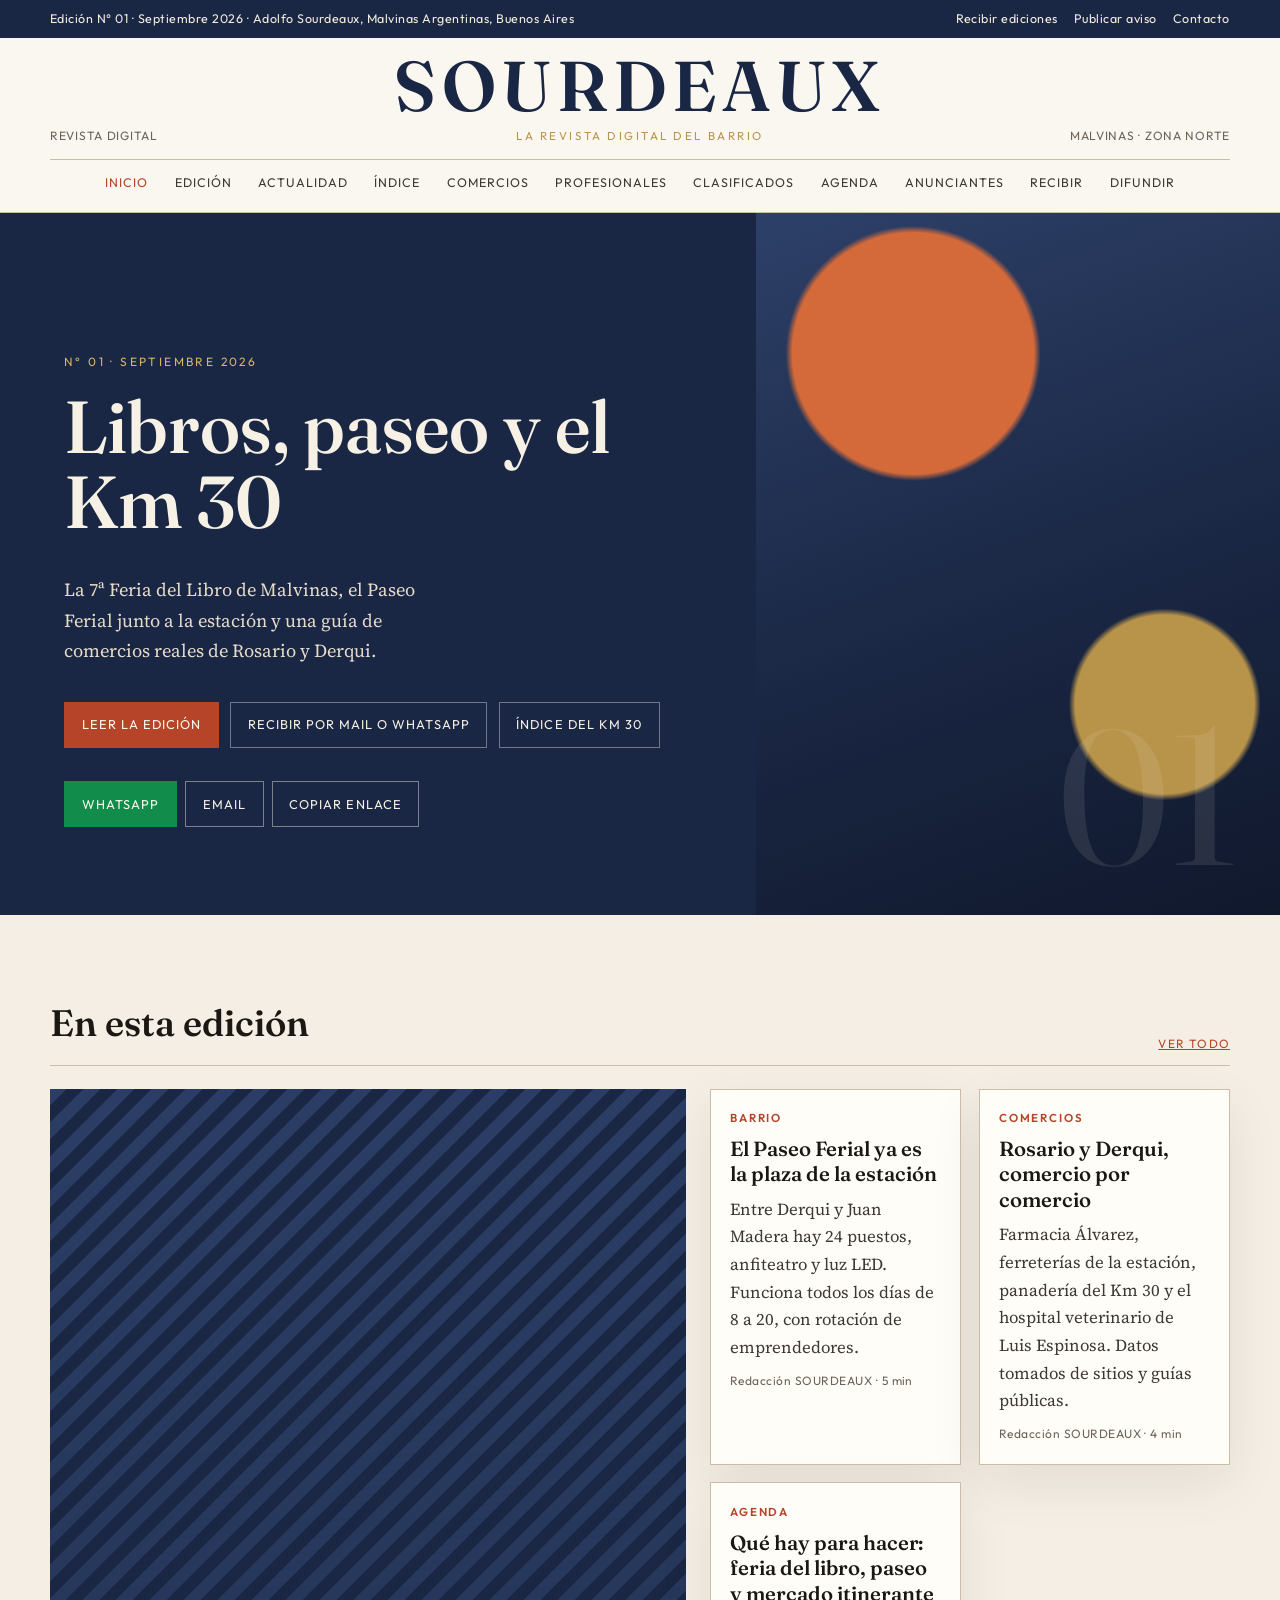
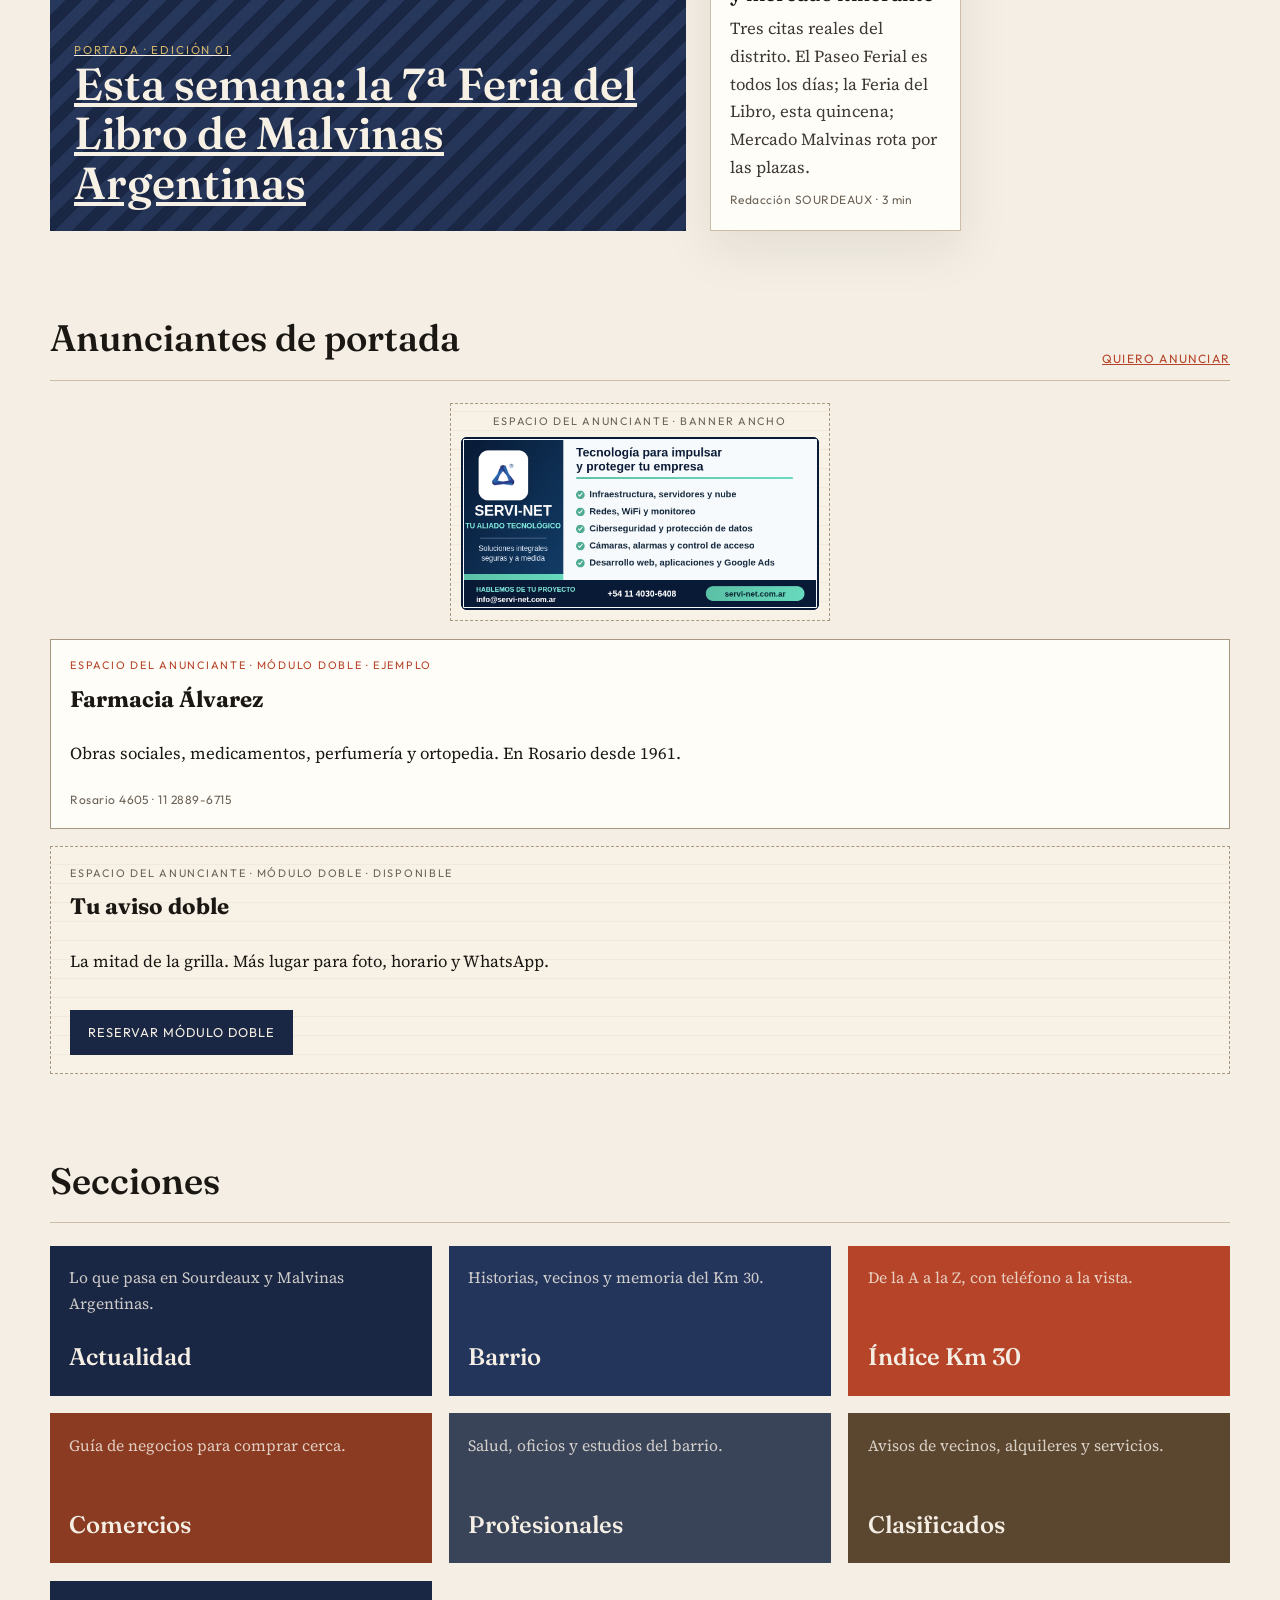
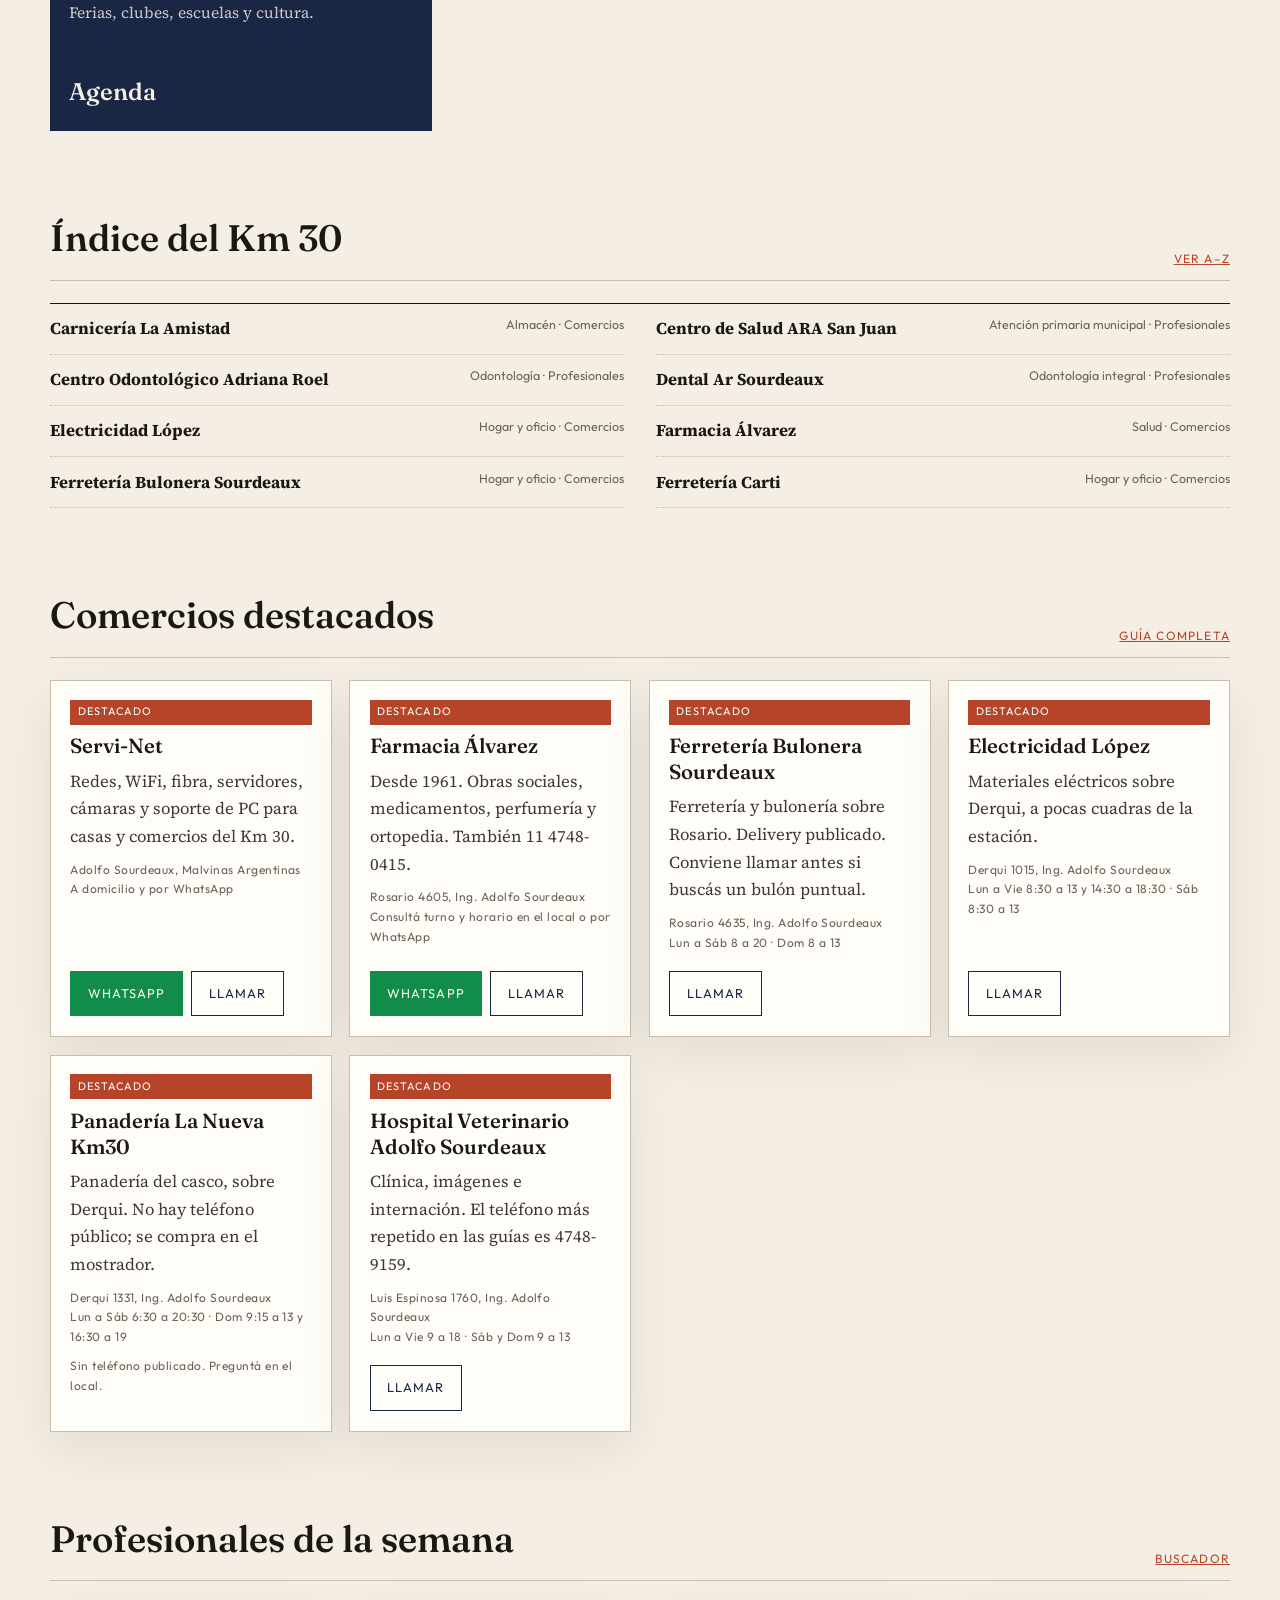
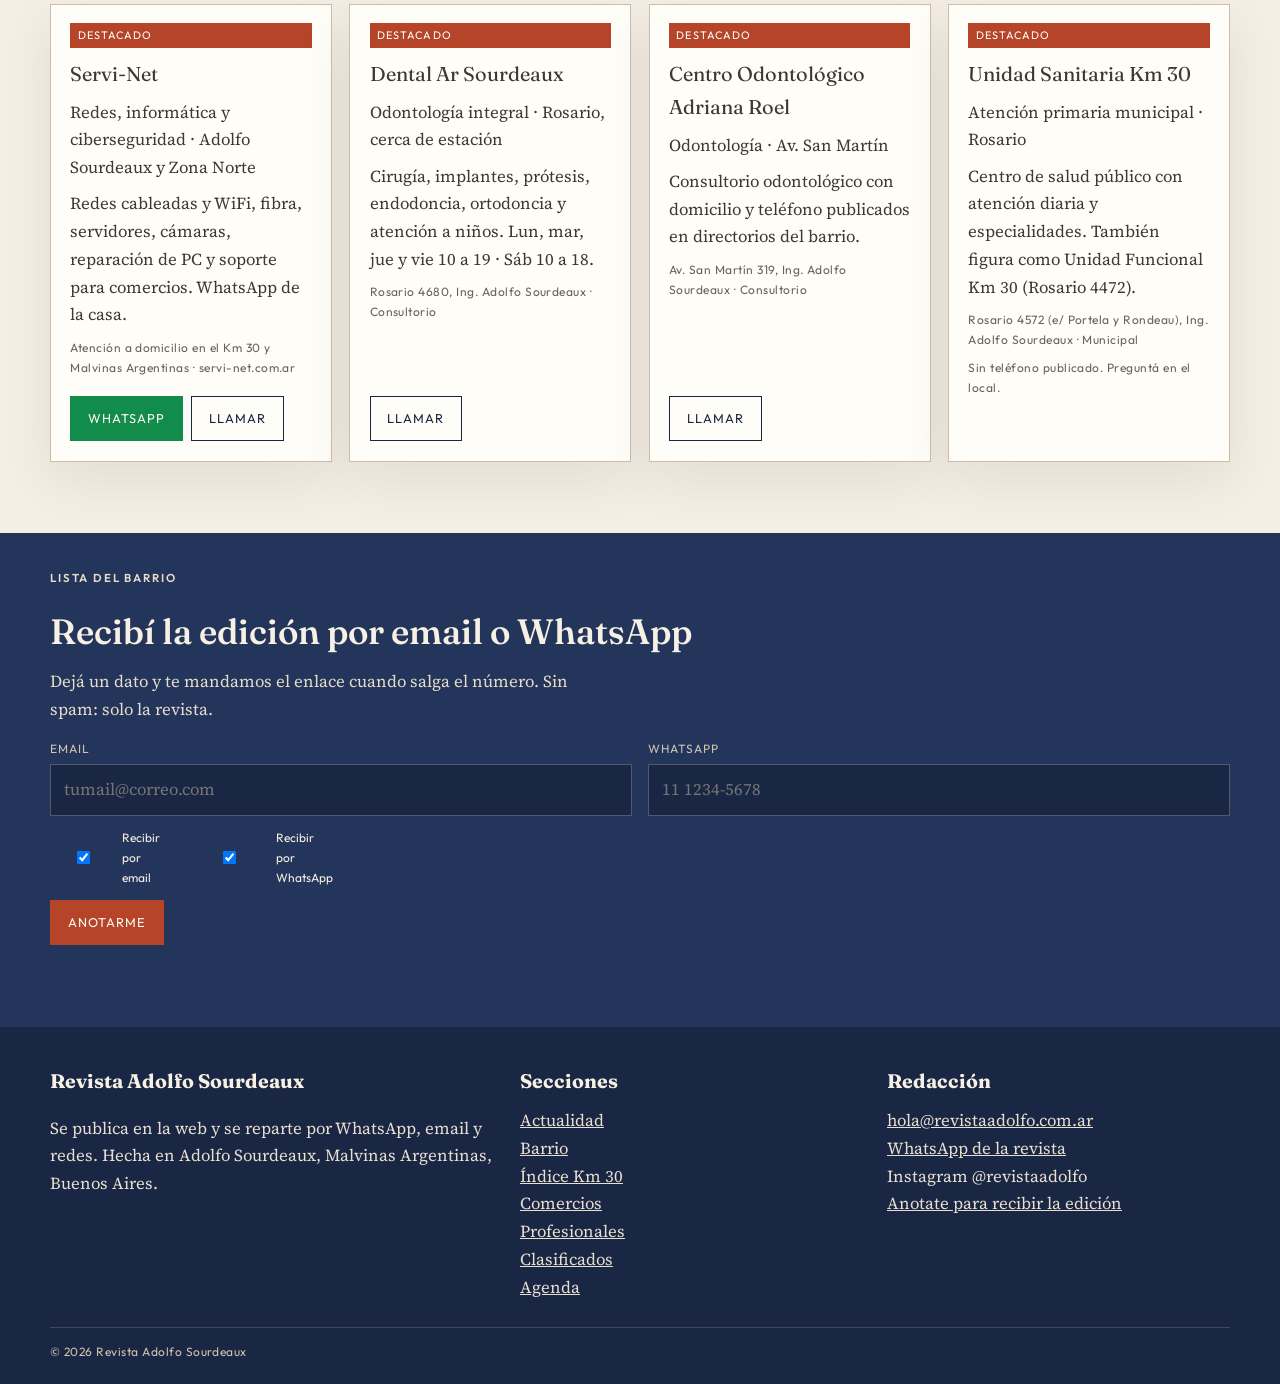
==== index.html @ 75ebf5ce "Sumar el índice del Km 30, al estilo revista de papel. Queda el padrón A–Z y la grilla de módulos, s" ====
<!DOCTYPE html>
<html lang="es-AR">
<head>
  <meta charset="utf-8">
  <meta name="viewport" content="width=device-width, initial-scale=1">
  <title>Revista Adolfo Sourdeaux · Edición 01 · Libros, paseo y el Km 30</title>
  <meta name="description" content="Revista digital de Adolfo Sourdeaux, Malvinas Argentinas. Comercios reales, profesionales, Feria del Libro y Paseo Ferial.">
  <meta property="og:title" content="Revista Adolfo Sourdeaux · Libros, paseo y el Km 30">
  <meta property="og:description" content="La revista digital del barrio: comercios, profesionales y avisos para compartir.">
  <meta property="og:type" content="website">
  <meta property="og:locale" content="es_AR">
  <meta name="theme-color" content="#1a2744">
  <link rel="icon" href="img/favicon.svg" type="image/svg+xml">
  <link rel="preconnect" href="https://fonts.googleapis.com">
  <link rel="preconnect" href="https://fonts.gstatic.com" crossorigin>
  <link href="https://fonts.googleapis.com/css2?family=Fraunces:opsz,wght@9..144,500;9..144,600&family=Outfit:wght@400;500;600&family=Source+Serif+4:opsz,wght@8..60,400;8..60,500&display=swap" rel="stylesheet">
  <link rel="stylesheet" href="css/revista.css?v=15">
</head>
<body data-page="home">
  <main id="page"></main>
  <script src="js/config.js?v=15"></script>
  <script src="js/data.js?v=15"></script>
  <script src="js/app.js?v=15"></script>
</body>
</html>
---- css/revista.css ----
:root {
  --paper: #f4eee4;
  --paper-2: #ebe3d4;
  --cream: #faf7f0;
  --ink: #1b1814;
  --ink-2: #3d3832;
  --ink-3: #6b6358;
  --forest: #1a2744;
  --forest-2: #2d4068;
  --clay: #b54428;
  --clay-2: #d46a3a;
  --gold: #b8934a;
  --gold-2: #d4b56a;
  --rule: #cbbda8;
  --rule-2: #a89880;
  --card: #fffdf8;
  --shadow: 0 18px 50px rgba(27, 24, 20, 0.08);
  --serif: "Fraunces", "Times New Roman", serif;
  --text: "Source Serif 4", "Georgia", serif;
  --sans: "Outfit", "Helvetica Neue", sans-serif;
  --max: 1180px;
  --pad: clamp(1rem, 3vw, 2rem);
}

*,
*::before,
*::after { box-sizing: border-box; }

html { scroll-behavior: smooth; }

body {
  margin: 0;
  background: var(--paper);
  color: var(--ink);
  font-family: var(--text);
  font-size: 1.05rem;
  line-height: 1.65;
  min-height: 100vh;
}

img { max-width: 100%; display: block; }
a { color: inherit; }
button, input, select, textarea { font: inherit; }

.wrap {
  width: min(var(--max), calc(100% - var(--pad) * 2));
  margin-inline: auto;
}

.eyebrow,
.kicker {
  font-family: var(--sans);
  font-size: 0.72rem;
  letter-spacing: 0.16em;
  text-transform: uppercase;
  color: var(--clay);
  font-weight: 600;
}

/* Top bar */
.topbar {
  background: var(--forest);
  color: #f3ebdc;
  font-family: var(--sans);
  font-size: 0.78rem;
  letter-spacing: 0.04em;
}

.topbar-inner {
  display: flex;
  justify-content: space-between;
  align-items: center;
  gap: 1rem;
  min-height: 38px;
  flex-wrap: wrap;
  padding-block: 0.35rem;
}

.topbar a { color: #f3ebdc; text-decoration: none; }
.topbar a:hover { color: var(--gold-2); }
.topbar-actions { display: flex; gap: 1rem; }

/* Header */
.site-header {
  border-bottom: 1px solid var(--rule);
  background: var(--cream);
  position: sticky;
  top: 0;
  z-index: 40;
}

.masthead {
  display: grid;
  grid-template-columns: 1fr auto 1fr;
  align-items: end;
  gap: 1rem;
  padding: 1.1rem 0 0.85rem;
}

.masthead-side {
  font-family: var(--sans);
  font-size: 0.75rem;
  color: var(--ink-3);
  letter-spacing: 0.06em;
  text-transform: uppercase;
}

.masthead-side.right { text-align: right; }

.brand {
  text-align: center;
  text-decoration: none;
}

.brand-name {
  font-family: var(--serif);
  font-weight: 600;
  font-size: clamp(2.4rem, 7vw, 4.4rem);
  line-height: 0.85;
  letter-spacing: 0.08em;
  color: var(--forest);
}

.brand-tag {
  display: block;
  margin-top: 0.45rem;
  font-family: var(--sans);
  font-size: 0.72rem;
  letter-spacing: 0.22em;
  text-transform: uppercase;
  color: var(--gold);
}

.nav {
  display: flex;
  justify-content: center;
  gap: 0.15rem 0.35rem;
  flex-wrap: wrap;
  padding: 0.35rem 0 0.7rem;
  border-top: 1px solid var(--rule);
}

.nav a {
  font-family: var(--sans);
  font-size: 0.78rem;
  letter-spacing: 0.08em;
  text-transform: uppercase;
  text-decoration: none;
  padding: 0.45rem 0.65rem;
  color: var(--ink-2);
}

.nav a:hover,
.nav a.is-active {
  color: var(--clay);
}

.nav-toggle {
  display: none;
  border: 1px solid var(--rule);
  background: var(--cream);
  padding: 0.4rem 0.7rem;
  font-family: var(--sans);
  font-size: 0.75rem;
  letter-spacing: 0.08em;
  text-transform: uppercase;
  cursor: pointer;
}

/* Cover */
.cover {
  display: grid;
  grid-template-columns: 1.3fr 0.9fr;
  min-height: min(78vh, 760px);
  background: var(--forest);
  color: #f7f0e4;
  margin-bottom: 2.5rem;
  overflow: hidden;
}

.cover-copy {
  padding: clamp(1.8rem, 5vw, 4rem);
  display: flex;
  flex-direction: column;
  justify-content: flex-end;
  gap: 1.1rem;
}

.cover-issue {
  font-family: var(--sans);
  letter-spacing: 0.2em;
  text-transform: uppercase;
  font-size: 0.75rem;
  color: var(--gold-2);
}

.cover h1 {
  font-family: var(--serif);
  font-size: clamp(2.3rem, 6vw, 4.6rem);
  line-height: 1.02;
  font-weight: 560;
  margin: 0;
  max-width: 14ch;
}

.cover p {
  max-width: 42ch;
  color: #e6dcc9;
  font-size: 1.15rem;
}

.cover-art {
  position: relative;
  background:
    radial-gradient(circle at 30% 20%, #d46a3a 0 18%, transparent 19%),
    radial-gradient(circle at 78% 70%, #b8934a 0 14%, transparent 15%),
    linear-gradient(160deg, #2d4068, #1a2744 55%, #10182c);
}

.cover-art::after {
  content: "01";
  position: absolute;
  right: 8%;
  bottom: 6%;
  font-family: var(--serif);
  font-size: clamp(6rem, 16vw, 12rem);
  line-height: 0.8;
  color: rgba(247, 240, 228, 0.1);
}

.actions { display: flex; flex-wrap: wrap; gap: 0.7rem; }

.btn {
  display: inline-flex;
  align-items: center;
  justify-content: center;
  gap: 0.45rem;
  border: 1px solid transparent;
  padding: 0.7rem 1.05rem;
  font-family: var(--sans);
  font-size: 0.8rem;
  letter-spacing: 0.08em;
  text-transform: uppercase;
  text-decoration: none;
  cursor: pointer;
  background: var(--clay);
  color: #fff8f2;
}

.btn:hover { background: #9b351c; }
.btn-ghost {
  background: transparent;
  border-color: rgba(247, 240, 228, 0.4);
  color: #f7f0e4;
}
.btn-ghost:hover { border-color: #f7f0e4; background: transparent; }
.btn-ink {
  background: var(--forest);
  color: #f7f0e4;
}
.btn-ink:hover { background: #10182c; }
.btn-line {
  background: transparent;
  border-color: var(--forest);
  color: var(--forest);
}
.btn-line:hover { background: var(--forest); color: #f7f0e4; }
.btn-wa { background: #128c4b; }
.btn-wa:hover { background: #0d6e3a; }

.cover .btn-ink,
.cover .btn-line {
  background: transparent;
  border-color: rgba(247, 240, 228, 0.45);
  color: #f7f0e4;
}
.cover .btn-ink:hover,
.cover .btn-line:hover {
  border-color: #f7f0e4;
  background: rgba(247, 240, 228, 0.08);
}

/* Sections */
.section { padding: 2.4rem 0; }
.section-head {
  display: flex;
  justify-content: space-between;
  align-items: end;
  gap: 1rem;
  margin-bottom: 1.4rem;
  border-bottom: 1px solid var(--rule);
  padding-bottom: 0.7rem;
}

.section-head h2 {
  font-family: var(--serif);
  font-size: clamp(1.7rem, 3vw, 2.3rem);
  margin: 0;
  font-weight: 560;
}

.section-head a {
  font-family: var(--sans);
  font-size: 0.75rem;
  letter-spacing: 0.1em;
  text-transform: uppercase;
  color: var(--clay);
}

.grid-3, .grid-4, .grid-2 { display: grid; gap: 1.1rem; }
.grid-3 { grid-template-columns: repeat(3, 1fr); }
.grid-4 { grid-template-columns: repeat(4, 1fr); }
.grid-2 { grid-template-columns: 1.2fr 0.8fr; }
.grid-cards { display: grid; gap: 1.1rem; grid-template-columns: repeat(auto-fill, minmax(250px, 1fr)); }

.card {
  background: var(--card);
  border: 1px solid var(--rule);
  box-shadow: var(--shadow);
  padding: 1.15rem 1.2rem 1.25rem;
  display: flex;
  flex-direction: column;
  gap: 0.55rem;
  min-height: 100%;
}

.card h3, .note h3 {
  font-family: var(--serif);
  font-size: 1.28rem;
  line-height: 1.25;
  margin: 0;
  font-weight: 560;
}

.card p, .muted { color: var(--ink-2); margin: 0; }
.meta {
  font-family: var(--sans);
  font-size: 0.75rem;
  color: var(--ink-3);
  letter-spacing: 0.04em;
}

.card-link { text-decoration: none; }
.card-link:hover h3 { color: var(--clay); }

.feature {
  display: grid;
  grid-template-columns: 1.1fr 0.9fr;
  gap: 1.5rem;
  align-items: stretch;
}

.feature-art {
  min-height: 280px;
  background:
    linear-gradient(180deg, rgba(26, 39, 68, 0.1), rgba(26, 39, 68, 0.45)),
    repeating-linear-gradient(135deg, #2d4068 0 12px, #1a2744 12px 24px);
  color: #f7f0e4;
  padding: 1.5rem;
  display: flex;
  flex-direction: column;
  justify-content: flex-end;
}

.feature-art span { font-family: var(--sans); letter-spacing: 0.16em; text-transform: uppercase; font-size: 0.72rem; color: var(--gold-2); }
.feature-art strong { font-family: var(--serif); font-size: clamp(1.8rem, 4vw, 2.8rem); line-height: 1.1; font-weight: 560; }

.ad {
  border: 1px dashed var(--rule-2);
  background: repeating-linear-gradient(0deg, #f7f1e6, #f7f1e6 18px, #f1eadc 18px 19px);
  padding: 1.1rem 1.2rem;
  display: grid;
  gap: 0.35rem;
}

.ad-label {
  font-family: var(--sans);
  font-size: 0.68rem;
  letter-spacing: 0.16em;
  text-transform: uppercase;
  color: var(--ink-3);
}

.ad strong { font-family: var(--serif); font-size: 1.4rem; }

.ad-visual {
  padding: 0.55rem 0.6rem 0.65rem;
  gap: 0.4rem;
  max-width: 380px;
  margin-inline: auto;
  justify-items: center;
}

.ad-visual-link {
  display: block;
  line-height: 0;
  width: 100%;
}

.ad-visual img {
  width: 100%;
  max-width: 360px;
  height: auto;
  display: block;
  border-radius: 6px;
  background: #071428;
}

.ad-cta {
  margin-top: 0.75rem;
}

.aviso-fijo {
  display: block;
  max-width: 380px;
  margin-inline: auto;
  padding-top: 1rem;
  padding-bottom: 0.2rem;
}

.ad-section + .ad-section { margin-top: 0.4rem; }

.ad-grid {
  display: grid;
  gap: 1.1rem;
  grid-template-columns: repeat(2, 1fr);
}

.ad-visual + .ad-grid { margin-top: 1.1rem; }

.ad-mosaico-leyenda {
  margin: 0 0 0.9rem;
}

.ad-mosaico {
  display: grid;
  grid-template-columns: repeat(4, minmax(0, 1fr));
  gap: 0.85rem;
  align-items: stretch;
}

.ad-mosaico .ad {
  margin: 0;
  min-height: 100%;
}

.ad-mosaico .ad-visual {
  max-width: none;
  margin-inline: 0;
  justify-items: stretch;
}

.ad-mosaico .ad-visual img {
  max-width: 420px;
  margin-inline: auto;
}

.ad-tam-banner { grid-column: span 4; }
.ad-tam-doble { grid-column: span 2; }
.ad-tam-simple { grid-column: span 1; }

.ad-tam-simple strong { font-size: 1.15rem; }
.ad-tam-simple p { font-size: 0.95rem; }

.ad-ejemplo {
  background: var(--card);
  border-style: solid;
}

.ad-ejemplo .ad-label { color: var(--clay); }

.ad-vacante {
  min-height: 100%;
}

.edition-sheet + .ad-section,
.ad-section + .edition-sheet { margin-top: 1.2rem; }

.side-box .ad {
  margin: 0.85rem 0;
  padding: 0.75rem 0.85rem;
}

.side-box .ad-visual { padding: 0.6rem; }

.section-tiles a {
  text-decoration: none;
  background: var(--forest);
  color: #f4eee4;
  padding: 1.2rem;
  min-height: 150px;
  display: flex;
  flex-direction: column;
  justify-content: space-between;
}

.section-tiles a:nth-child(2) { background: #24355c; }
.section-tiles a:nth-child(3) { background: var(--clay); }
.section-tiles a:nth-child(4) { background: #8a3b22; }
.section-tiles a:nth-child(5) { background: #3a4458; }
.section-tiles a:nth-child(6) { background: #5b4630; }

.section-tiles h3 { font-family: var(--serif); margin: 0; font-size: 1.5rem; font-weight: 560; }
.section-tiles p { margin: 0; color: rgba(244, 238, 228, 0.82); font-size: 0.98rem; }

.filters {
  display: flex;
  flex-wrap: wrap;
  gap: 0.6rem;
  margin-bottom: 1.2rem;
}

.filters input,
.filters select,
.field input,
.field select,
.field textarea {
  border: 1px solid var(--rule);
  background: var(--card);
  padding: 0.7rem 0.8rem;
  color: var(--ink);
  width: 100%;
}

.filters input { flex: 1 1 240px; }
.filters select { flex: 0 1 200px; }

.badge {
  display: inline-block;
  font-family: var(--sans);
  font-size: 0.68rem;
  letter-spacing: 0.1em;
  text-transform: uppercase;
  border: 1px solid var(--rule);
  padding: 0.15rem 0.4rem;
  color: var(--forest-2);
}

.badge-hot { background: var(--clay); color: #fff; border-color: var(--clay); }

.pro-card .name { font-family: var(--serif); font-size: 1.25rem; margin: 0; }
.wa-row { display: flex; flex-wrap: wrap; gap: 0.5rem; margin-top: auto; padding-top: 0.6rem; }

.page-hero {
  padding: 2.2rem 0 0.4rem;
}

.page-hero h1 {
  font-family: var(--serif);
  font-size: clamp(2rem, 5vw, 3.4rem);
  line-height: 1.08;
  margin: 0.25rem 0 0.6rem;
  font-weight: 560;
  max-width: 18ch;
}

.article {
  display: grid;
  grid-template-columns: minmax(0, 68ch) minmax(220px, 1fr);
  gap: 2.5rem;
  padding-bottom: 3rem;
}

.article-body p { font-size: 1.15rem; }
.article-body p:first-of-type::first-letter {
  font-family: var(--serif);
  font-size: 3.4rem;
  float: left;
  line-height: 0.8;
  padding: 0.15rem 0.45rem 0 0;
  color: var(--clay);
}

.sharebar {
  display: flex;
  flex-wrap: wrap;
  gap: 0.5rem;
  margin: 1rem 0 1.5rem;
}

.side-box {
  background: var(--card);
  border: 1px solid var(--rule);
  padding: 1.1rem;
  position: sticky;
  top: 6rem;
}

.edition-sheet {
  background: var(--card);
  border: 1px solid var(--rule);
  padding: clamp(1.2rem, 3vw, 2.4rem);
  box-shadow: var(--shadow);
}

.edition-sheet + .edition-sheet,
.edition-sheet + .ad-visual,
.ad-visual + .edition-sheet { margin-top: 1.2rem; }

.side-box .ad-visual {
  margin: 0.85rem 0;
  padding: 0.6rem;
}

.form {
  display: grid;
  gap: 0.85rem;
  background: var(--card);
  border: 1px solid var(--rule);
  padding: 1.3rem;
}

.field { display: grid; gap: 0.3rem; }
.field label {
  font-family: var(--sans);
  font-size: 0.75rem;
  letter-spacing: 0.08em;
  text-transform: uppercase;
  color: var(--ink-3);
}

.note {
  border-left: 3px solid var(--clay);
  padding: 0.2rem 0 0.2rem 1rem;
}

.pack {
  background: var(--card);
  border: 1px solid var(--rule);
  padding: 1.2rem;
  display: grid;
  gap: 0.55rem;
}

.pack ul { margin: 0.2rem 0 0; padding-left: 1.1rem; color: var(--ink-2); }
.price {
  font-family: var(--sans);
  letter-spacing: 0.08em;
  text-transform: uppercase;
  color: var(--clay);
  font-size: 0.78rem;
}

.timeline { display: grid; gap: 0.9rem; }
.event {
  display: grid;
  grid-template-columns: 110px 1fr;
  gap: 1rem;
  background: var(--card);
  border: 1px solid var(--rule);
  padding: 1rem 1.1rem;
}

.event-date {
  font-family: var(--sans);
  font-size: 0.78rem;
  text-transform: uppercase;
  letter-spacing: 0.06em;
  color: var(--clay);
}

.subscribe-band {
  background: #24355c;
  color: #f7f0e4;
  padding: 2.2rem 0;
  margin-top: 2rem;
}

.subscribe-band h2 {
  font-family: var(--serif);
  font-size: clamp(1.6rem, 3vw, 2.2rem);
  margin: 0.2rem 0 0.45rem;
  font-weight: 560;
}

.subscribe-band p { margin: 0 0 1rem; color: #e6dcc9; max-width: 62ch; }

.subscribe-form {
  display: grid;
  grid-template-columns: 1fr 1fr;
  gap: 0.75rem 1rem;
  align-items: end;
}

.subscribe-form .field-wide { grid-column: 1 / -1; }
.subscribe-form .actions { grid-column: 1 / -1; }
.subscribe-form label { color: #cfc3ad; }
.subscribe-form input[type="email"],
.subscribe-form input[type="tel"],
.subscribe-form input[type="text"] {
  border-color: rgba(232, 223, 208, 0.28);
  background: #1a2744;
  color: #f7f0e4;
}

.subscribe-checks {
  display: flex;
  flex-wrap: wrap;
  gap: 0.9rem 1.3rem;
  font-family: var(--sans);
  font-size: 0.88rem;
}

.subscribe-checks label {
  display: flex;
  align-items: center;
  gap: 0.4rem;
  letter-spacing: 0;
  text-transform: none;
  color: #f7f0e4;
}

.hp { position: absolute; left: -9999px; height: 0; overflow: hidden; }
.subscribe-msg { min-height: 1.3em; font-family: var(--sans); font-size: 0.9rem; }
.subscribe-msg.ok { color: #b7e0c2; }
.subscribe-msg.err { color: #f0b4a4; }

.subscribe-page .subscribe-form {
  background: var(--card);
  border: 1px solid var(--rule);
  padding: 1.3rem;
  color: var(--ink);
}

.subscribe-page .subscribe-form label { color: var(--ink-3); }
.subscribe-page .subscribe-form input {
  background: var(--card);
  color: var(--ink);
  border-color: var(--rule);
}
.subscribe-page .subscribe-checks label { color: var(--ink); }

.site-footer {
  margin-top: 0;
  background: var(--forest);
  color: #e8dfd0;
  padding: 2.4rem 0 1.4rem;
}

.footer-grid {
  display: grid;
  grid-template-columns: 1.3fr 1fr 1fr;
  gap: 1.5rem;
}

.site-footer h3 {
  font-family: var(--serif);
  margin: 0 0 0.6rem;
  color: #f7f0e4;
}

.site-footer a { color: #e8dfd0; }
.site-footer .fine {
  margin-top: 1.6rem;
  border-top: 1px solid rgba(232, 223, 208, 0.18);
  padding-top: 0.9rem;
  font-family: var(--sans);
  font-size: 0.75rem;
  letter-spacing: 0.04em;
  color: #cfc3ad;
}

.indice-az {
  display: flex;
  flex-wrap: wrap;
  gap: 0.35rem;
  margin: 0 0 1.4rem;
}
.indice-az a {
  min-width: 2rem;
  text-align: center;
  padding: 0.35rem 0.45rem;
  border: 1px solid var(--rule);
  font-family: var(--sans);
  font-size: 0.8rem;
  letter-spacing: 0.06em;
  text-decoration: none;
  color: var(--ink);
}
.indice-az a:hover { background: var(--forest); color: #f7f0e4; }
.indice-block { margin: 0 0 1.8rem; }
.indice-block h2 {
  font-family: var(--serif);
  font-size: 2.2rem;
  margin: 0 0 0.4rem;
  border-bottom: 1px solid var(--ink);
  line-height: 1;
}
.indice-row {
  display: grid;
  grid-template-columns: minmax(10rem, 1.2fr) 1fr auto;
  align-items: baseline;
  gap: 0.5rem 0.8rem;
  padding: 0.7rem 0;
  border-bottom: 1px dotted var(--rule);
}
.indice-who {
  display: flex;
  flex-wrap: wrap;
  align-items: center;
  gap: 0.45rem;
}
.indice-who strong { font-family: var(--serif); font-size: 1.05rem; }
.indice-lead {
  border-bottom: 1px dotted var(--ink-3);
  min-width: 2rem;
  align-self: end;
  margin-bottom: 0.35rem;
}
.indice-meta {
  font-family: var(--sans);
  font-size: 0.8rem;
  color: var(--ink-3);
  text-align: right;
}
.indice-wa { grid-column: 1 / -1; }
.indice-preview {
  display: grid;
  grid-template-columns: 1fr 1fr;
  gap: 0 2rem;
  border-top: 1px solid var(--ink);
}
.indice-preview-row {
  display: flex;
  justify-content: space-between;
  gap: 1rem;
  padding: 0.7rem 0;
  border-bottom: 1px dotted var(--rule);
  text-decoration: none;
  color: inherit;
}
.indice-preview-row span {
  font-family: var(--sans);
  font-size: 0.78rem;
  color: var(--ink-3);
  text-align: right;
}

.empty {
  padding: 1.4rem;
  border: 1px dashed var(--rule);
  color: var(--ink-3);
  text-align: center;
}

.toast {
  position: fixed;
  bottom: 1.2rem;
  right: 1.2rem;
  background: var(--ink);
  color: #f7f0e4;
  padding: 0.7rem 1rem;
  font-family: var(--sans);
  font-size: 0.85rem;
  z-index: 80;
  display: none;
}

.toast.show { display: block; }

@media (max-width: 900px) {
  .masthead { grid-template-columns: 1fr auto; }
  .masthead-side.right { display: none; }
  .cover, .feature, .grid-2, .grid-3, .grid-4, .ad-grid, .article, .footer-grid, .event, .subscribe-form, .indice-row, .indice-preview {
    grid-template-columns: 1fr;
  }
  .indice-meta { text-align: left; }
  .indice-lead { display: none; }
  .ad-mosaico {
    grid-template-columns: repeat(2, minmax(0, 1fr));
  }
  .ad-tam-banner { grid-column: span 2; }
  .ad-tam-doble { grid-column: span 2; }
  .ad-tam-simple { grid-column: span 1; }
  .nav-toggle { display: inline-flex; align-self: center; }
  .nav { display: none; }
  .nav.open { display: flex; justify-content: flex-start; }
  .cover-art { min-height: 220px; }
}

@media print {
  .topbar, .site-header, .site-footer, .sharebar, .nav-toggle, .btn, .filters, .subscribe-band { display: none !important; }
  body { background: white; }
  .cover { break-after: page; }
  a { text-decoration: none; }
}
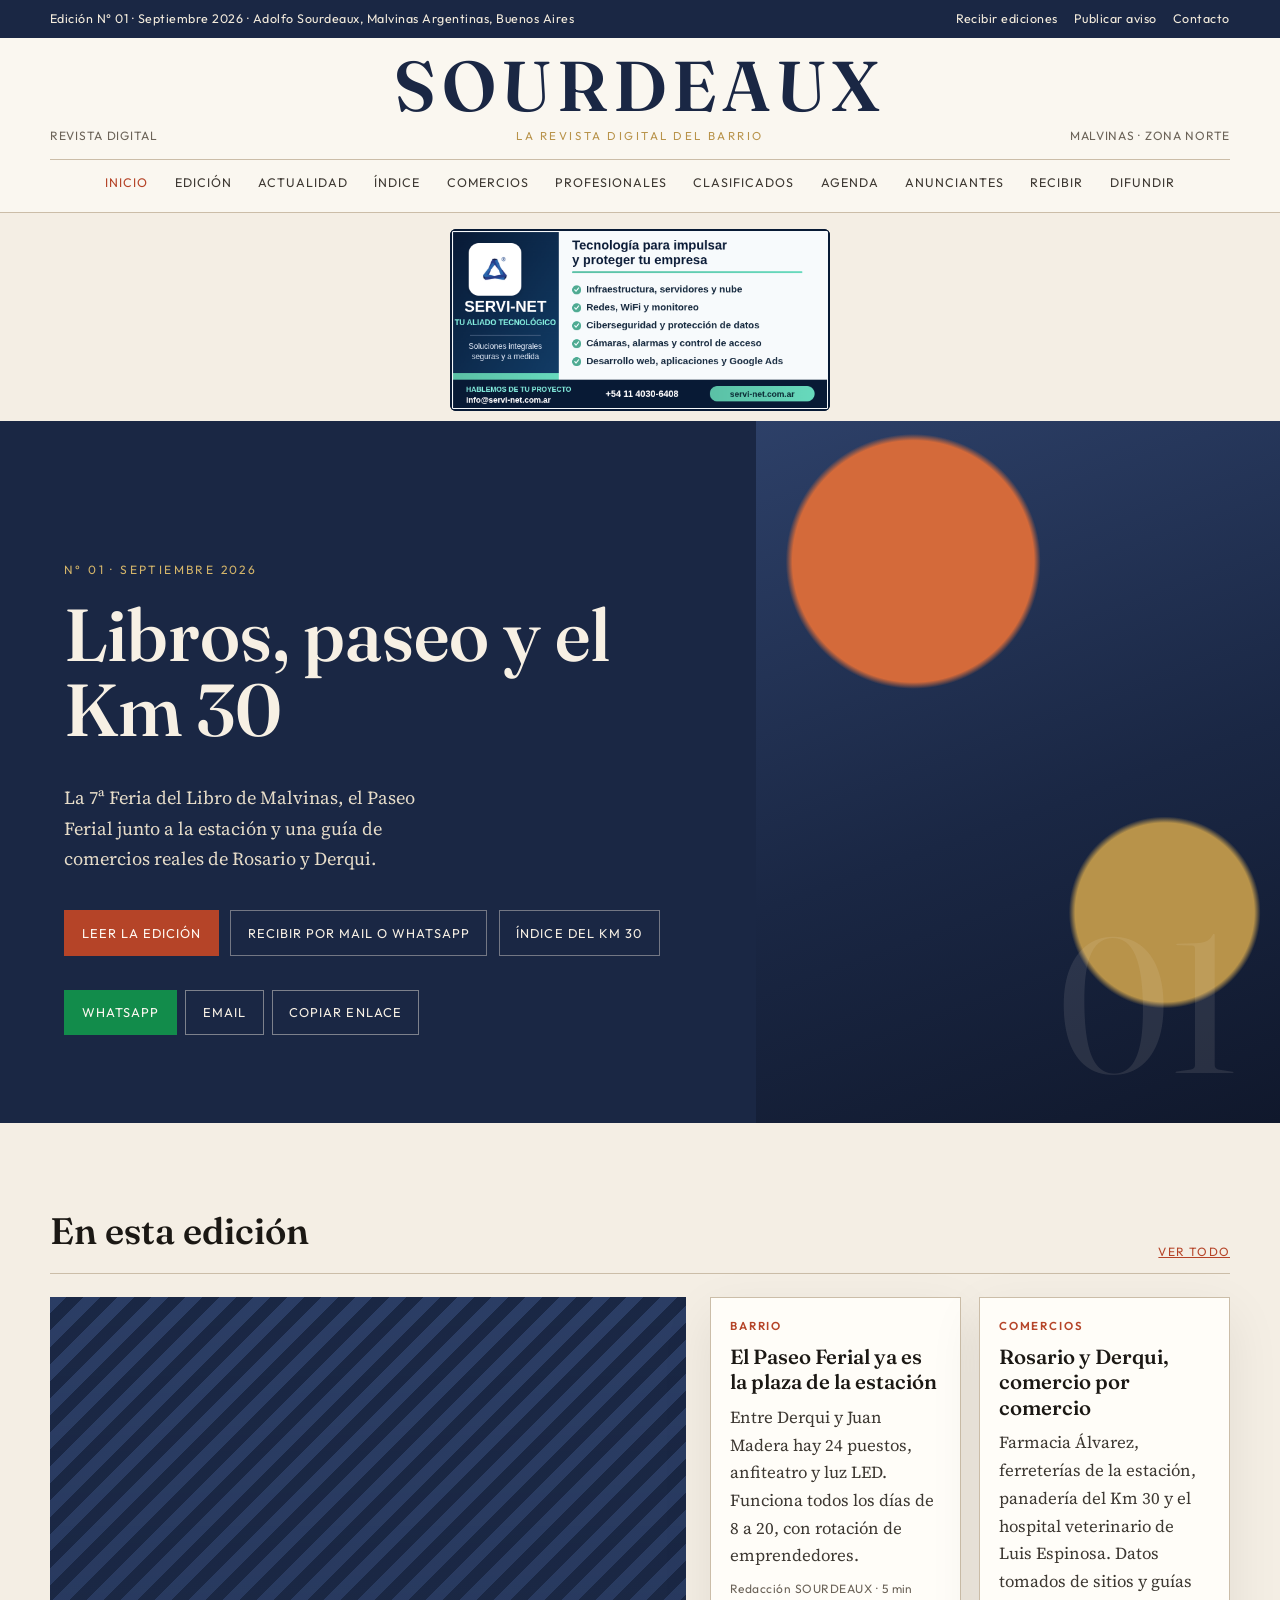
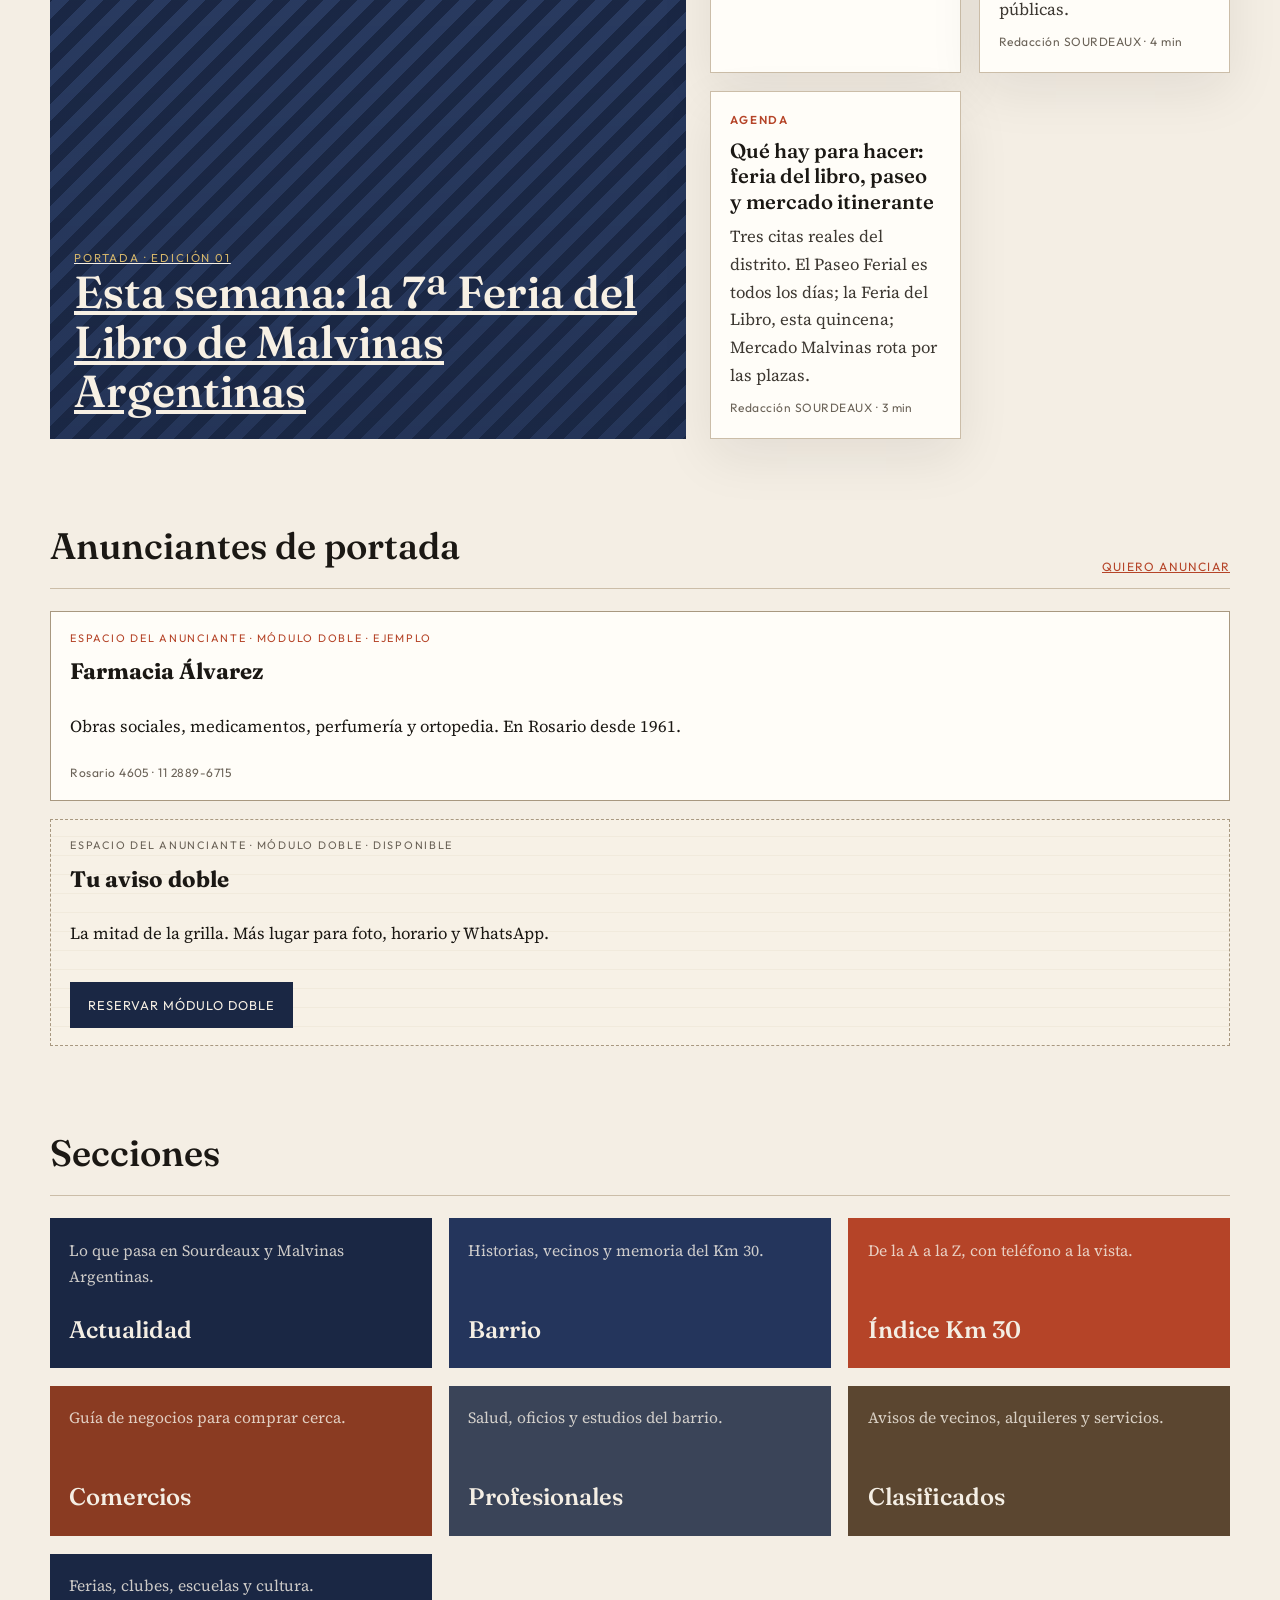
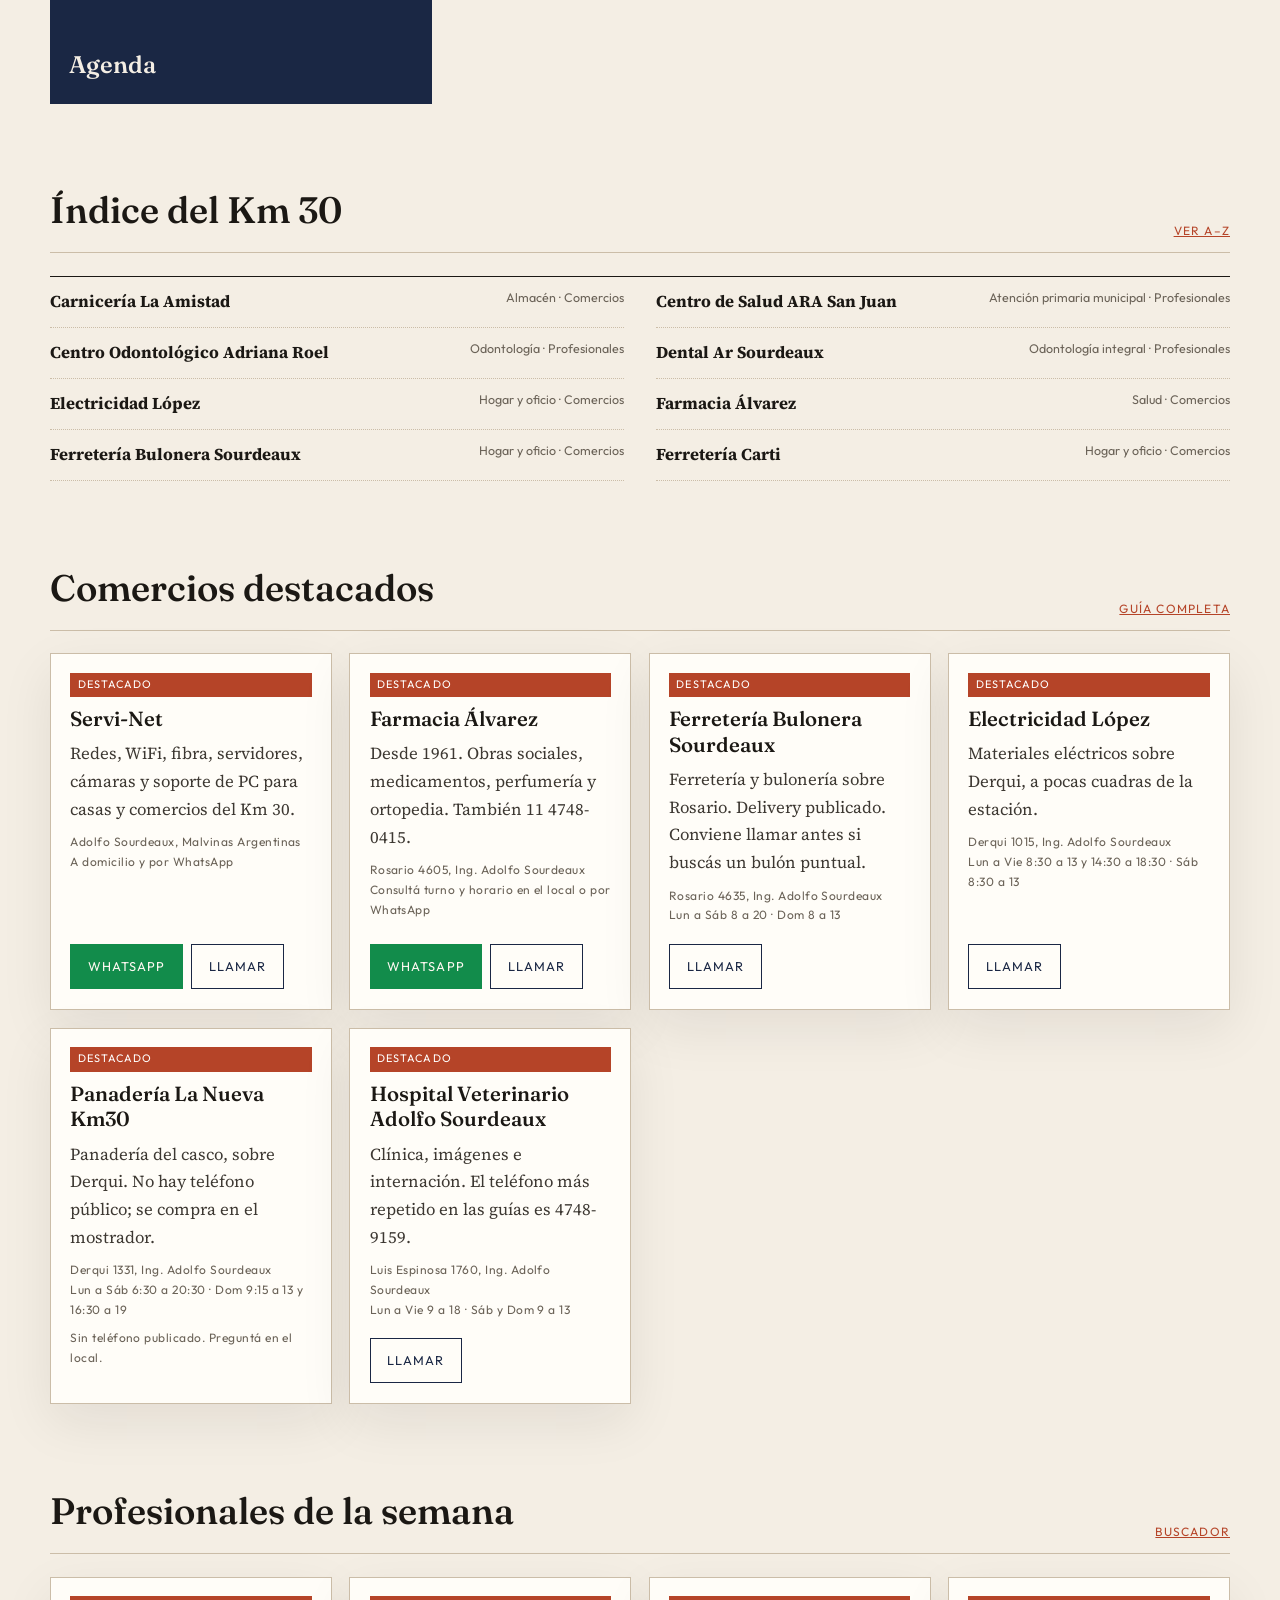
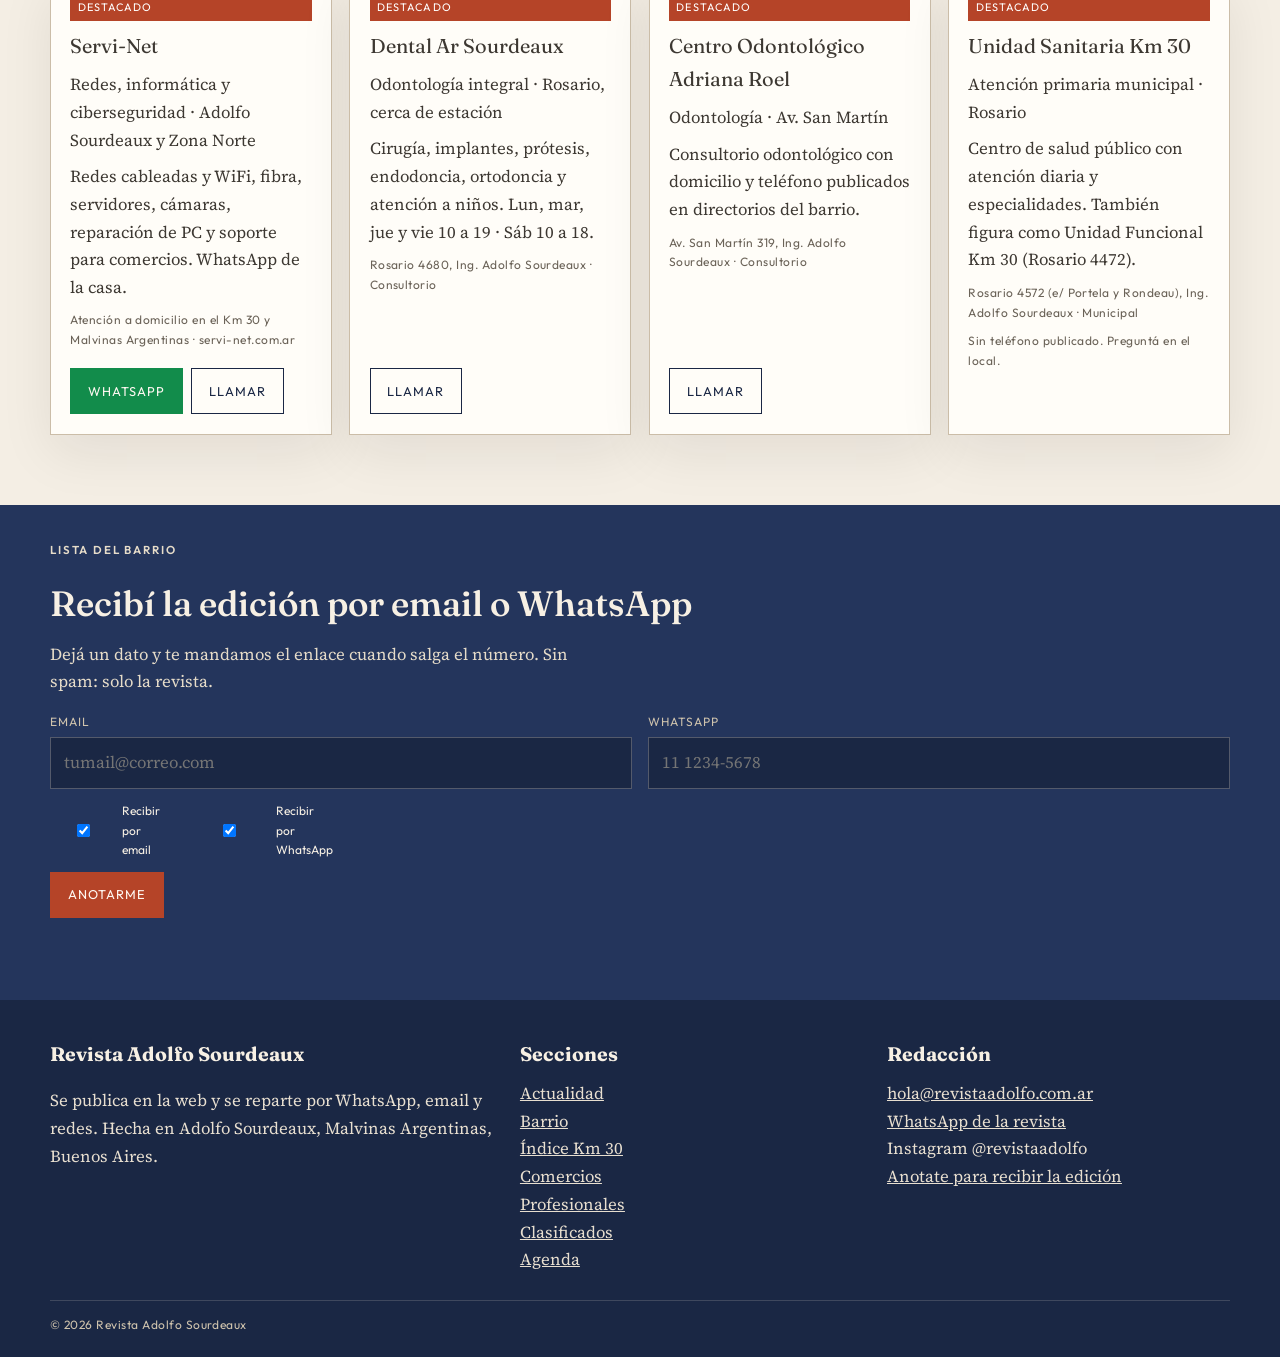
==== commit 50c8e728: "Dejar el banner de Servi-Net fijo bajo el menú para que se vea al abrir. Co-authored-by: Cursor <cur" ====
--- a/index.html
+++ b/index.html
@@ -14,12 +14,17 @@
   <link rel="preconnect" href="https://fonts.googleapis.com">
   <link rel="preconnect" href="https://fonts.gstatic.com" crossorigin>
   <link href="https://fonts.googleapis.com/css2?family=Fraunces:opsz,wght@9..144,500;9..144,600&family=Outfit:wght@400;500;600&family=Source+Serif+4:opsz,wght@8..60,400;8..60,500&display=swap" rel="stylesheet">
-  <link rel="stylesheet" href="css/revista.css?v=15">
+  <link rel="stylesheet" href="css/revista.css?v=16">
 </head>
 <body data-page="home">
+  <aside class="aviso-fijo wrap" aria-label="Servi-Net">
+    <a class="ad-visual-link" href="https://servi-net.com.ar/" target="_blank" rel="noopener">
+      <img src="img/avisos/servi-net.png?v=16" alt="Servi-Net, tu aliado tecnológico. Tecnología para impulsar y proteger tu empresa. 11 4030-6408. servi-net.com.ar" width="591" height="284">
+    </a>
+  </aside>
   <main id="page"></main>
-  <script src="js/config.js?v=15"></script>
-  <script src="js/data.js?v=15"></script>
-  <script src="js/app.js?v=15"></script>
+  <script src="js/config.js?v=16"></script>
+  <script src="js/data.js?v=16"></script>
+  <script src="js/app.js?v=16"></script>
 </body>
 </html>
--- a/css/revista.css
+++ b/css/revista.css
@@ -415,7 +415,15 @@
   max-width: 380px;
   margin-inline: auto;
   padding-top: 1rem;
-  padding-bottom: 0.2rem;
+  padding-bottom: 0.6rem;
+}
+
+.aviso-fijo img {
+  width: 100%;
+  height: auto;
+  display: block;
+  border-radius: 6px;
+  background: #071428;
 }
 
 .ad-section + .ad-section { margin-top: 0.4rem; }
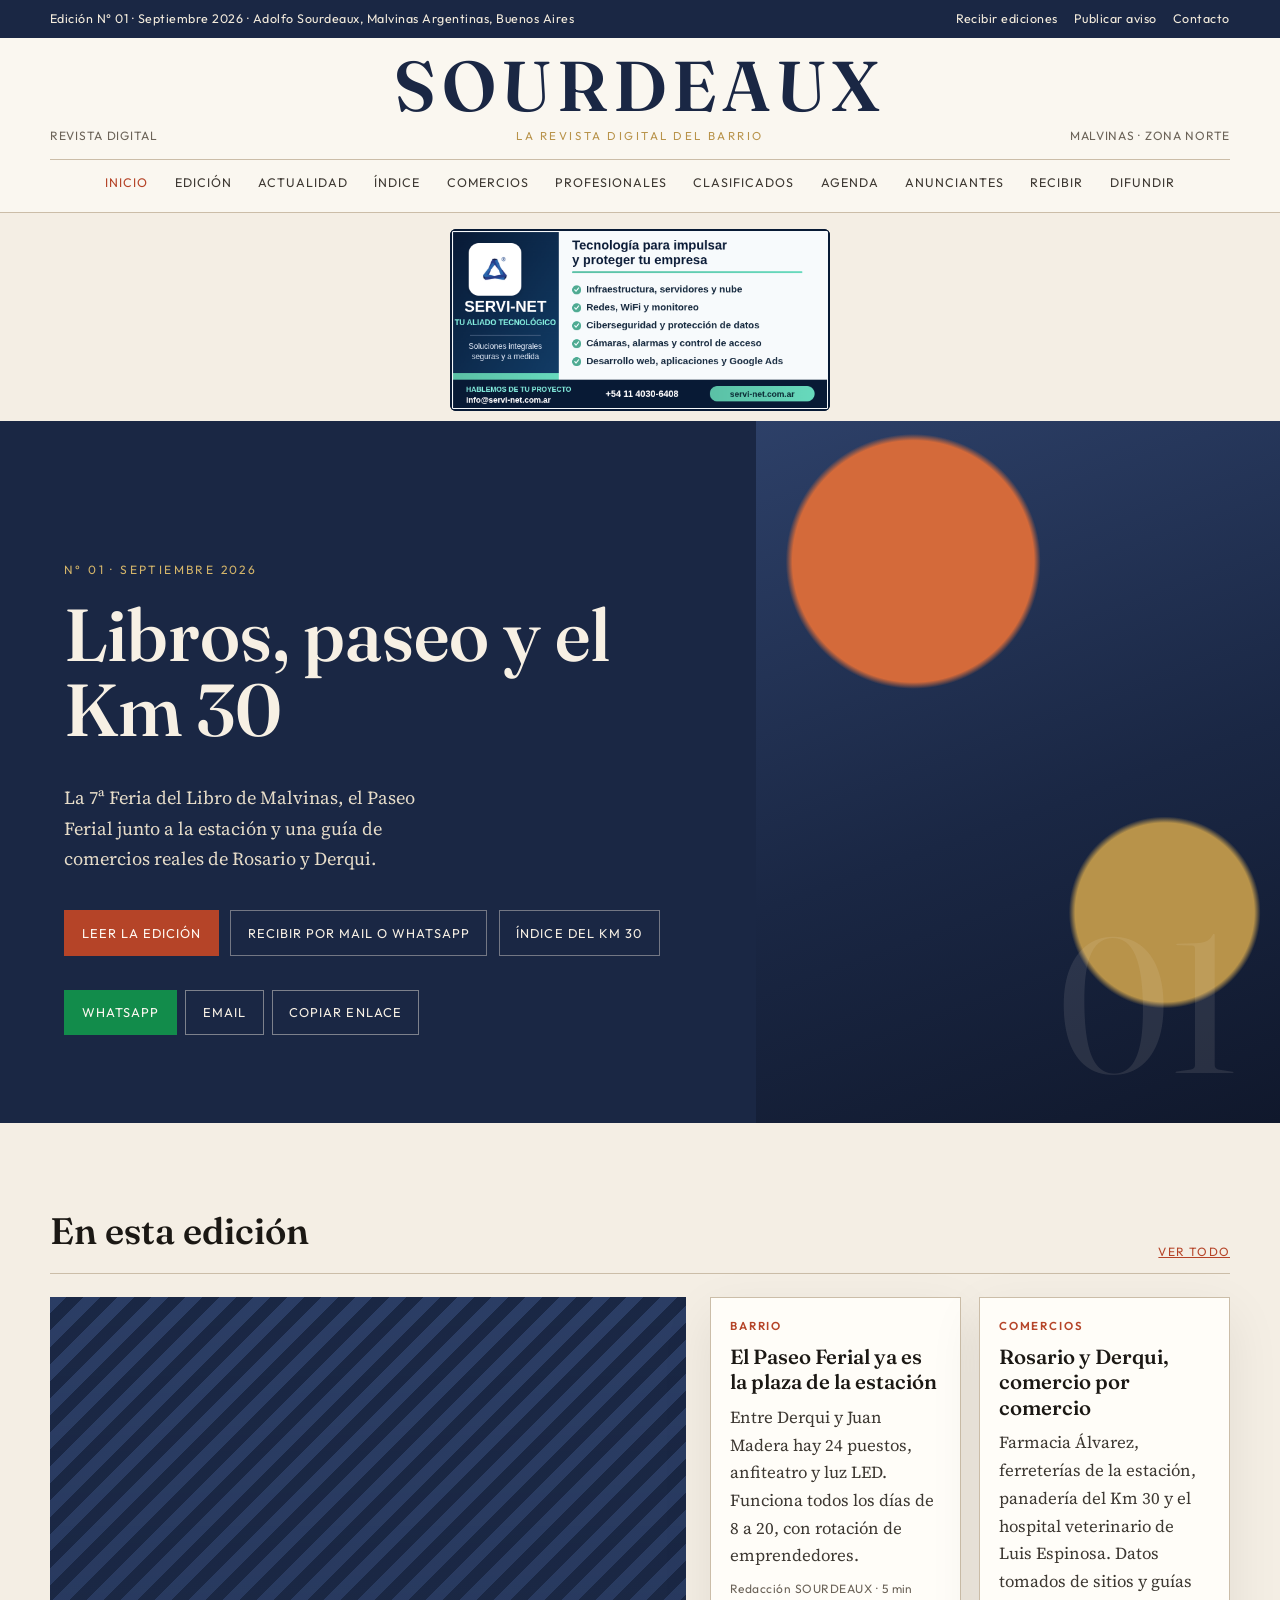
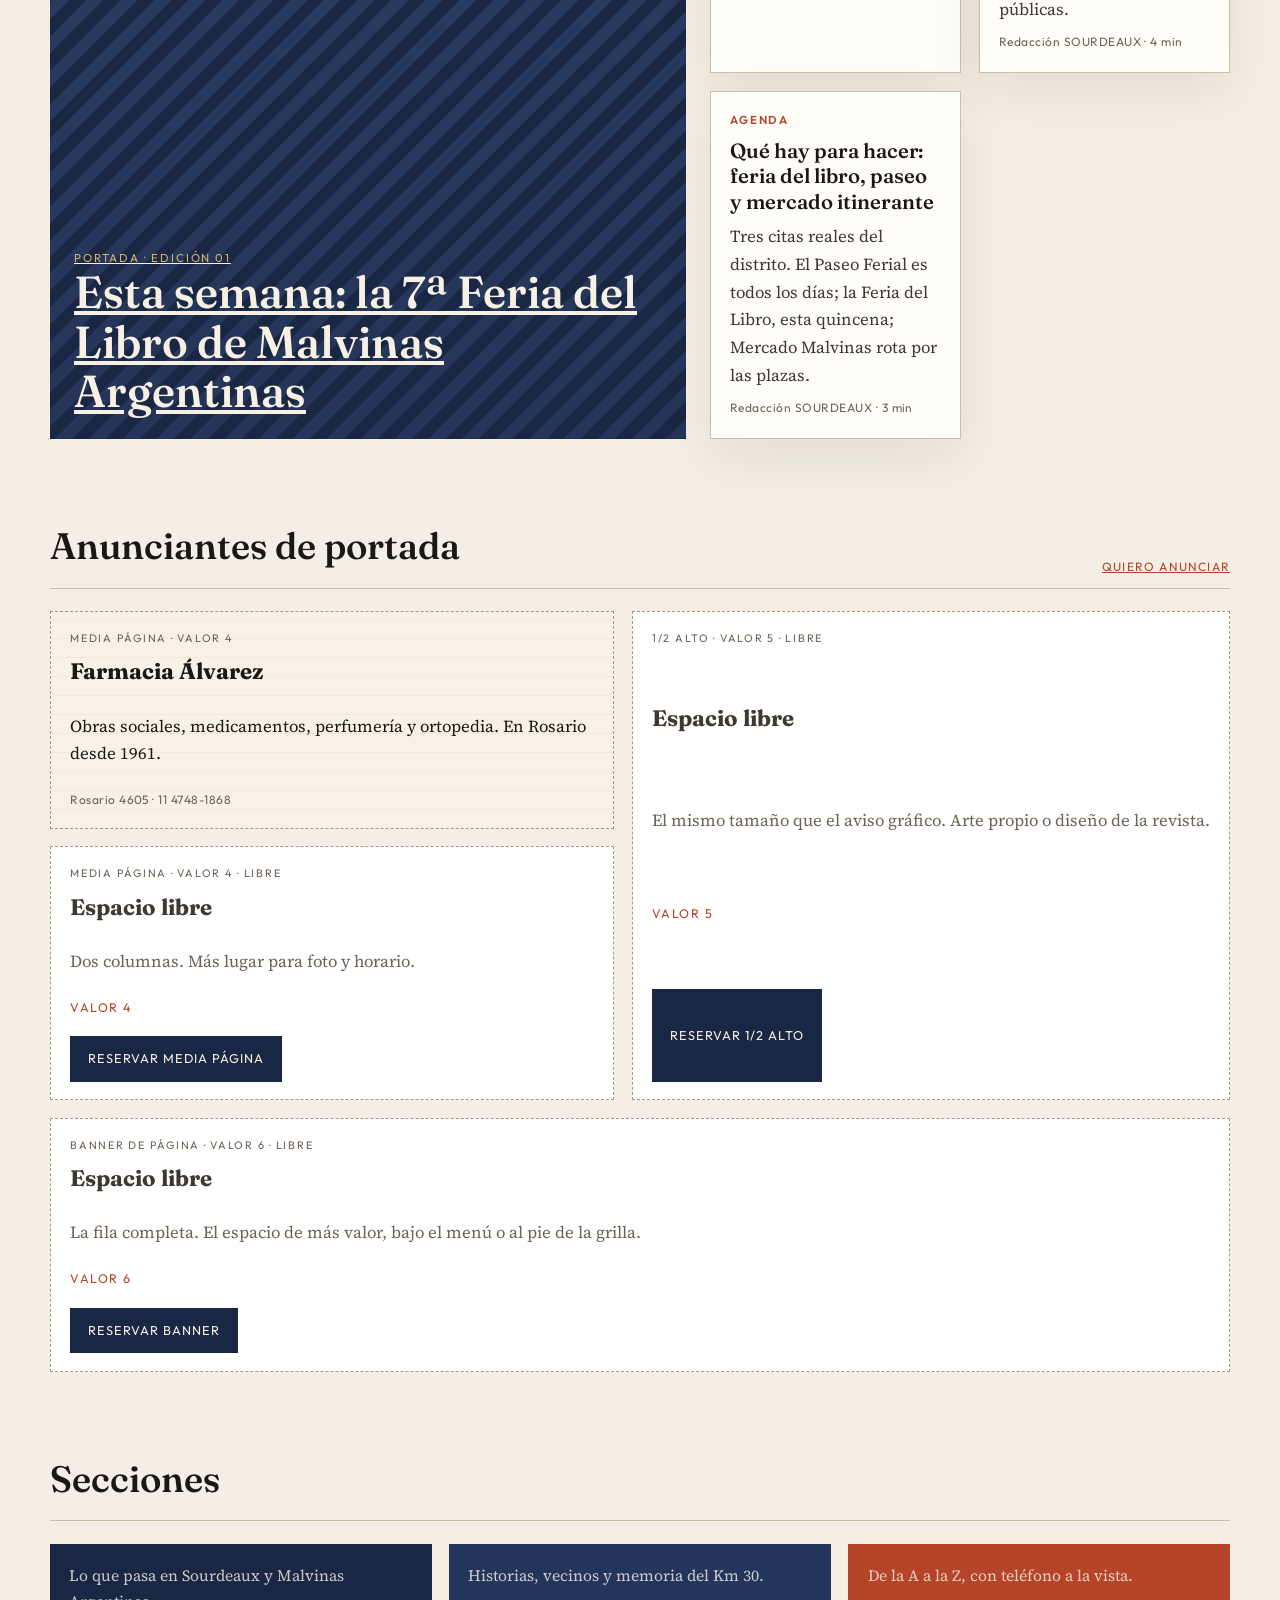
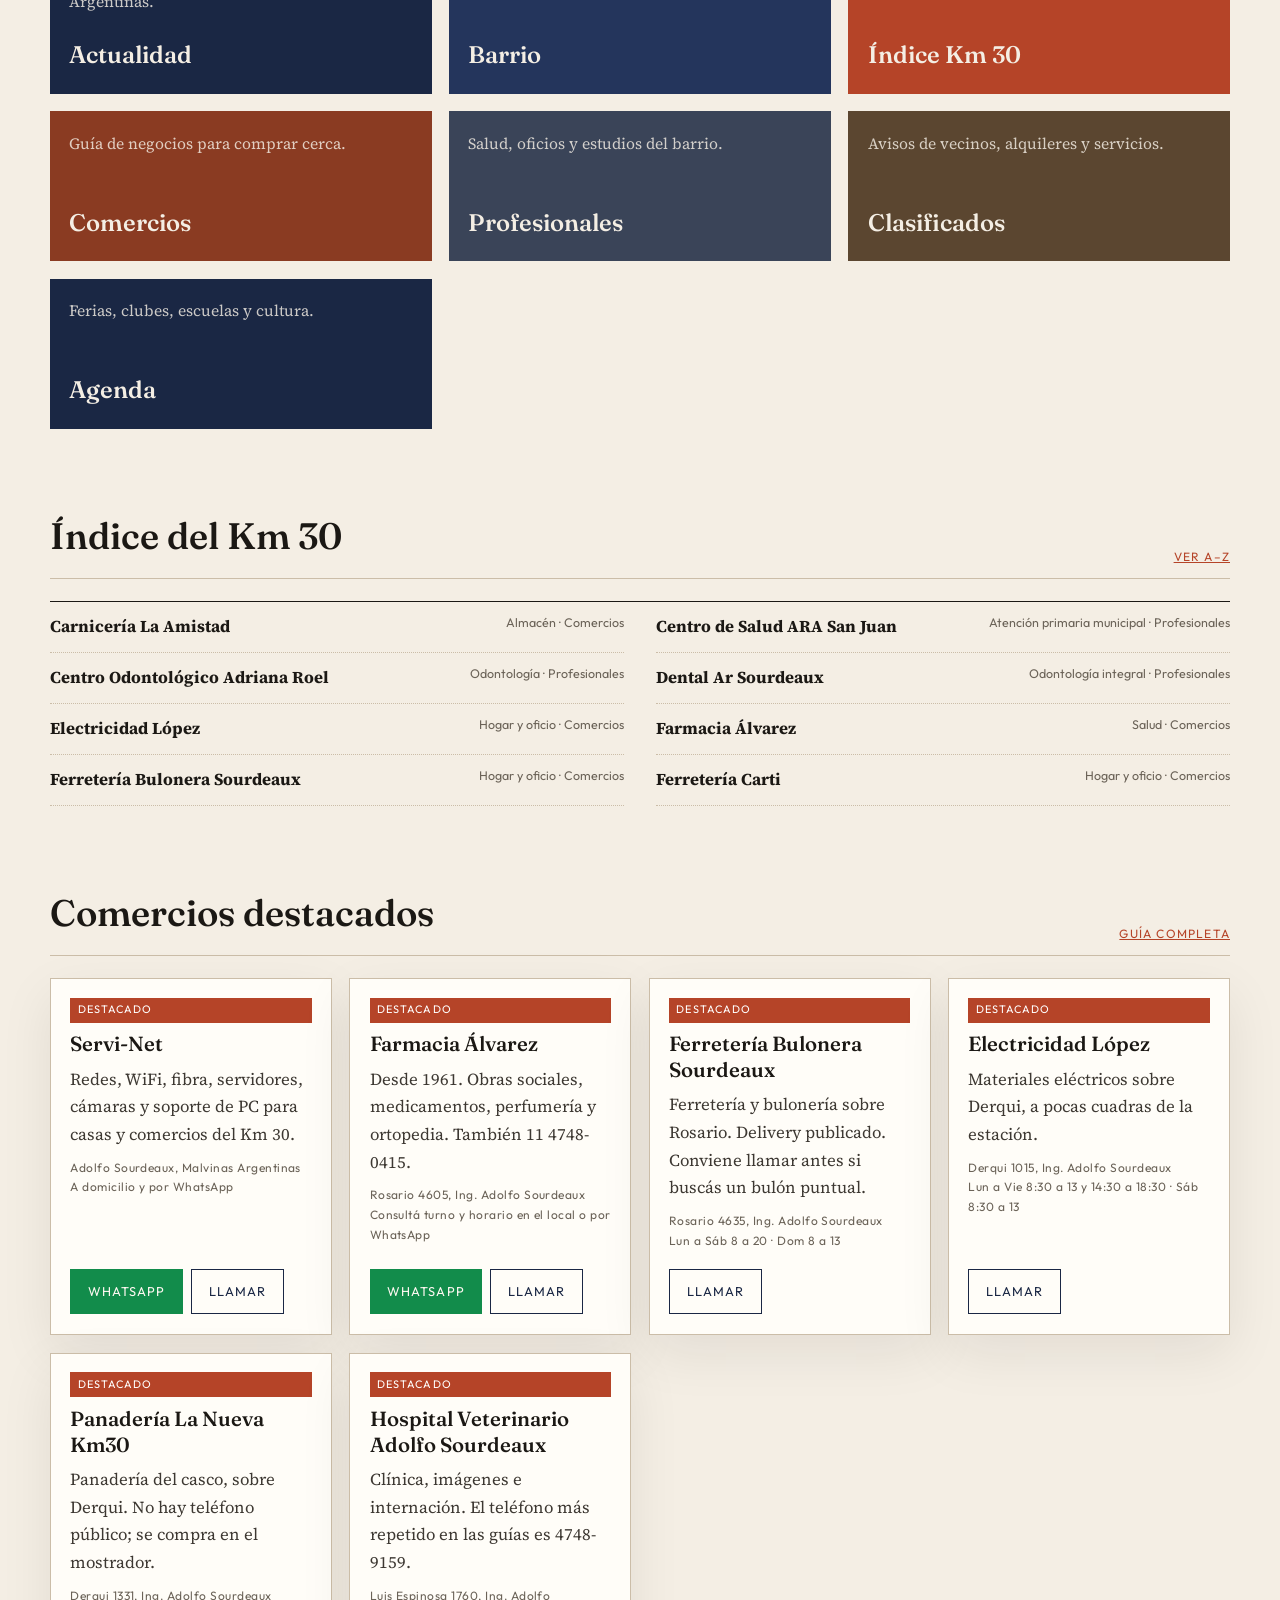
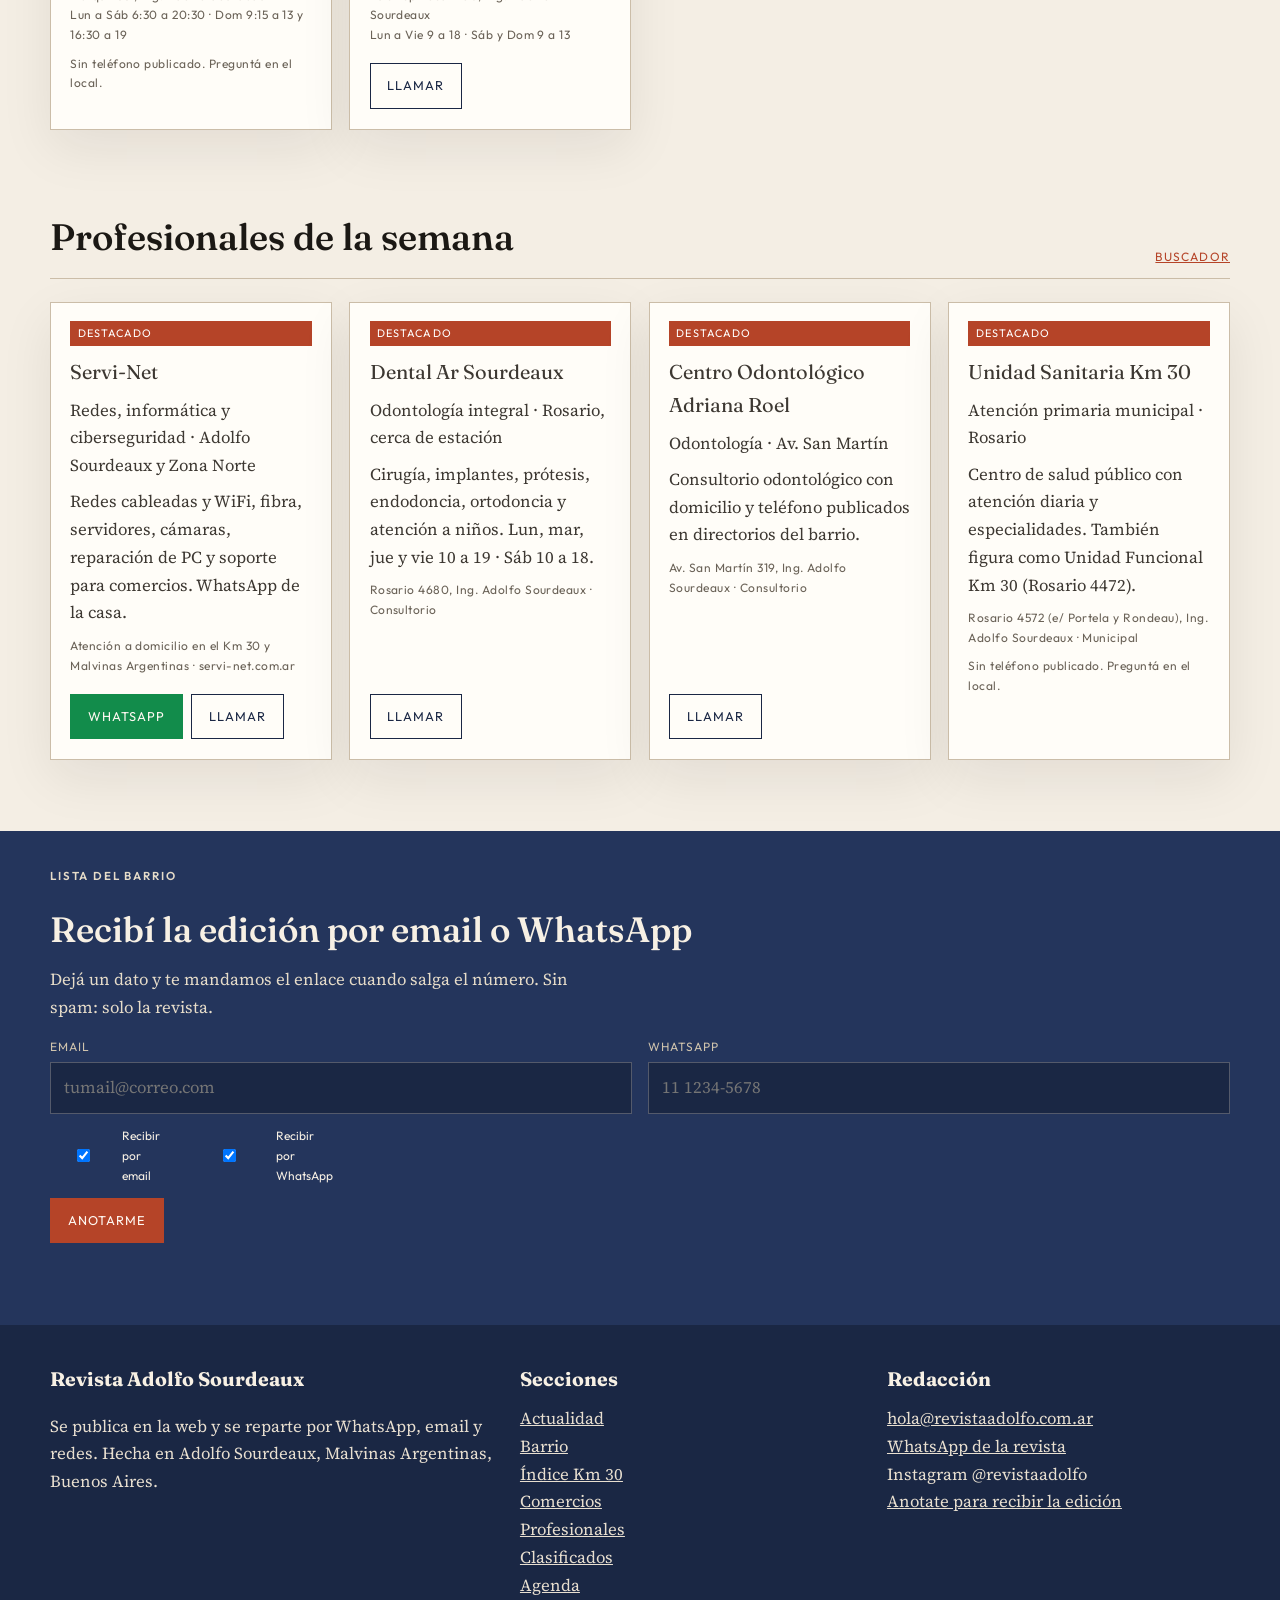
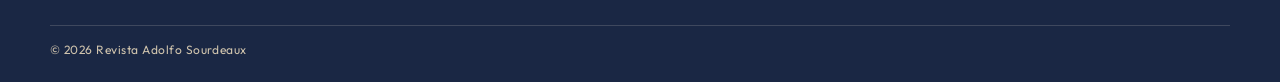
==== commit 9bc2d284: "Armar la grilla de avisos como en el papel, con tamaños y valores distintos. Co-authored-by: Cursor " ====
--- a/index.html
+++ b/index.html
@@ -14,17 +14,17 @@
   <link rel="preconnect" href="https://fonts.googleapis.com">
   <link rel="preconnect" href="https://fonts.gstatic.com" crossorigin>
   <link href="https://fonts.googleapis.com/css2?family=Fraunces:opsz,wght@9..144,500;9..144,600&family=Outfit:wght@400;500;600&family=Source+Serif+4:opsz,wght@8..60,400;8..60,500&display=swap" rel="stylesheet">
-  <link rel="stylesheet" href="css/revista.css?v=16">
+  <link rel="stylesheet" href="css/revista.css?v=17">
 </head>
 <body data-page="home">
   <aside class="aviso-fijo wrap" aria-label="Servi-Net">
     <a class="ad-visual-link" href="https://servi-net.com.ar/" target="_blank" rel="noopener">
-      <img src="img/avisos/servi-net.png?v=16" alt="Servi-Net, tu aliado tecnológico. Tecnología para impulsar y proteger tu empresa. 11 4030-6408. servi-net.com.ar" width="591" height="284">
+      <img src="img/avisos/servi-net.png?v=17" alt="Servi-Net, tu aliado tecnológico. Tecnología para impulsar y proteger tu empresa. 11 4030-6408. servi-net.com.ar" width="591" height="284">
     </a>
   </aside>
   <main id="page"></main>
-  <script src="js/config.js?v=16"></script>
-  <script src="js/data.js?v=16"></script>
-  <script src="js/app.js?v=16"></script>
+  <script src="js/config.js?v=17"></script>
+  <script src="js/data.js?v=17"></script>
+  <script src="js/app.js?v=17"></script>
 </body>
 </html>
--- a/css/revista.css
+++ b/css/revista.css
@@ -443,32 +443,75 @@
 .ad-mosaico {
   display: grid;
   grid-template-columns: repeat(4, minmax(0, 1fr));
-  gap: 0.85rem;
+  grid-auto-rows: minmax(128px, auto);
+  grid-auto-flow: dense;
+  gap: 0.4rem;
   align-items: stretch;
+  background: var(--forest);
+  padding: 0.4rem;
 }
 
 .ad-mosaico .ad {
   margin: 0;
   min-height: 100%;
+  border: 0;
+  background: var(--card);
+  padding: 0.8rem 0.85rem;
 }
 
 .ad-mosaico .ad-visual {
   max-width: none;
   margin-inline: 0;
   justify-items: stretch;
+  padding: 0.45rem;
+  background: #071428;
+}
+
+.ad-mosaico .ad-visual .ad-label {
+  color: rgba(244, 238, 228, 0.7);
 }
 
 .ad-mosaico .ad-visual img {
-  max-width: 420px;
-  margin-inline: auto;
+  max-width: none;
+  width: 100%;
+  height: auto;
+  margin-inline: 0;
 }
 
 .ad-tam-banner { grid-column: span 4; }
+.ad-tam-cuadrado { grid-column: span 2; grid-row: span 2; }
 .ad-tam-doble { grid-column: span 2; }
+.ad-tam-alto { grid-column: span 1; grid-row: span 2; }
 .ad-tam-simple { grid-column: span 1; }
-
-.ad-tam-simple strong { font-size: 1.15rem; }
-.ad-tam-simple p { font-size: 0.95rem; }
+.ad-tam-mini { grid-column: span 1; min-height: 0; }
+
+.ad-tam-simple strong,
+.ad-tam-mini strong { font-size: 1.12rem; }
+.ad-tam-simple p,
+.ad-tam-mini p { font-size: 0.92rem; }
+.ad-tam-alto strong { font-size: 1.35rem; }
+
+.ad-precio {
+  font-family: var(--sans);
+  font-size: 0.78rem;
+  letter-spacing: 0.12em;
+  text-transform: uppercase;
+  color: var(--clay);
+}
+
+.ad-ink {
+  background: var(--forest) !important;
+  color: #f4eee4;
+}
+
+.ad-ink .ad-label,
+.ad-ink .meta,
+.ad-ink .ad-precio { color: var(--gold-2); }
+
+.ad-ink .btn-ink {
+  background: #f4eee4;
+  color: var(--forest);
+}
 
 .ad-ejemplo {
   background: var(--card);
@@ -479,7 +522,12 @@
 
 .ad-vacante {
   min-height: 100%;
-}
+  background: #fff !important;
+  color: var(--ink-3);
+}
+
+.ad-vacante strong { color: var(--ink-2); }
+.ad-vacante .ad-label { color: var(--ink-3); }
 
 .edition-sheet + .ad-section,
 .ad-section + .edition-sheet { margin-top: 1.2rem; }
@@ -878,12 +926,30 @@
     grid-template-columns: repeat(2, minmax(0, 1fr));
   }
   .ad-tam-banner { grid-column: span 2; }
+  .ad-tam-cuadrado,
   .ad-tam-doble { grid-column: span 2; }
-  .ad-tam-simple { grid-column: span 1; }
+  .ad-tam-alto { grid-column: span 1; grid-row: span 2; }
+  .ad-tam-simple,
+  .ad-tam-mini { grid-column: span 1; }
   .nav-toggle { display: inline-flex; align-self: center; }
   .nav { display: none; }
   .nav.open { display: flex; justify-content: flex-start; }
   .cover-art { min-height: 220px; }
+}
+
+@media (max-width: 560px) {
+  .ad-mosaico {
+    grid-template-columns: 1fr;
+  }
+  .ad-tam-banner,
+  .ad-tam-cuadrado,
+  .ad-tam-doble,
+  .ad-tam-alto,
+  .ad-tam-simple,
+  .ad-tam-mini {
+    grid-column: span 1;
+    grid-row: span 1;
+  }
 }
 
 @media print {
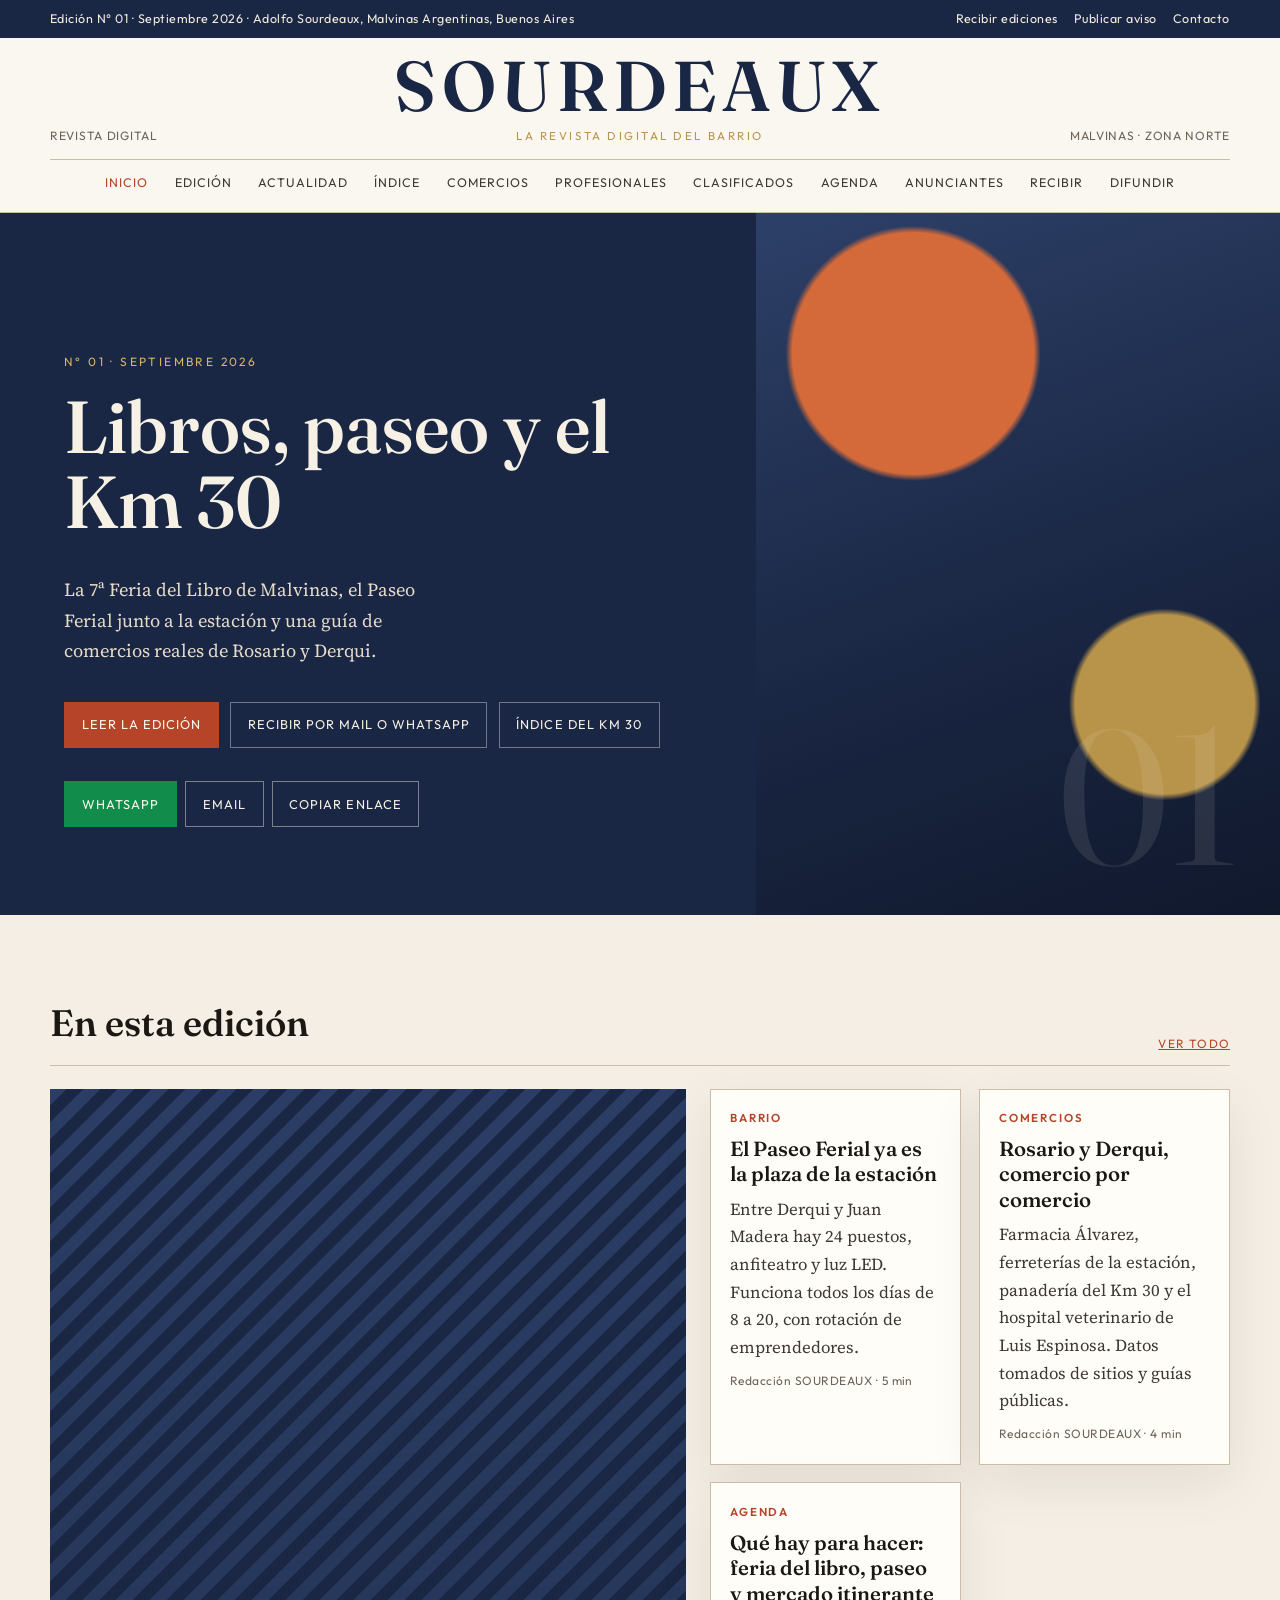
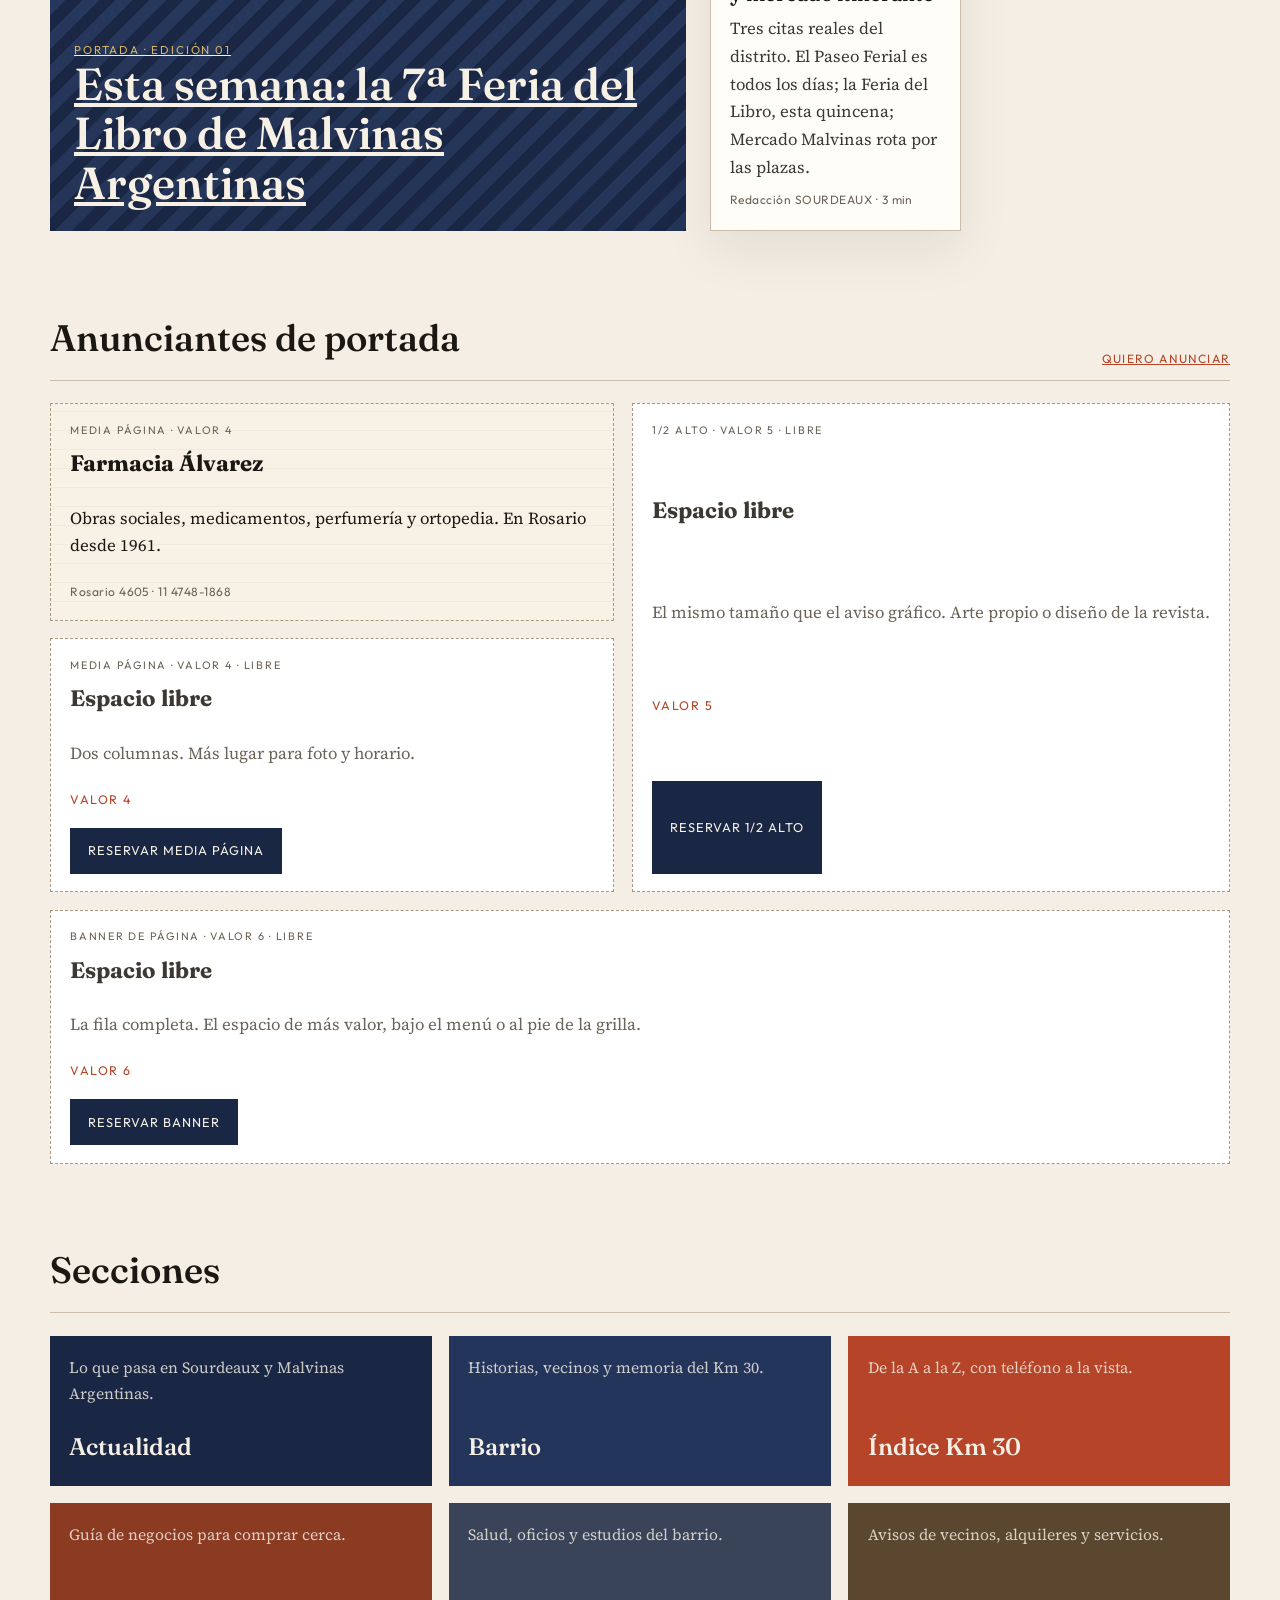
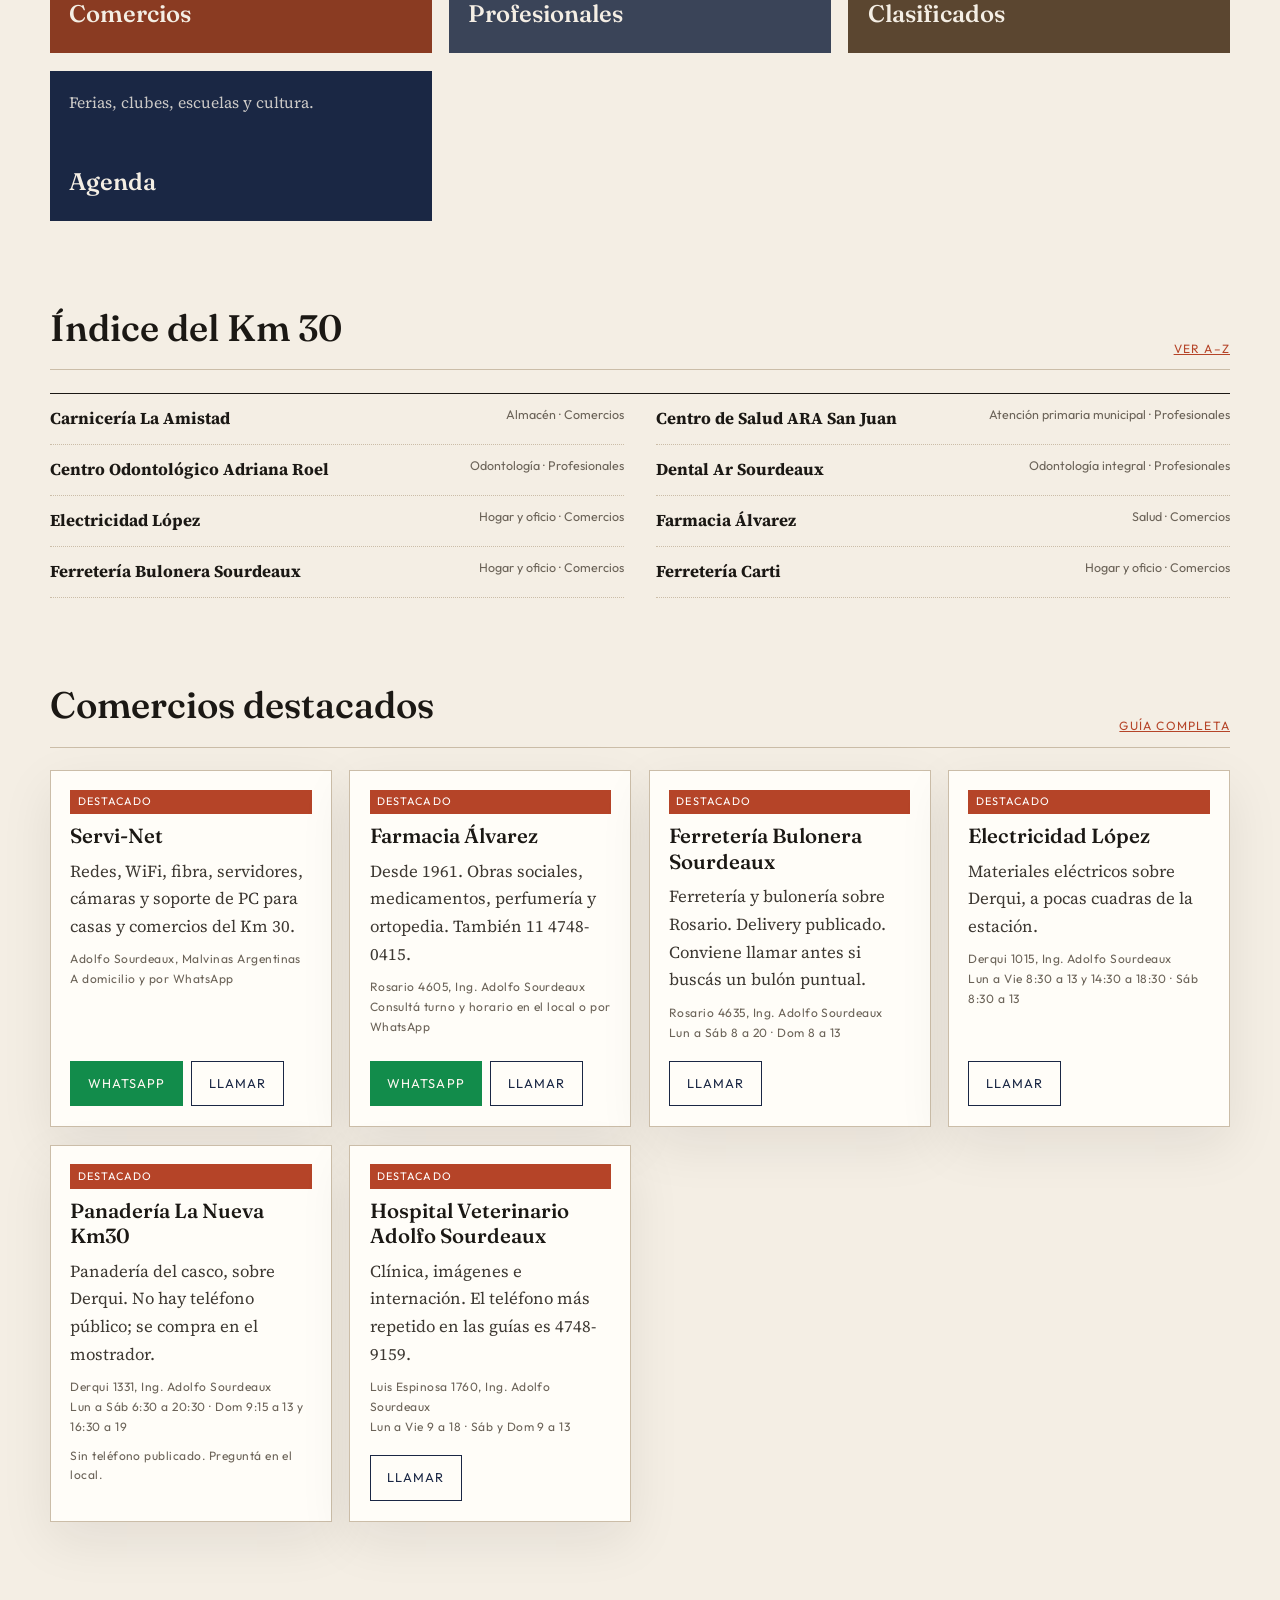
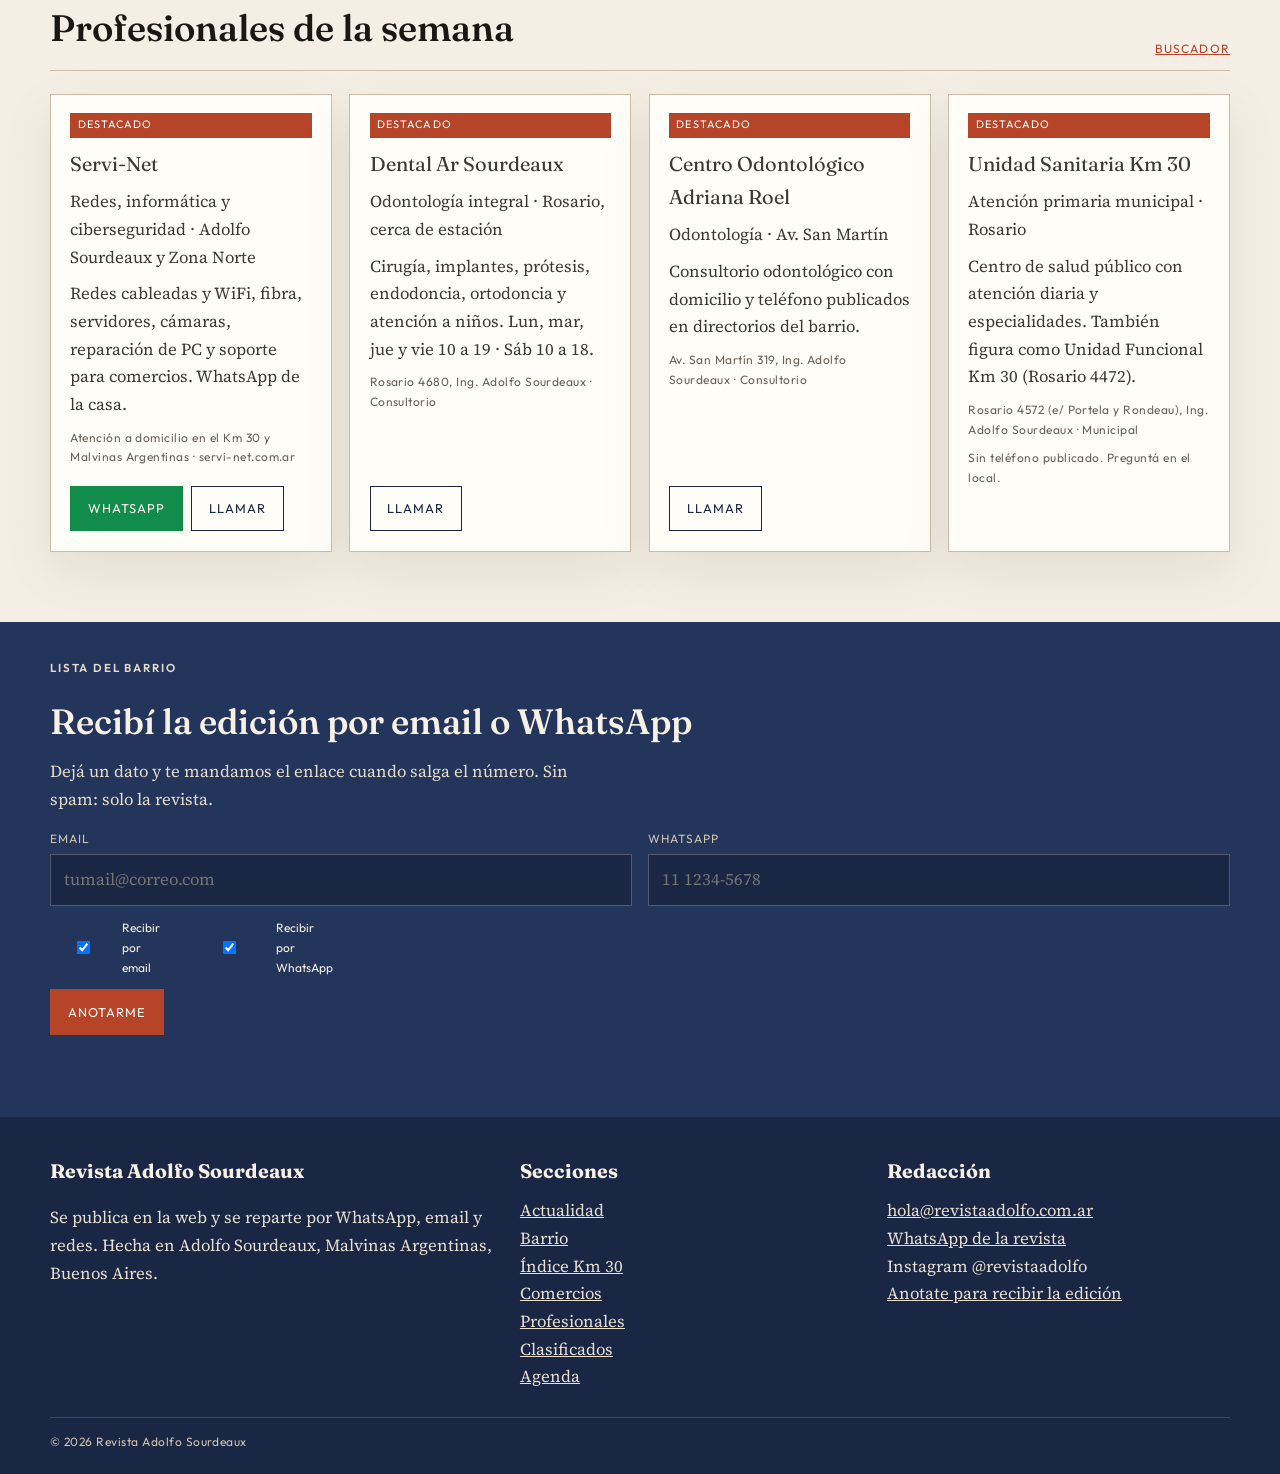
==== commit 50a10a03: "Sacar el banner de debajo del menú en la portada. Co-authored-by: Cursor <cursoragent@cursor.com>" ====
--- a/index.html
+++ b/index.html
@@ -14,17 +14,12 @@
   <link rel="preconnect" href="https://fonts.googleapis.com">
   <link rel="preconnect" href="https://fonts.gstatic.com" crossorigin>
   <link href="https://fonts.googleapis.com/css2?family=Fraunces:opsz,wght@9..144,500;9..144,600&family=Outfit:wght@400;500;600&family=Source+Serif+4:opsz,wght@8..60,400;8..60,500&display=swap" rel="stylesheet">
-  <link rel="stylesheet" href="css/revista.css?v=17">
+  <link rel="stylesheet" href="css/revista.css?v=18">
 </head>
 <body data-page="home">
-  <aside class="aviso-fijo wrap" aria-label="Servi-Net">
-    <a class="ad-visual-link" href="https://servi-net.com.ar/" target="_blank" rel="noopener">
-      <img src="img/avisos/servi-net.png?v=17" alt="Servi-Net, tu aliado tecnológico. Tecnología para impulsar y proteger tu empresa. 11 4030-6408. servi-net.com.ar" width="591" height="284">
-    </a>
-  </aside>
   <main id="page"></main>
-  <script src="js/config.js?v=17"></script>
-  <script src="js/data.js?v=17"></script>
-  <script src="js/app.js?v=17"></script>
+  <script src="js/config.js?v=18"></script>
+  <script src="js/data.js?v=18"></script>
+  <script src="js/app.js?v=18"></script>
 </body>
 </html>
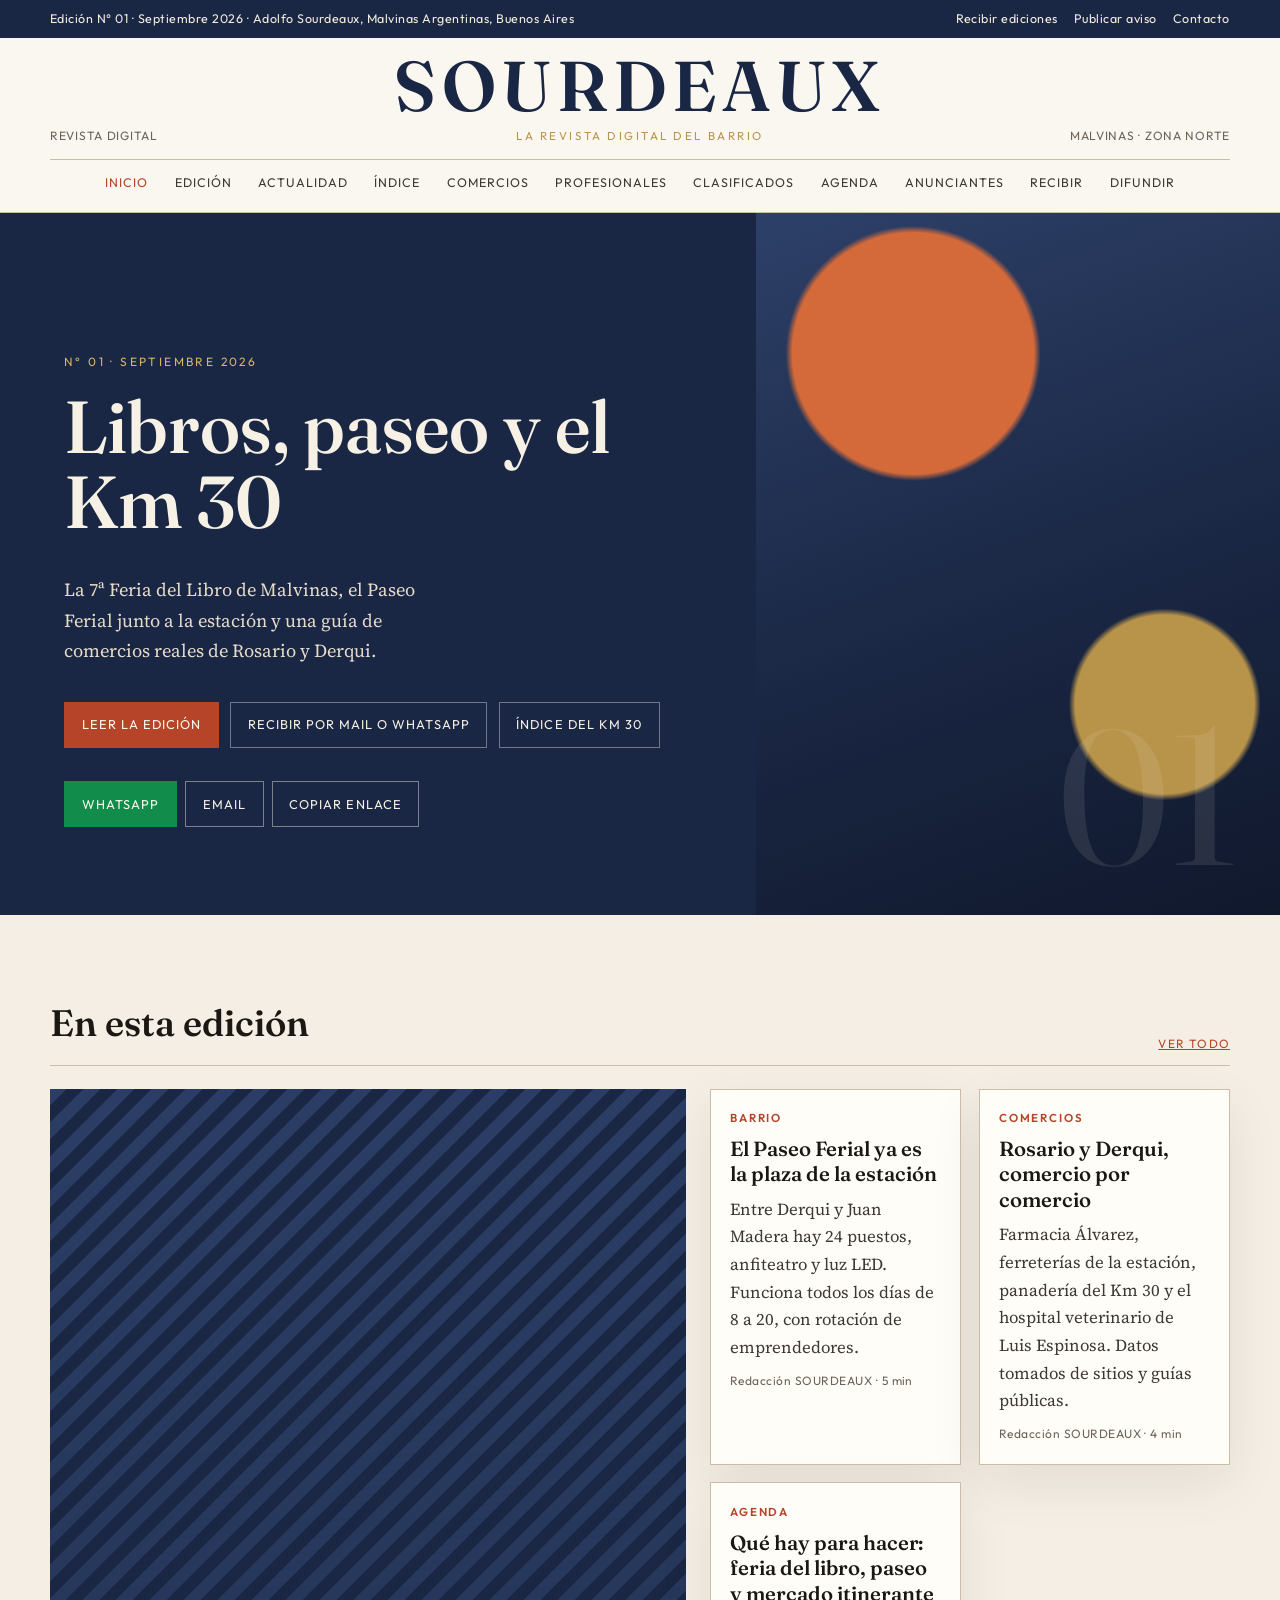
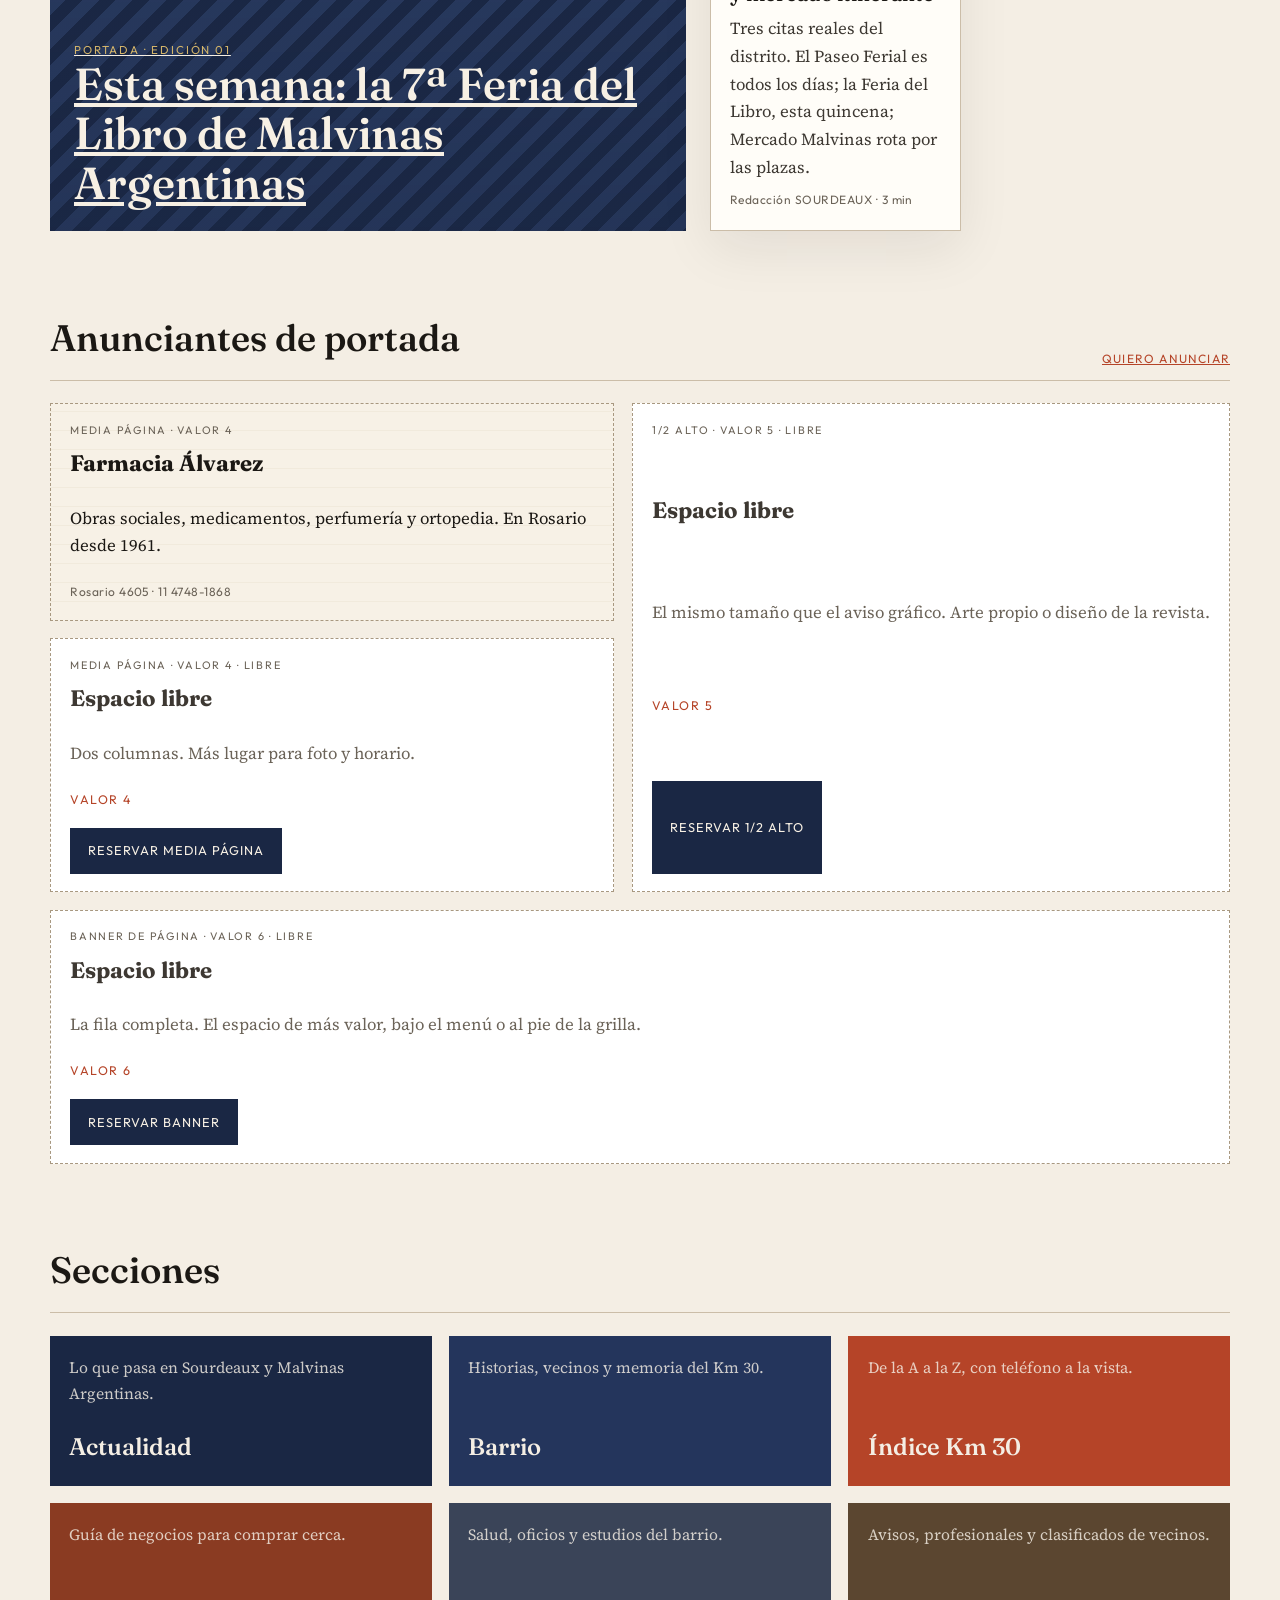
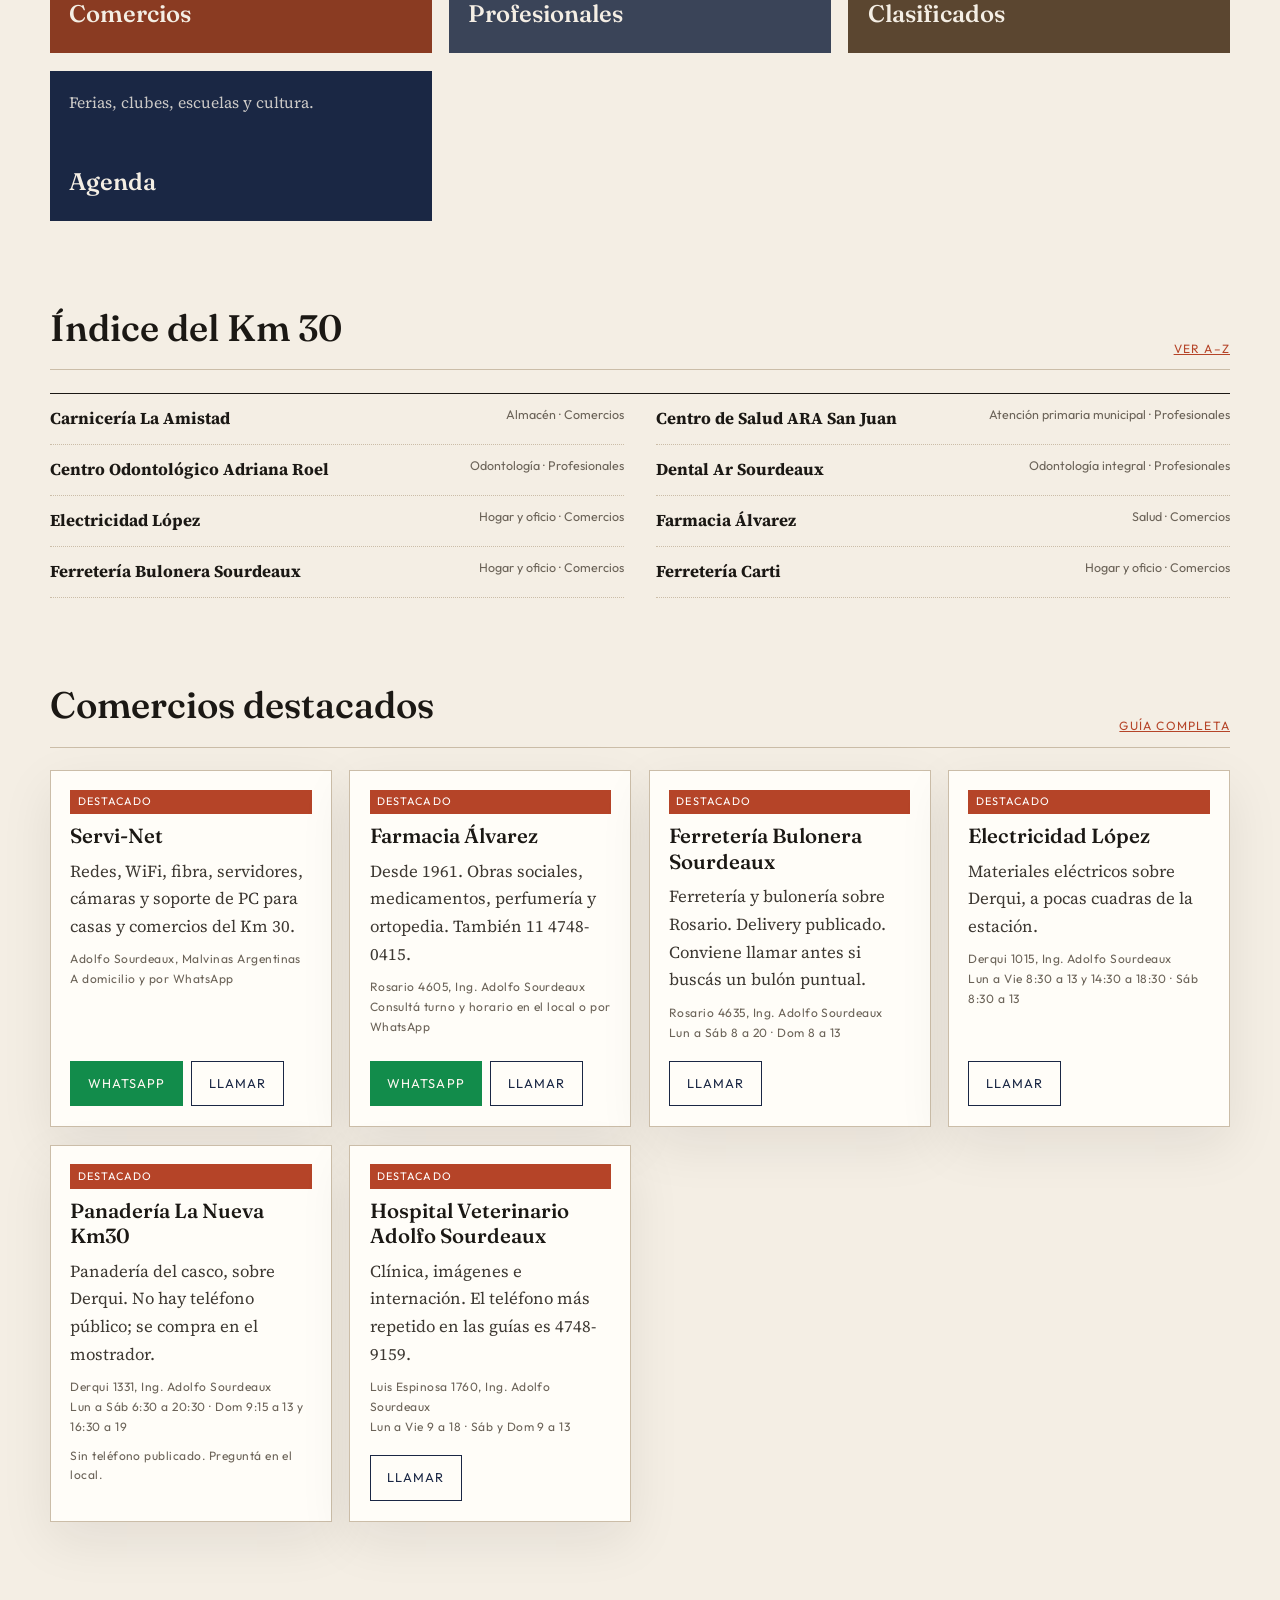
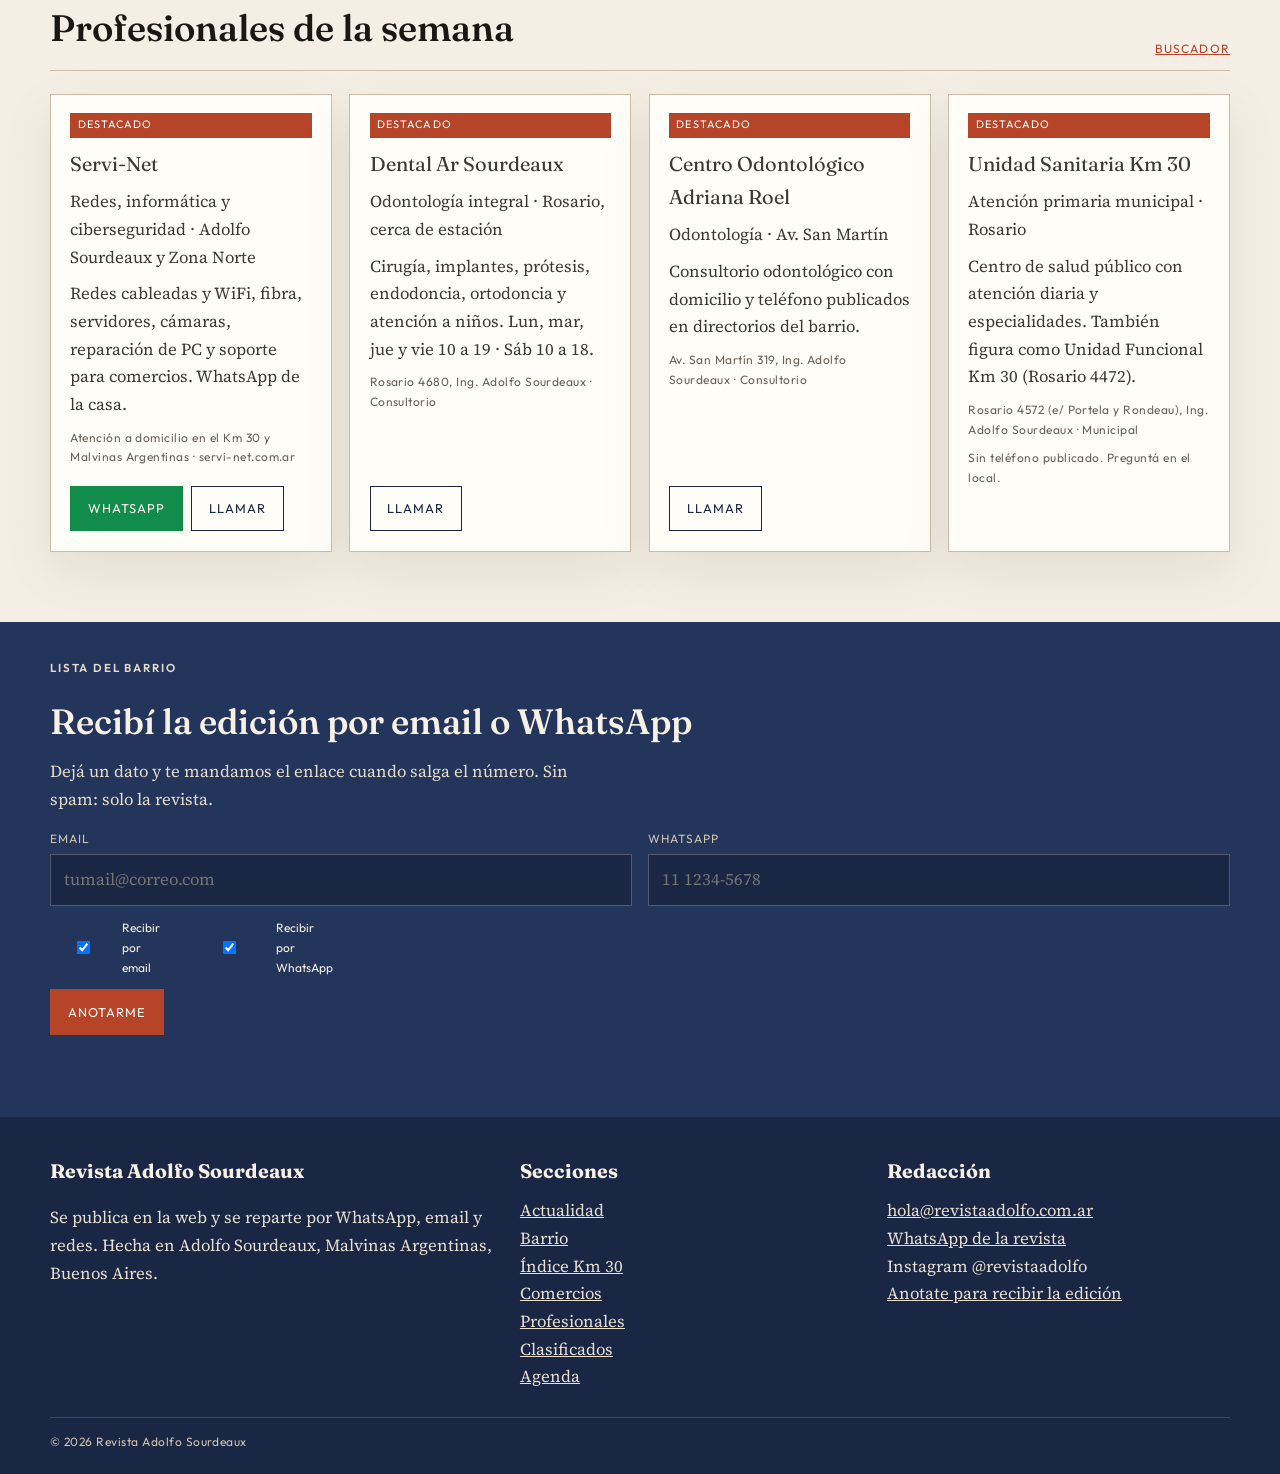
==== commit 71b81193: "Sumar los profesionales a la página de Clasificados. Co-authored-by: Cursor <cursoragent@cursor.com>" ====
--- a/index.html
+++ b/index.html
@@ -14,12 +14,12 @@
   <link rel="preconnect" href="https://fonts.googleapis.com">
   <link rel="preconnect" href="https://fonts.gstatic.com" crossorigin>
   <link href="https://fonts.googleapis.com/css2?family=Fraunces:opsz,wght@9..144,500;9..144,600&family=Outfit:wght@400;500;600&family=Source+Serif+4:opsz,wght@8..60,400;8..60,500&display=swap" rel="stylesheet">
-  <link rel="stylesheet" href="css/revista.css?v=18">
+  <link rel="stylesheet" href="css/revista.css?v=19">
 </head>
 <body data-page="home">
   <main id="page"></main>
-  <script src="js/config.js?v=18"></script>
-  <script src="js/data.js?v=18"></script>
-  <script src="js/app.js?v=18"></script>
+  <script src="js/config.js?v=19"></script>
+  <script src="js/data.js?v=19"></script>
+  <script src="js/app.js?v=19"></script>
 </body>
 </html>
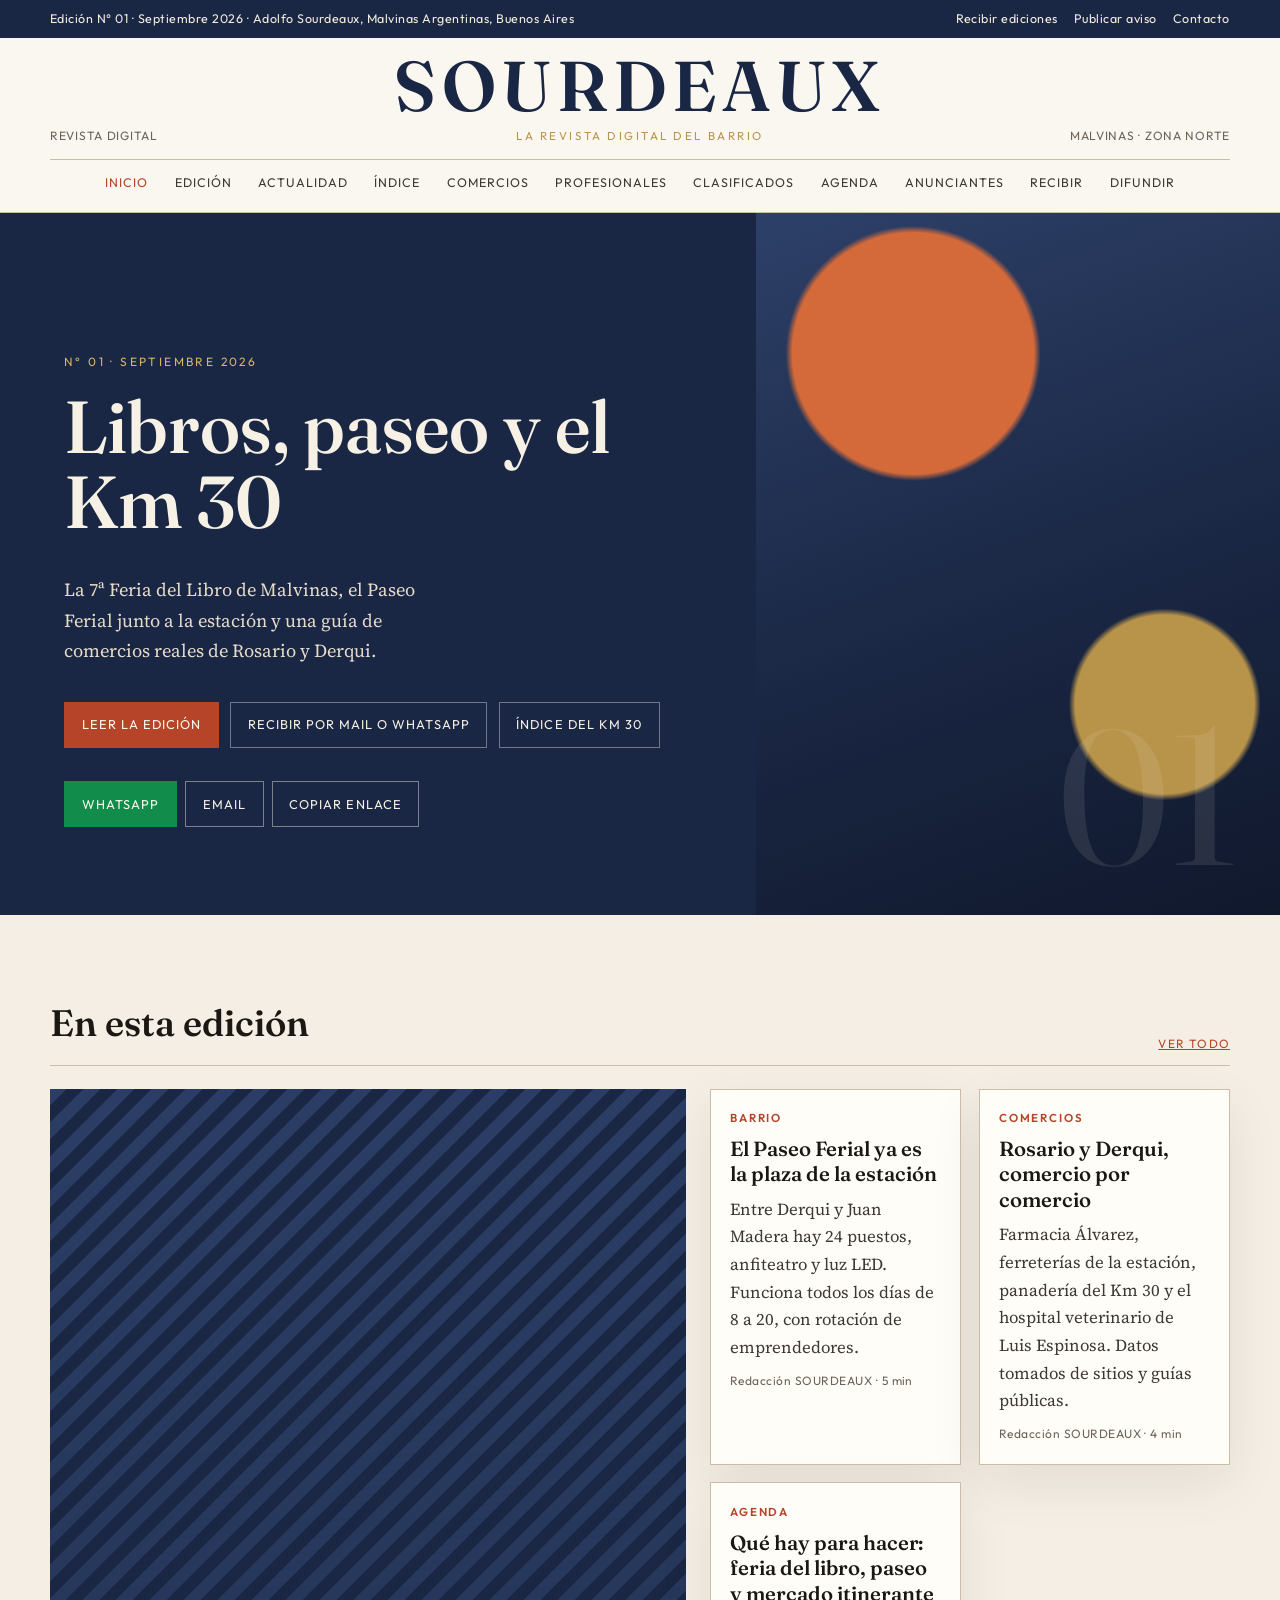
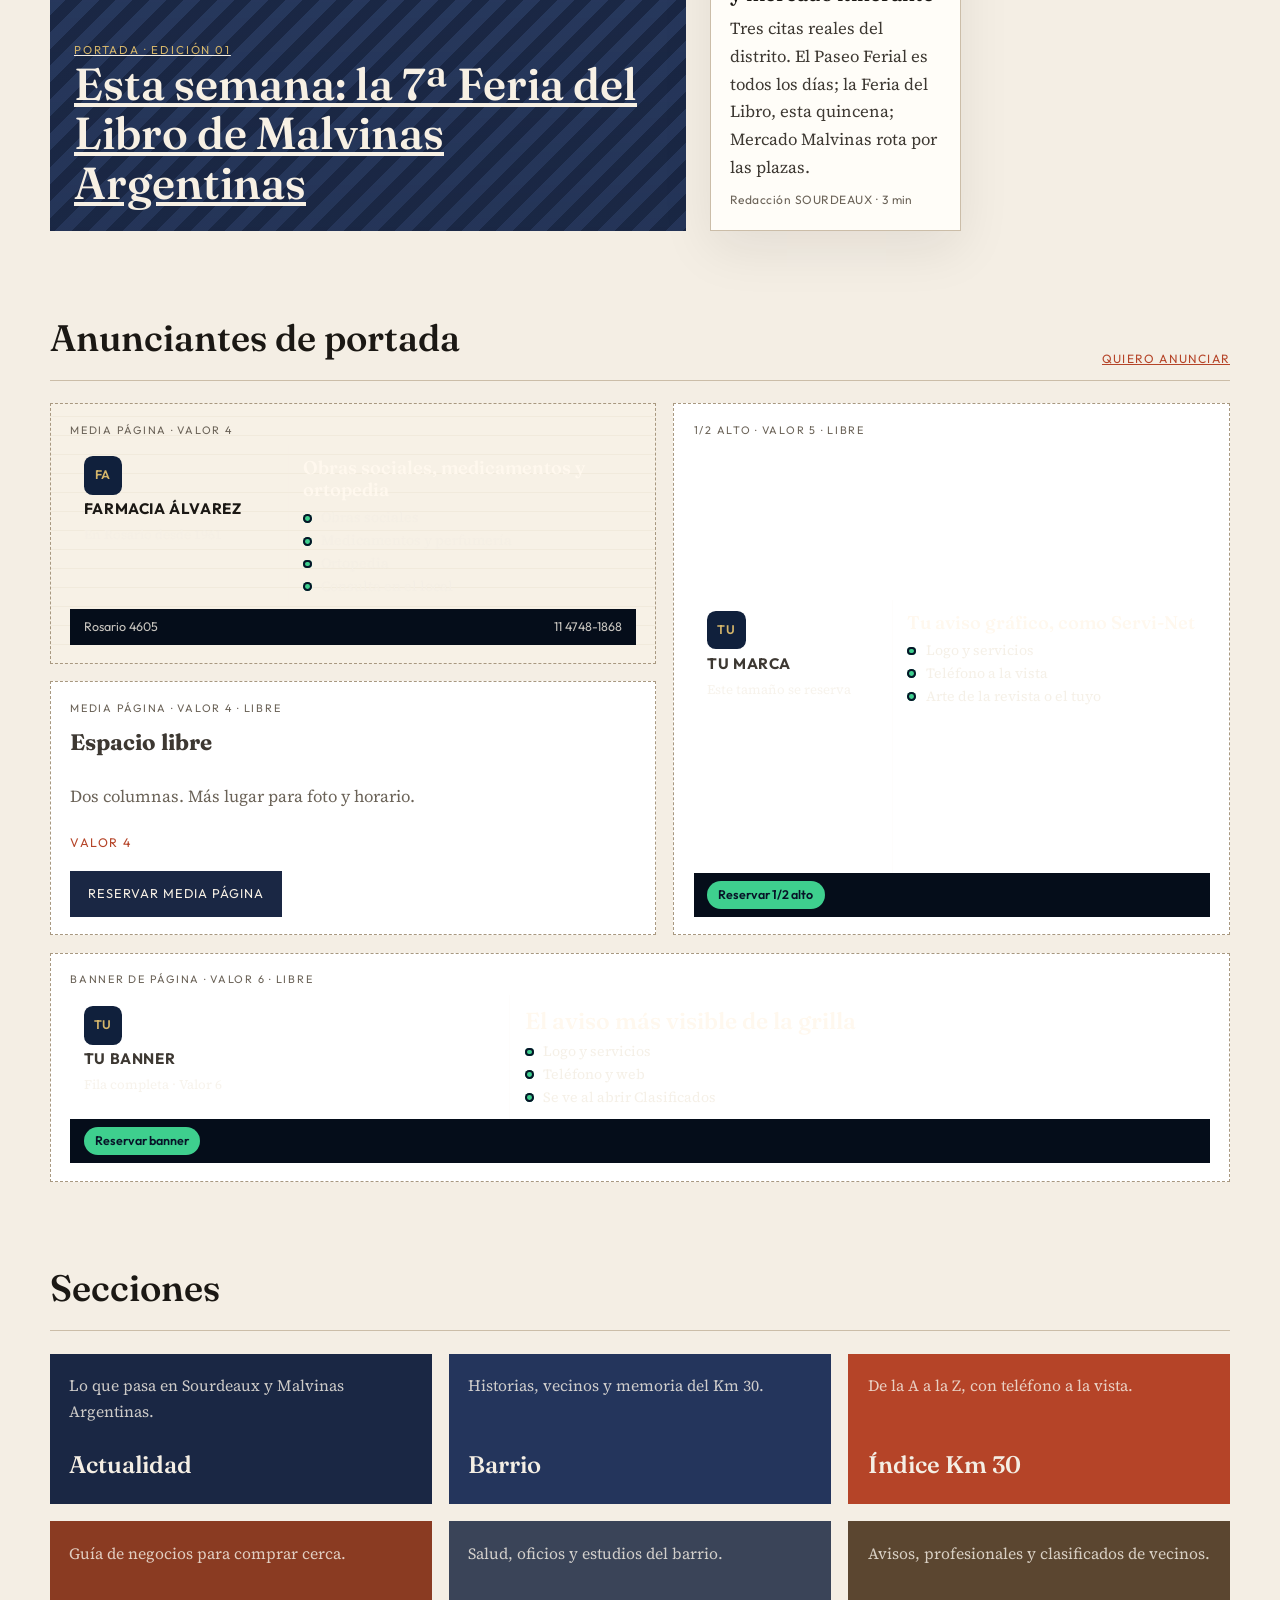
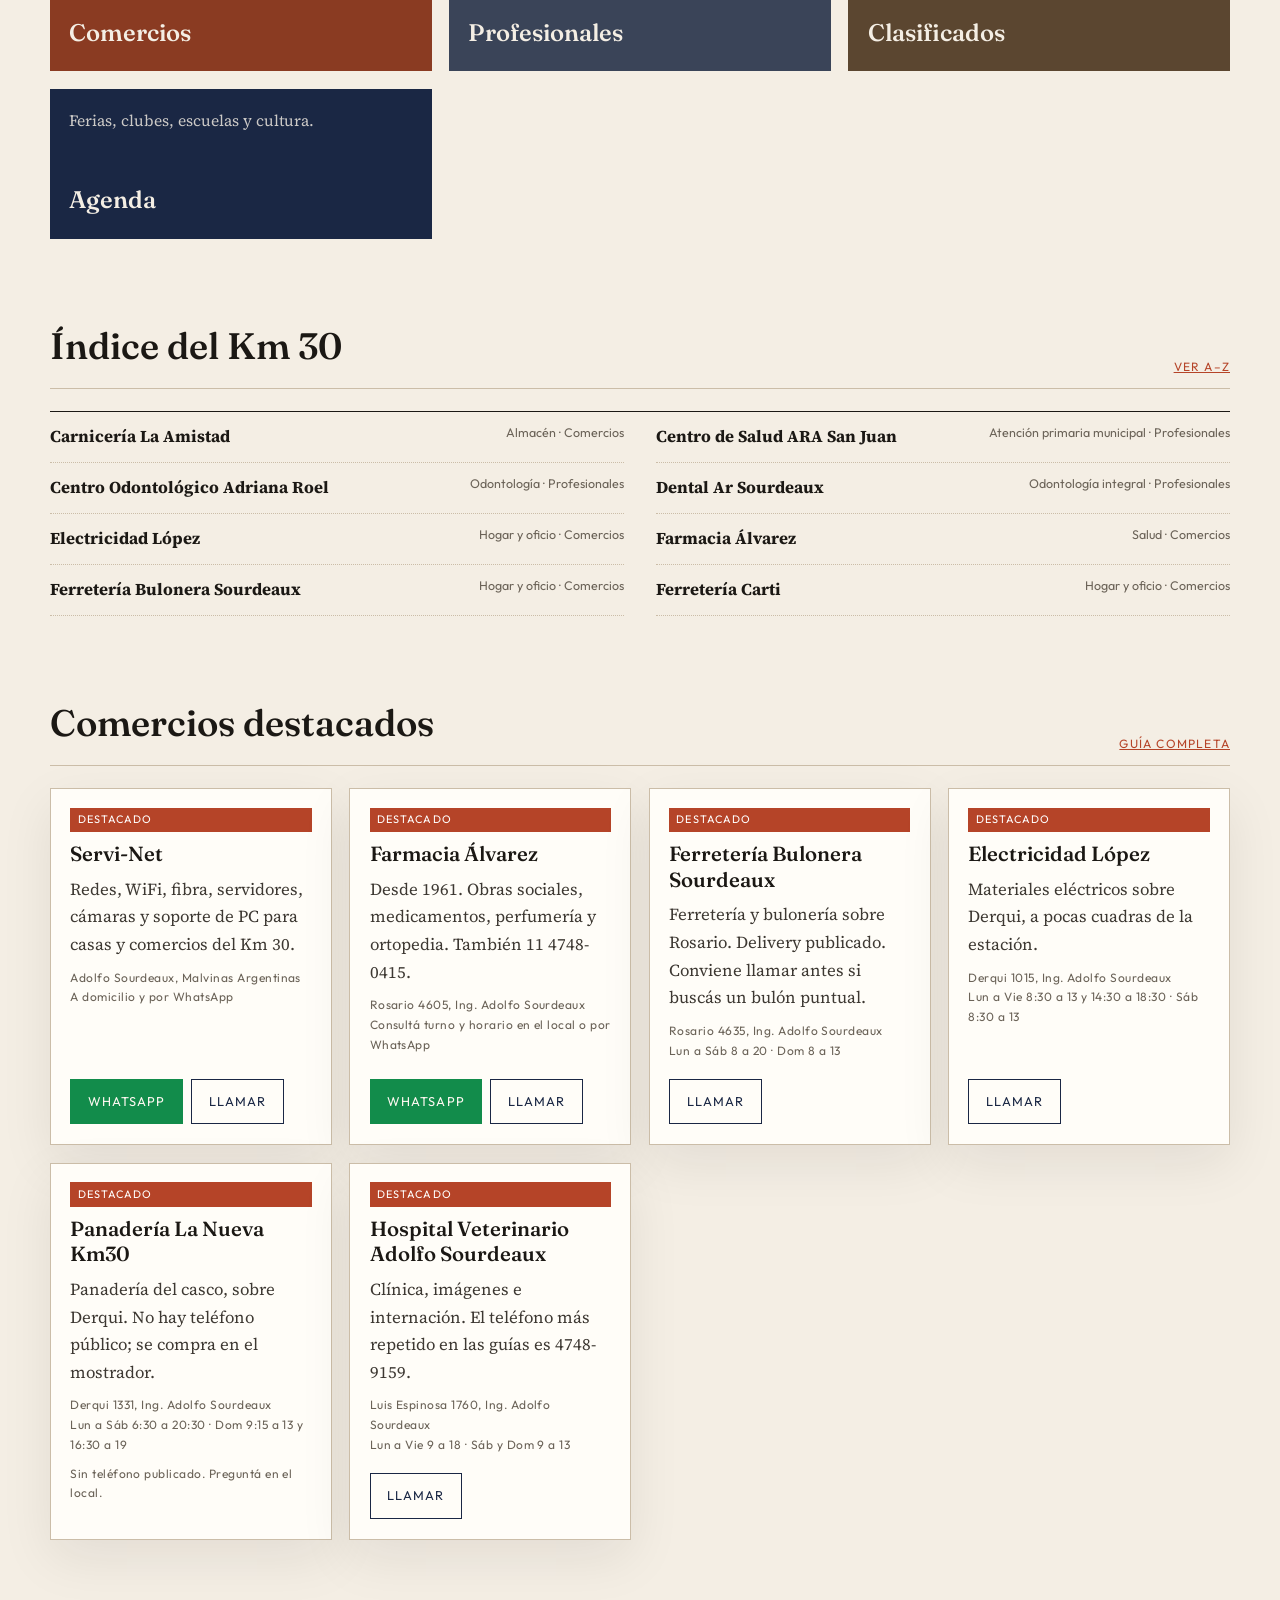
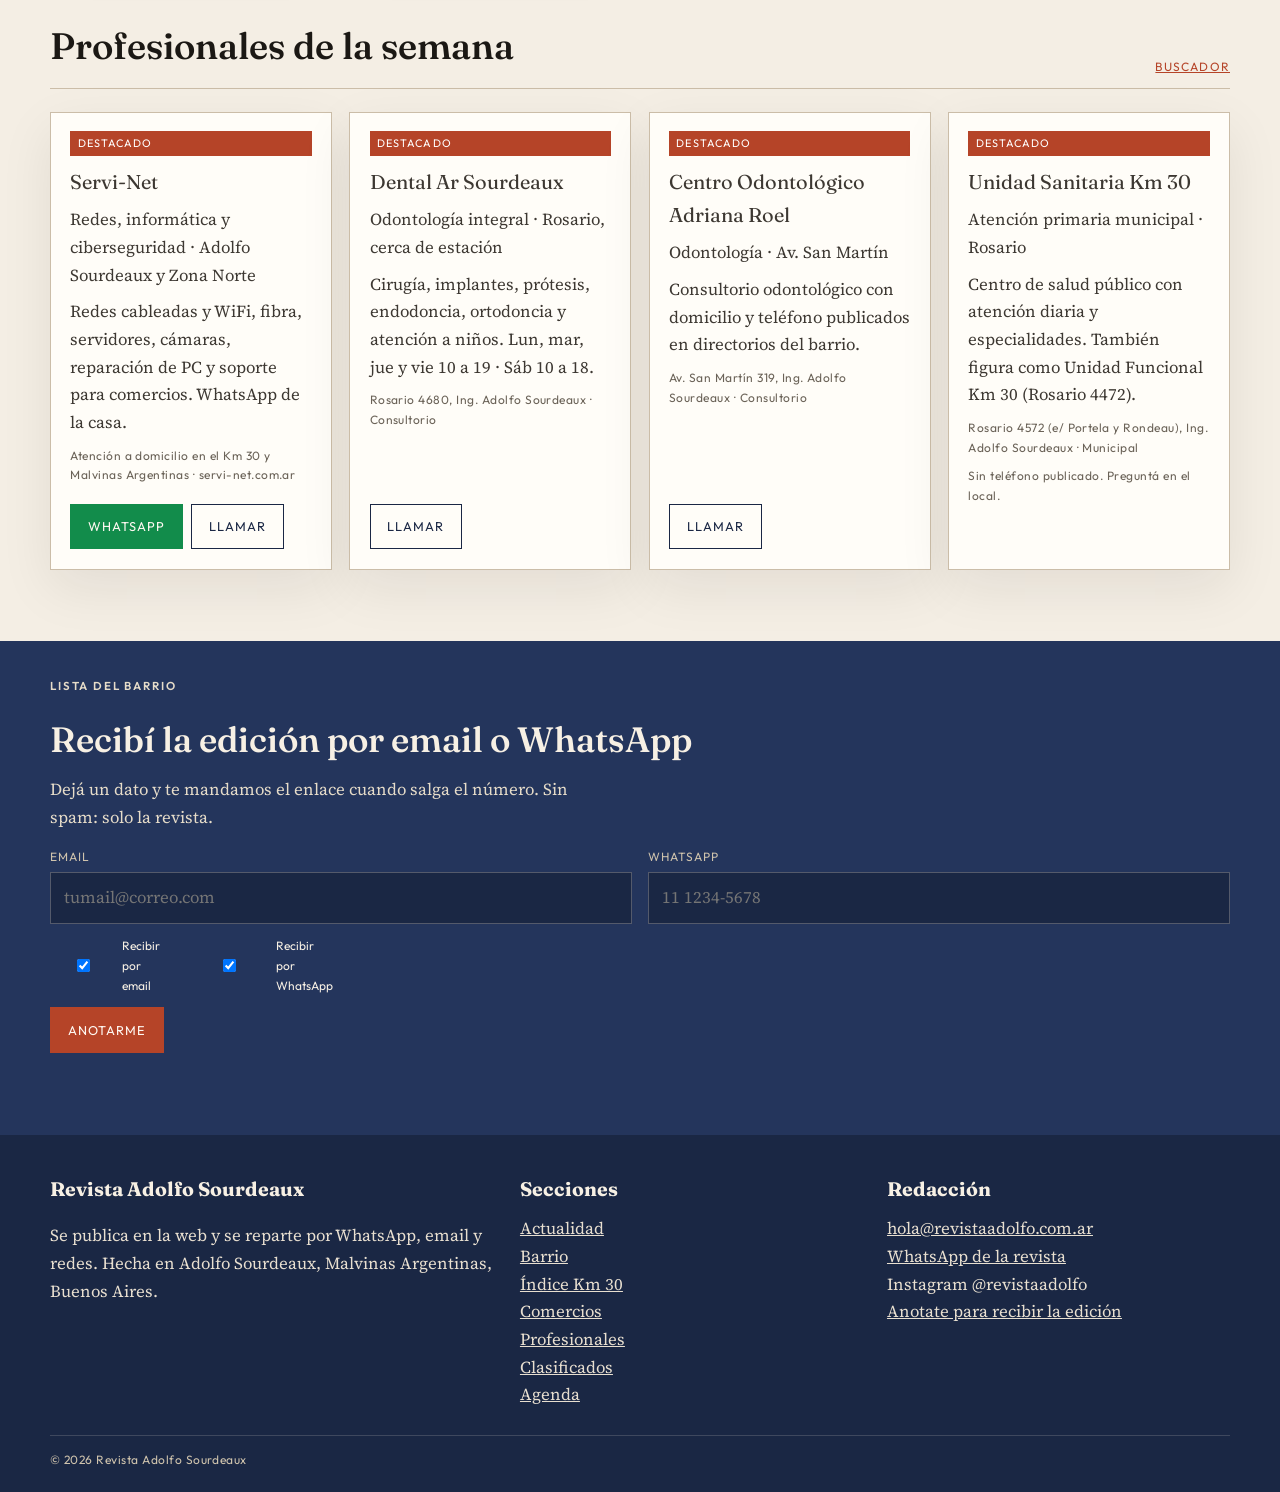
==== commit f27dd966: "Mostrar los clasificados como avisos gráficos, al estilo Servi-Net. Co-authored-by: Cursor <cursorag" ====
--- a/index.html
+++ b/index.html
@@ -14,12 +14,12 @@
   <link rel="preconnect" href="https://fonts.googleapis.com">
   <link rel="preconnect" href="https://fonts.gstatic.com" crossorigin>
   <link href="https://fonts.googleapis.com/css2?family=Fraunces:opsz,wght@9..144,500;9..144,600&family=Outfit:wght@400;500;600&family=Source+Serif+4:opsz,wght@8..60,400;8..60,500&display=swap" rel="stylesheet">
-  <link rel="stylesheet" href="css/revista.css?v=19">
+  <link rel="stylesheet" href="css/revista.css?v=20">
 </head>
 <body data-page="home">
   <main id="page"></main>
-  <script src="js/config.js?v=19"></script>
-  <script src="js/data.js?v=19"></script>
-  <script src="js/app.js?v=19"></script>
+  <script src="js/config.js?v=20"></script>
+  <script src="js/data.js?v=20"></script>
+  <script src="js/app.js?v=20"></script>
 </body>
 </html>
--- a/css/revista.css
+++ b/css/revista.css
@@ -529,6 +529,162 @@
 .ad-vacante strong { color: var(--ink-2); }
 .ad-vacante .ad-label { color: var(--ink-3); }
 
+.ad-mosaico .ad-grafico {
+  padding: 0;
+  background: #071428;
+  color: #f4eee4;
+  display: flex;
+  flex-direction: column;
+  overflow: hidden;
+}
+
+.ad-mosaico .ad-grafico .ad-label {
+  padding: 0.35rem 0.7rem 0;
+  color: rgba(244, 238, 228, 0.55);
+}
+
+.ad-graf {
+  display: grid;
+  grid-template-columns: 0.85fr 1.35fr;
+  grid-template-rows: 1fr auto;
+  flex: 1;
+  min-height: 0;
+}
+
+.ad-graf-brand {
+  padding: 0.7rem 0.85rem 0.85rem;
+  border-right: 1px solid rgba(244, 238, 228, 0.12);
+  display: flex;
+  flex-direction: column;
+  gap: 0.35rem;
+}
+
+.ad-graf-mark {
+  width: 2.4rem;
+  height: 2.4rem;
+  border-radius: 0.55rem;
+  background: #10203c;
+  color: var(--gold-2);
+  display: grid;
+  place-items: center;
+  font-family: var(--sans);
+  font-size: 0.78rem;
+  font-weight: 600;
+  letter-spacing: 0.06em;
+}
+
+.ad-graf-brand strong {
+  font-family: var(--sans);
+  font-size: 0.95rem;
+  letter-spacing: 0.04em;
+  text-transform: uppercase;
+  line-height: 1.2;
+}
+
+.ad-graf-brand p {
+  margin: 0;
+  color: rgba(244, 238, 228, 0.72);
+  font-size: 0.82rem;
+}
+
+.ad-graf-copy {
+  padding: 0.75rem 0.9rem 0.85rem;
+}
+
+.ad-graf-copy h3 {
+  margin: 0 0 0.45rem;
+  font-family: var(--serif);
+  font-size: 1.15rem;
+  font-weight: 560;
+  line-height: 1.2;
+  color: #fff8ee;
+}
+
+.ad-graf-copy ul {
+  margin: 0;
+  padding: 0;
+  list-style: none;
+  display: grid;
+  gap: 0.28rem;
+}
+
+.ad-graf-copy li {
+  position: relative;
+  padding-left: 1.15rem;
+  font-size: 0.88rem;
+  line-height: 1.3;
+  color: rgba(244, 238, 228, 0.9);
+}
+
+.ad-graf-copy li::before {
+  content: "";
+  position: absolute;
+  left: 0;
+  top: 0.35rem;
+  width: 0.55rem;
+  height: 0.55rem;
+  border-radius: 50%;
+  background: #3ecf8e;
+  box-shadow: inset 0 0 0 2px #071428;
+}
+
+.ad-graf-foot {
+  grid-column: 1 / -1;
+  display: flex;
+  flex-wrap: wrap;
+  align-items: center;
+  justify-content: space-between;
+  gap: 0.4rem 0.75rem;
+  padding: 0.5rem 0.85rem;
+  background: #050d1a;
+  font-family: var(--sans);
+  font-size: 0.78rem;
+  color: rgba(244, 238, 228, 0.82);
+}
+
+.ad-graf-pill {
+  display: inline-flex;
+  align-items: center;
+  background: #3ecf8e;
+  color: #071428;
+  border-radius: 999px;
+  padding: 0.22rem 0.7rem;
+  text-decoration: none;
+  font-weight: 600;
+}
+
+.ad-tam-simple .ad-graf,
+.ad-tam-mini .ad-graf,
+.ad-tam-alto .ad-graf {
+  grid-template-columns: 1fr;
+}
+
+.ad-tam-simple .ad-graf-brand,
+.ad-tam-mini .ad-graf-brand,
+.ad-tam-alto .ad-graf-brand {
+  border-right: 0;
+  border-bottom: 1px solid rgba(244, 238, 228, 0.12);
+}
+
+.ad-tam-mini .ad-graf-copy h3 { font-size: 0.98rem; }
+.ad-tam-mini .ad-graf-copy ul { display: none; }
+.ad-tam-simple .ad-graf-copy h3 { font-size: 1.05rem; }
+.ad-tam-banner .ad-graf-copy h3 { font-size: 1.45rem; }
+
+.ad-mosaico .ad-grafico.ad-vacante {
+  background: #071428 !important;
+  color: #f4eee4;
+}
+
+.ad-mosaico .ad-grafico.ad-vacante .ad-graf {
+  opacity: 0.78;
+}
+
+.ad-mosaico .ad-grafico.ad-vacante .ad-graf-copy h3,
+.ad-mosaico .ad-grafico.ad-vacante .ad-graf-brand strong {
+  color: rgba(244, 238, 228, 0.7);
+}
+
 .edition-sheet + .ad-section,
 .ad-section + .edition-sheet { margin-top: 1.2rem; }
 
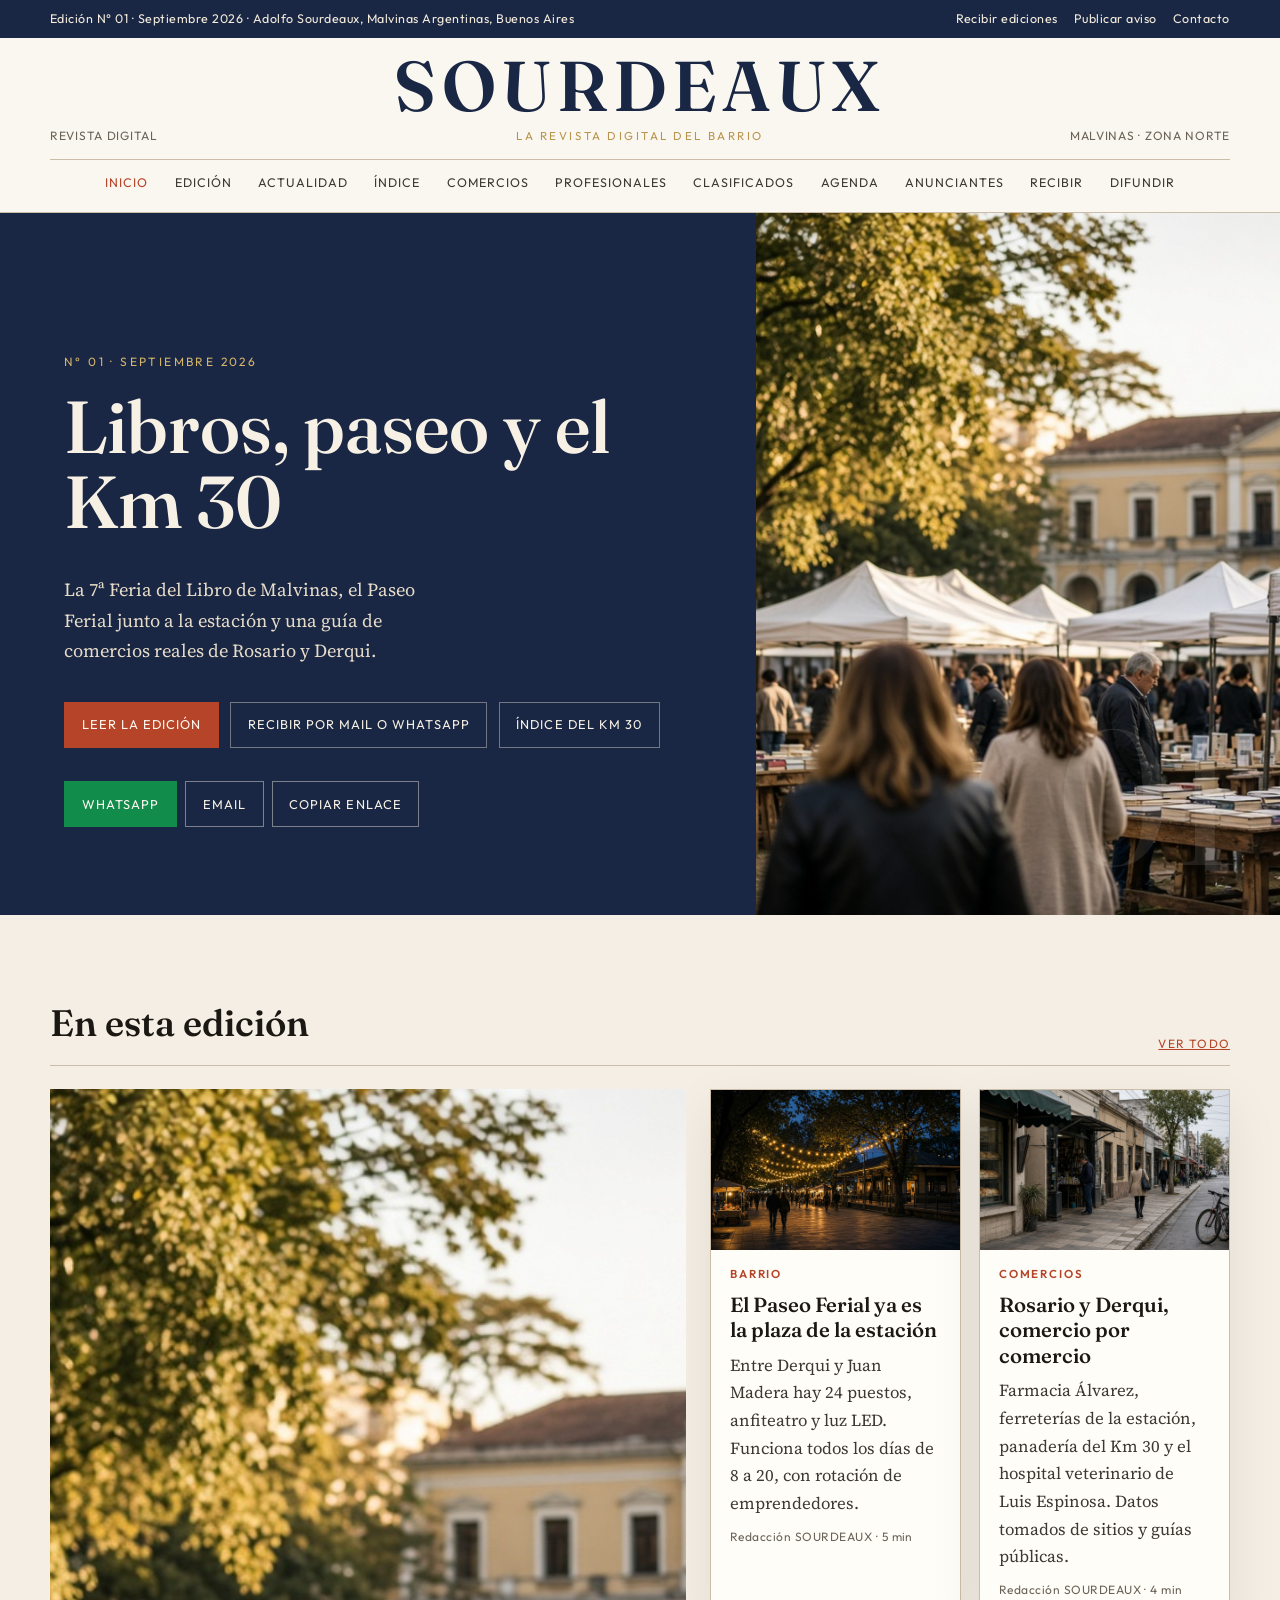
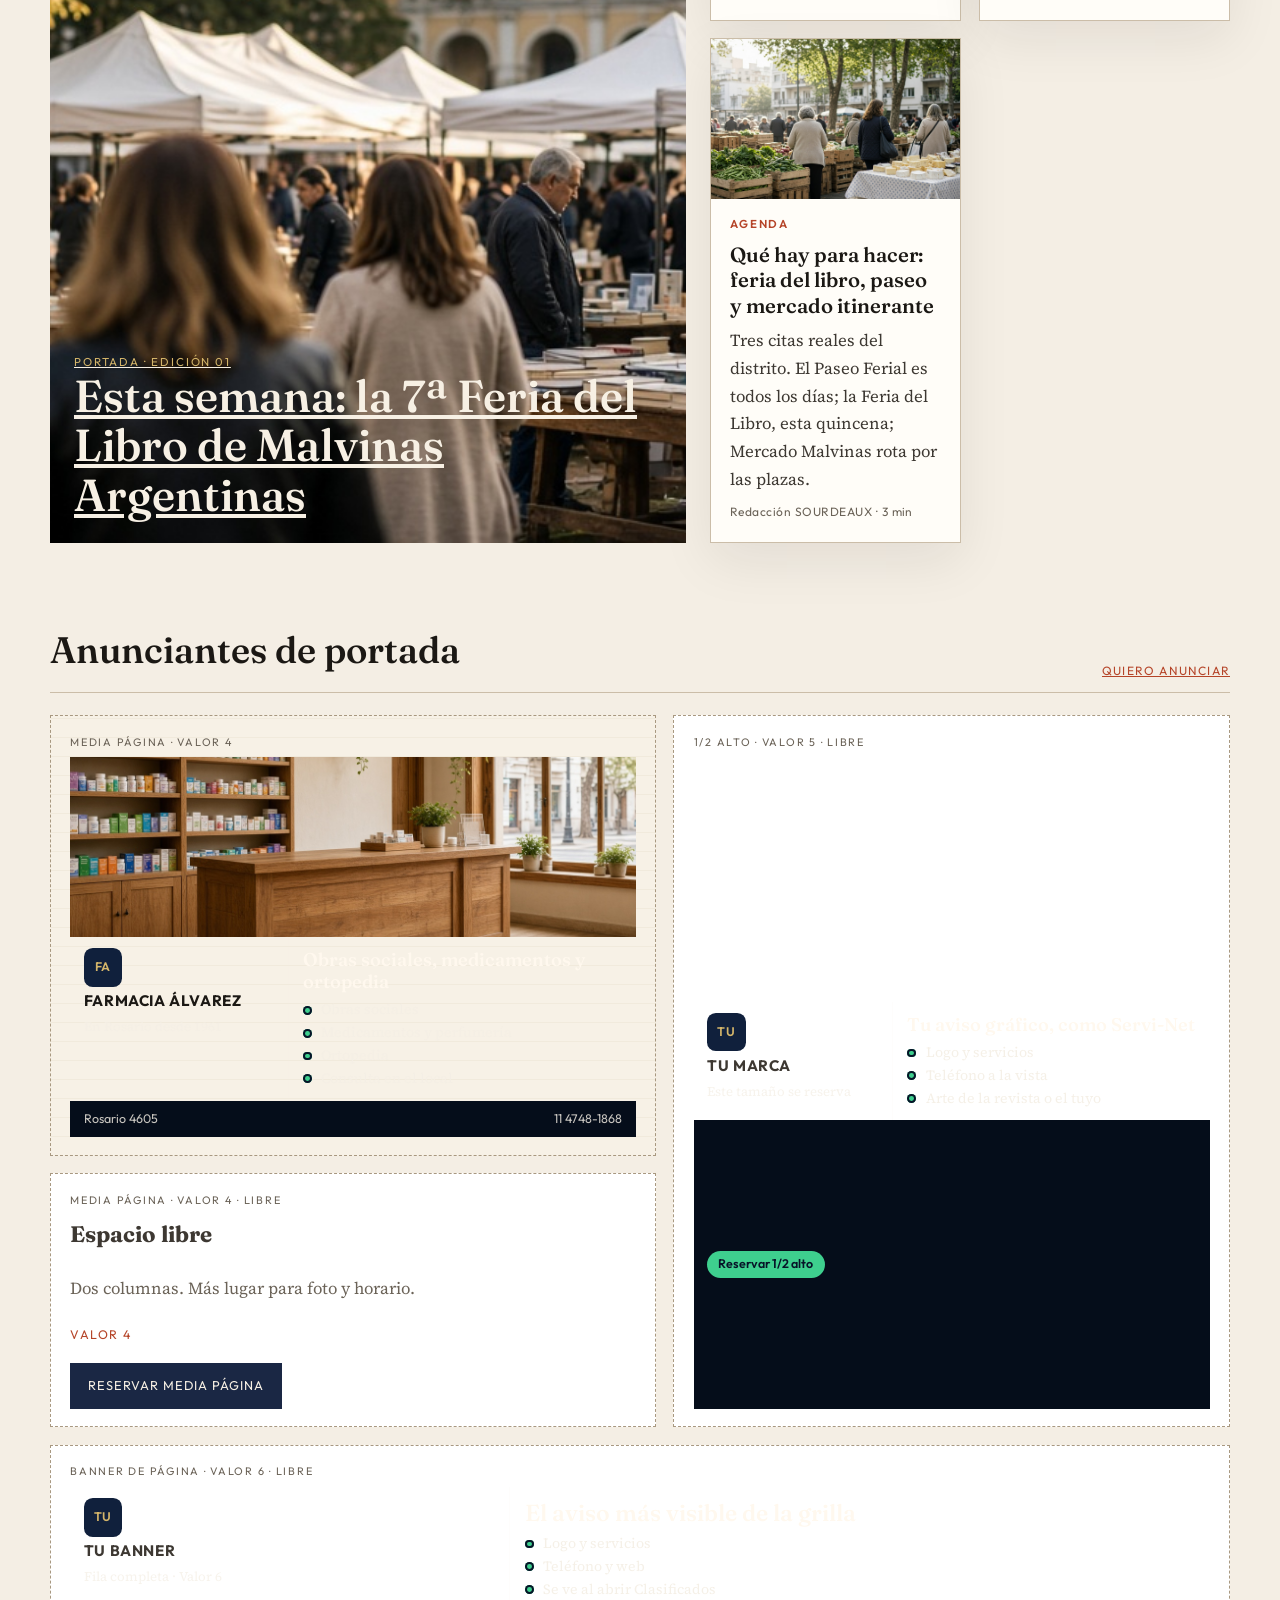
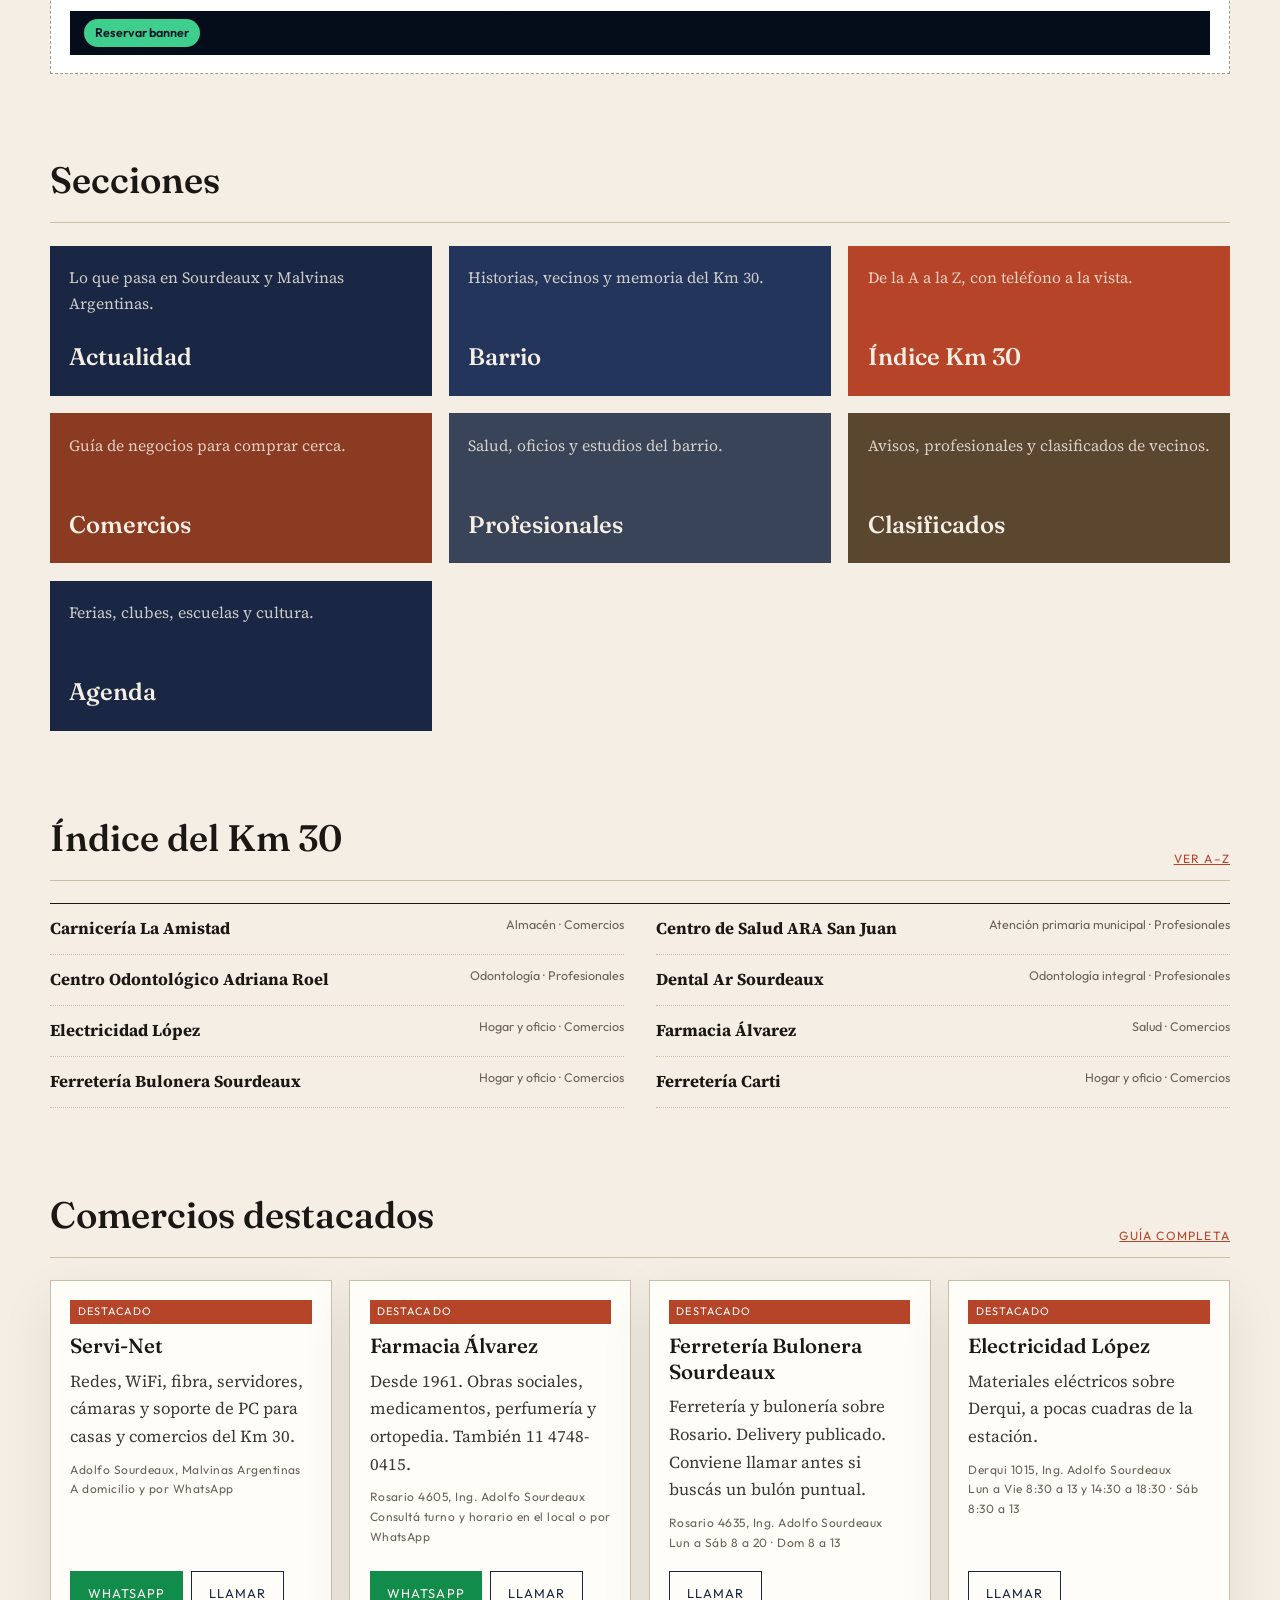
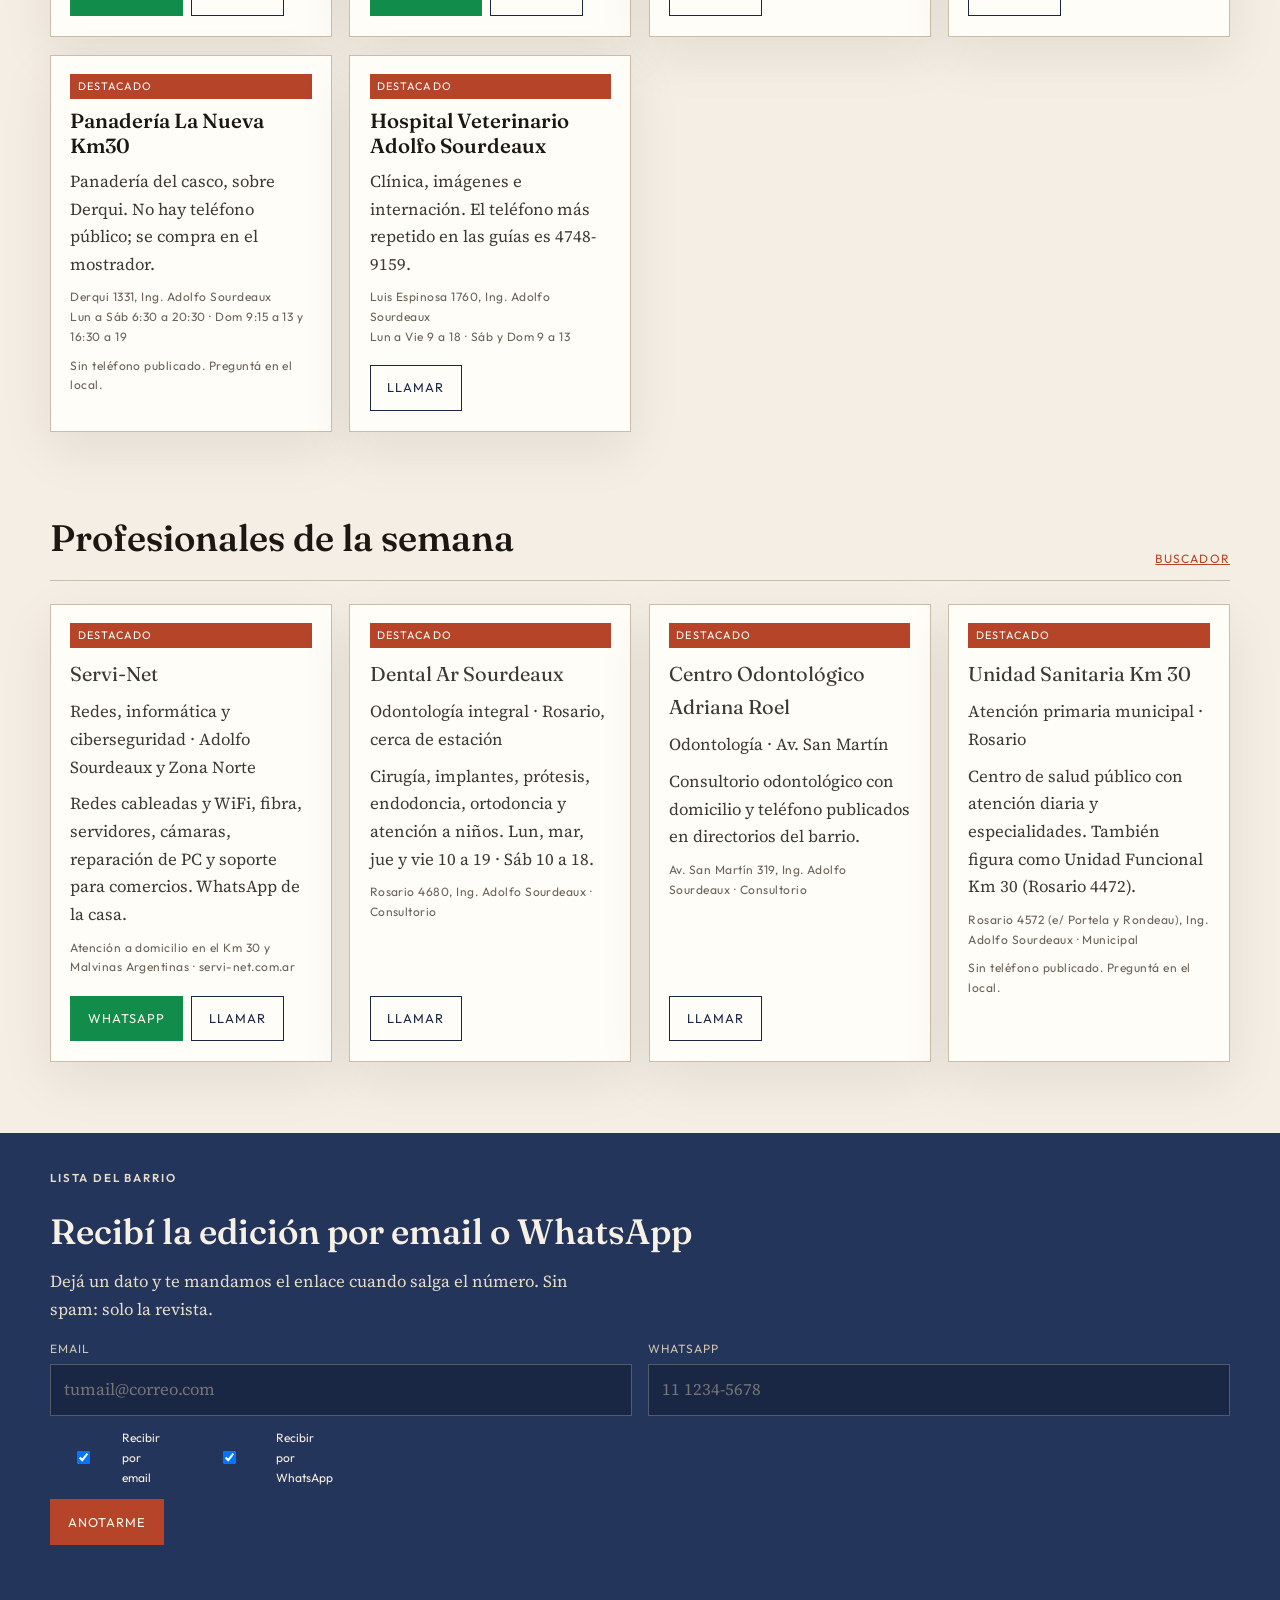
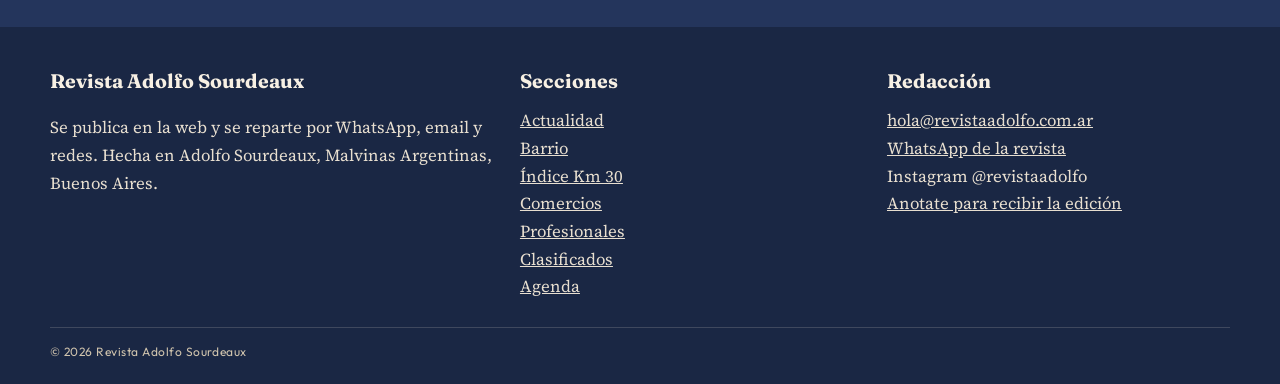
==== commit abda0979: "Sumar fotos a las notas y a los avisos gráficos. Co-authored-by: Cursor <cursoragent@cursor.com>" ====
--- a/index.html
+++ b/index.html
@@ -14,12 +14,12 @@
   <link rel="preconnect" href="https://fonts.googleapis.com">
   <link rel="preconnect" href="https://fonts.gstatic.com" crossorigin>
   <link href="https://fonts.googleapis.com/css2?family=Fraunces:opsz,wght@9..144,500;9..144,600&family=Outfit:wght@400;500;600&family=Source+Serif+4:opsz,wght@8..60,400;8..60,500&display=swap" rel="stylesheet">
-  <link rel="stylesheet" href="css/revista.css?v=20">
+  <link rel="stylesheet" href="css/revista.css?v=22">
 </head>
 <body data-page="home">
   <main id="page"></main>
-  <script src="js/config.js?v=20"></script>
-  <script src="js/data.js?v=20"></script>
-  <script src="js/app.js?v=20"></script>
+  <script src="js/config.js?v=22"></script>
+  <script src="js/data.js?v=22"></script>
+  <script src="js/app.js?v=22"></script>
 </body>
 </html>
--- a/css/revista.css
+++ b/css/revista.css
@@ -211,6 +211,8 @@
 
 .cover-art {
   position: relative;
+  min-height: 280px;
+  overflow: hidden;
   background:
     radial-gradient(circle at 30% 20%, #d46a3a 0 18%, transparent 19%),
     radial-gradient(circle at 78% 70%, #b8934a 0 14%, transparent 15%),
@@ -226,6 +228,15 @@
   font-size: clamp(6rem, 16vw, 12rem);
   line-height: 0.8;
   color: rgba(247, 240, 228, 0.1);
+  pointer-events: none;
+}
+
+.cover-photo {
+  position: absolute;
+  inset: 0;
+  width: 100%;
+  height: 100%;
+  object-fit: cover;
 }
 
 .actions { display: flex; flex-wrap: wrap; gap: 0.7rem; }
@@ -324,6 +335,24 @@
   min-height: 100%;
 }
 
+.card-media {
+  display: block;
+  margin: -1.15rem -1.2rem 0.35rem;
+  overflow: hidden;
+  min-height: 160px;
+  background: var(--forest);
+}
+
+.card-media img,
+.art-img {
+  width: 100%;
+  height: 100%;
+  object-fit: cover;
+  display: block;
+}
+
+.card-media img { min-height: 160px; max-height: 200px; }
+
 .card h3, .note h3 {
   font-family: var(--serif);
   font-size: 1.28rem;
@@ -351,7 +380,9 @@
 }
 
 .feature-art {
+  position: relative;
   min-height: 280px;
+  overflow: hidden;
   background:
     linear-gradient(180deg, rgba(26, 39, 68, 0.1), rgba(26, 39, 68, 0.45)),
     repeating-linear-gradient(135deg, #2d4068 0 12px, #1a2744 12px 24px);
@@ -360,6 +391,28 @@
   display: flex;
   flex-direction: column;
   justify-content: flex-end;
+}
+
+.feature-photo {
+  position: absolute;
+  inset: 0;
+  width: 100%;
+  height: 100%;
+  object-fit: cover;
+}
+
+.feature-art span,
+.feature-art strong {
+  position: relative;
+  z-index: 1;
+}
+
+.feature-art::before {
+  content: "";
+  position: absolute;
+  inset: 0;
+  background: linear-gradient(180deg, rgba(16, 24, 44, 0.1), rgba(16, 24, 44, 0.72));
+  z-index: 0;
 }
 
 .feature-art span { font-family: var(--sans); letter-spacing: 0.16em; text-transform: uppercase; font-size: 0.72rem; color: var(--gold-2); }
@@ -546,10 +599,25 @@
 .ad-graf {
   display: grid;
   grid-template-columns: 0.85fr 1.35fr;
-  grid-template-rows: 1fr auto;
+  grid-template-rows: auto 1fr auto;
   flex: 1;
   min-height: 0;
 }
+
+.ad-graf-foto {
+  grid-column: 1 / -1;
+  width: 100%;
+  height: 140px;
+  object-fit: cover;
+  display: block;
+  background: #10203c;
+}
+
+.ad-tam-doble .ad-graf-foto,
+.ad-tam-cuadrado .ad-graf-foto { height: 180px; }
+.ad-tam-alto .ad-graf-foto { height: 160px; }
+.ad-tam-banner .ad-graf-foto { height: 200px; }
+.ad-tam-mini .ad-graf-foto { height: 88px; }
 
 .ad-graf-brand {
   padding: 0.7rem 0.85rem 0.85rem;
@@ -803,6 +871,24 @@
   border: 1px solid var(--rule);
   padding: clamp(1.2rem, 3vw, 2.4rem);
   box-shadow: var(--shadow);
+}
+
+.edition-figure,
+.article-figure {
+  margin: 0 0 1.1rem;
+  overflow: hidden;
+}
+
+.edition-figure {
+  margin: -0.2rem -0.2rem 1.2rem;
+}
+
+.edition-figure img,
+.article-figure img {
+  width: 100%;
+  max-height: 420px;
+  object-fit: cover;
+  display: block;
 }
 
 .edition-sheet + .edition-sheet,
